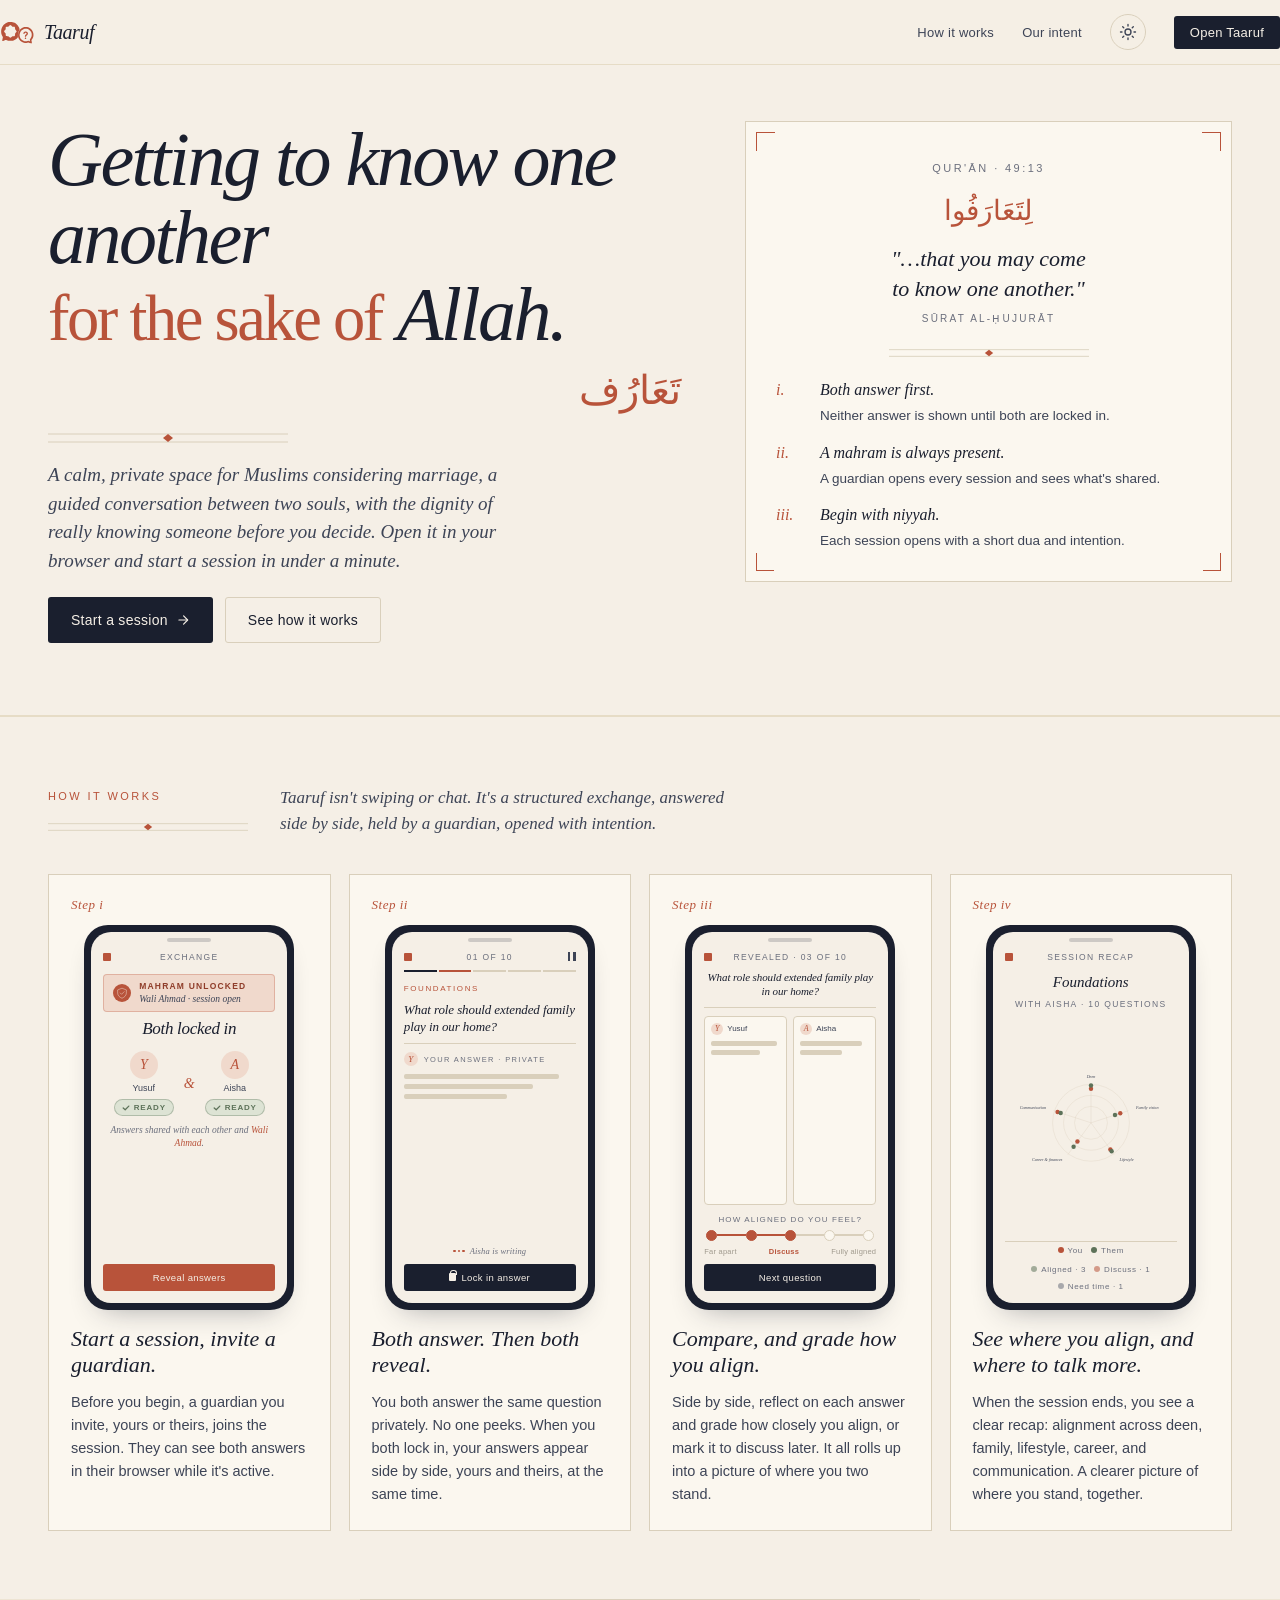
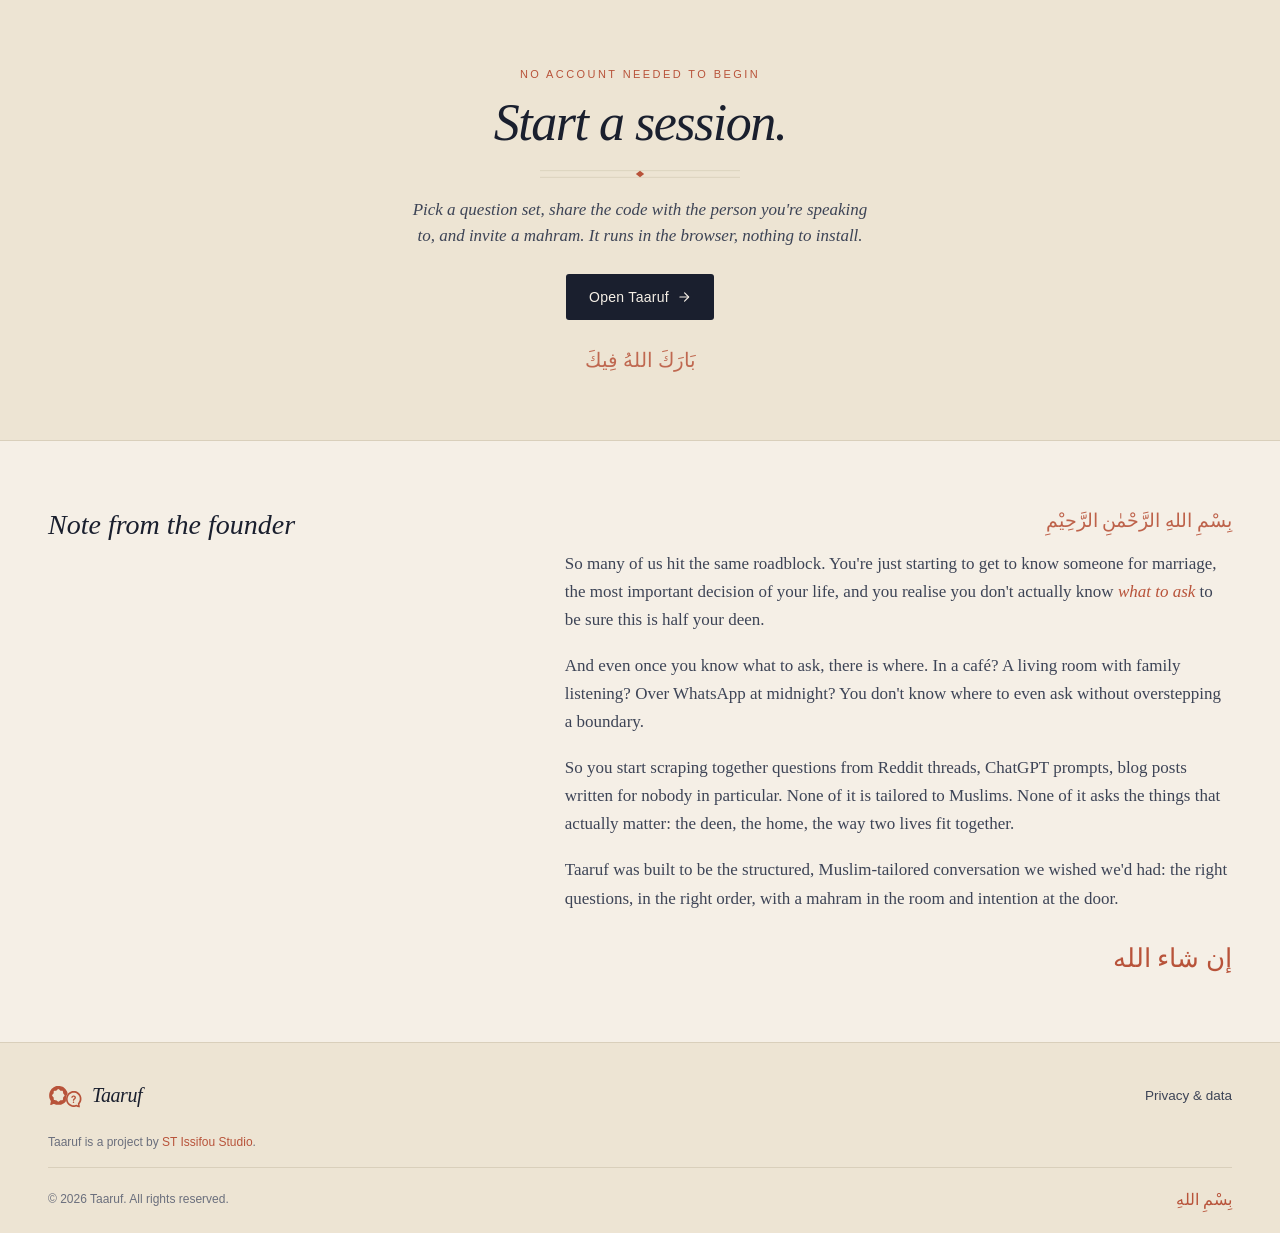
==== index.html @ 282c723a "Landing: fix "How it works" steps to match the app (#13) - Step i now leads with starting a session " ====
<!doctype html>
<html lang="en">
  <head>
    <meta charset="utf-8" />
    <meta name="viewport" content="width=device-width, initial-scale=1" />
    <title>
      Taaruf: a guided conversation between two souls considering marriage
    </title>
    <meta
      name="description"
      content="Taaruf is a guided, mahram-supervised conversation app for two Muslims considering marriage. Both answer privately, then both reveal, with sincerity, intention, and a sincere dua."
    />
    <link rel="icon" type="image/svg+xml" href="logo.svg" />
    <link rel="stylesheet" href="styles.css" />
  </head>
  <body>
    <!-- ─────────────────────────── SHARED SVG DEFS ─────────────────────────── -->
    <svg width="0" height="0" style="position: absolute" aria-hidden="true">
      <defs>
        <symbol id="double-rule" viewBox="0 0 240 14">
          <line
            x1="0"
            y1="3"
            x2="240"
            y2="3"
            stroke="#d9cfbb"
            stroke-width="1"
          />
          <line
            x1="0"
            y1="11"
            x2="240"
            y2="11"
            stroke="#d9cfbb"
            stroke-width="1"
          />
          <path d="M115 7 l5 -4 l5 4 l-5 4 z" fill="#b8533a" />
        </symbol>

        <symbol id="ico-quill" viewBox="0 0 64 64">
          <path
            d="M48 12 L52 16 L24 44 L18 46 L20 40 Z"
            fill="none"
            stroke="currentColor"
            stroke-width="2"
            stroke-linejoin="round"
          />
          <line
            x1="18"
            y1="50"
            x2="46"
            y2="50"
            stroke="currentColor"
            stroke-width="2"
          />
        </symbol>

        <symbol id="ico-shield" viewBox="0 0 64 64">
          <path
            d="M32 10 L52 18 V32 C52 44 42 52 32 56 C22 52 12 44 12 32 V18 Z"
            fill="none"
            stroke="currentColor"
            stroke-width="2"
            stroke-linejoin="round"
          />
          <path
            d="M24 32 L30 38 L42 26"
            fill="none"
            stroke="currentColor"
            stroke-width="2"
            stroke-linecap="round"
            stroke-linejoin="round"
          />
        </symbol>

        <symbol id="brand-logo" viewBox="0 0 348.75 240">
          <path
            fill="currentColor"
            fill-rule="evenodd"
            d="M 88.058594 18.507812 C 83.691406 19.464844 76.863281 21.523438 72.886719 23.085938 C 68.90625 24.648438 60.808594 29.140625 54.886719 33.066406 C 48.964844 36.996094 41.453125 43.167969 38.195312 46.785156 C 34.933594 50.402344 30.074219 56.65625 27.394531 60.683594 C 24.714844 64.710938 21.082031 71.546875 19.320312 75.871094 C 17.5625 80.191406 15.1875 87.707031 14.042969 92.566406 C 12.902344 97.425781 11.945312 107.03125 11.917969 113.910156 C 11.890625 120.789062 12.597656 129.96875 13.492188 134.3125 C 14.386719 138.65625 16.644531 146.0625 18.507812 150.765625 C 20.371094 155.472656 23.675781 162.210938 25.847656 165.738281 L 29.800781 172.152344 L 26.289062 188.136719 C 24.359375 196.929688 22.777344 205.425781 22.777344 207.015625 C 22.777344 208.632812 24.035156 210.578125 25.625 211.429688 C 28.027344 212.710938 30.914062 211.960938 44.152344 206.601562 C 58.765625 200.683594 60.121094 200.371094 64.0625 201.964844 C 66.386719 202.90625 72.445312 205.25 77.527344 207.167969 C 86.152344 210.429688 88.148438 210.65625 107.867188 210.59375 C 127.671875 210.539062 129.585938 210.304688 138.871094 206.84375 C 144.3125 204.816406 152.933594 200.59375 158.03125 197.457031 C 163.128906 194.320312 170.996094 187.914062 175.511719 183.222656 C 180.027344 178.527344 183.789062 173.898438 183.871094 172.929688 C 183.953125 171.960938 183.902344 164.941406 183.757812 157.332031 C 183.613281 149.722656 184.191406 139.652344 185.042969 134.953125 C 185.890625 130.257812 188.015625 122.328125 189.761719 117.335938 C 191.507812 112.339844 194.828125 105.308594 197.144531 101.710938 C 201.199219 95.40625 201.300781 94.910156 199.90625 88.277344 C 199.109375 84.492188 196.371094 77.003906 193.816406 71.640625 C 191.265625 66.273438 186.171875 57.921875 182.496094 53.078125 C 178.820312 48.234375 172.101562 41.253906 167.566406 37.566406 C 163.03125 33.878906 155.164062 28.816406 150.082031 26.316406 C 145.003906 23.8125 136.152344 20.582031 130.414062 19.132812 C 123.433594 17.375 116.011719 16.546875 107.988281 16.632812 C 101.390625 16.707031 92.421875 17.550781 88.058594 18.507812 M 94.113281 56.648438 L 84.769531 65.207031 L 74.222656 65.207031 C 65.433594 65.207031 63.234375 65.644531 61.035156 67.839844 C 58.839844 70.027344 58.398438 72.226562 58.398438 80.933594 L 58.398438 91.394531 L 52.039062 99.03125 C 48.539062 103.234375 44.667969 108.214844 43.433594 110.105469 C 42.058594 112.207031 41.550781 114.503906 42.125 116.027344 C 42.640625 117.394531 46.515625 122.53125 50.730469 127.4375 L 58.398438 136.355469 L 58.398438 146.558594 C 58.398438 153.664062 59.019531 157.652344 60.449219 159.6875 C 62.296875 162.316406 63.628906 162.613281 73.636719 162.613281 L 84.769531 162.613281 L 94.113281 171.167969 C 99.652344 176.242188 104.625 179.71875 106.324219 179.714844 C 108 179.707031 113.011719 176.1875 118.421875 171.21875 L 127.65625 162.734375 L 138.335938 162.671875 C 147.046875 162.625 149.425781 162.160156 151.25 160.148438 C 152.832031 158.40625 153.722656 154.261719 154.292969 145.996094 L 155.101562 134.3125 L 162.816406 125.351562 C 167.058594 120.425781 170.53125 115.265625 170.53125 113.886719 C 170.53125 112.511719 167.058594 107.25 162.816406 102.195312 L 155.101562 93.003906 L 154.214844 81.480469 C 153.613281 73.667969 152.632812 69.195312 151.171875 67.582031 C 149.429688 65.664062 146.953125 65.207031 138.285156 65.207031 L 127.550781 65.207031 L 118.15625 56.648438 C 112.988281 51.945312 107.570312 48.09375 106.109375 48.09375 C 104.652344 48.09375 99.253906 51.945312 94.113281 56.648438 M 254.304688 68.675781 C 252.128906 69.007812 247.082031 70.195312 243.089844 71.308594 C 239.097656 72.425781 231.8125 75.441406 226.898438 78.007812 C 220.636719 81.28125 215.101562 85.71875 208.425781 92.824219 C 203.046875 98.554688 197.035156 106.648438 194.625 111.402344 C 192.273438 116.039062 189.160156 124.519531 187.699219 130.246094 C 186.042969 136.746094 185.042969 144.960938 185.042969 152.113281 C 185.042969 158.414062 185.632812 166.761719 186.355469 170.660156 C 187.078125 174.5625 190.132812 182.785156 193.148438 188.941406 C 197.328125 197.472656 200.851562 202.316406 207.996094 209.34375 C 214.332031 215.578125 220.566406 220.164062 227.257812 223.519531 C 232.703125 226.246094 241.308594 229.347656 246.386719 230.40625 C 251.46875 231.464844 258.628906 232.34375 262.296875 232.355469 C 265.96875 232.367188 273.882812 231.140625 279.882812 229.625 L 290.792969 226.871094 L 303.796875 232.257812 C 310.949219 235.21875 318.308594 237.644531 320.152344 237.644531 C 322.203125 237.644531 324.28125 236.457031 325.515625 234.582031 C 327.328125 231.816406 327.273438 230.140625 324.957031 217.316406 L 322.390625 203.113281 L 327.5625 196.277344 C 330.40625 192.515625 334.460938 185.625 336.566406 180.960938 C 338.671875 176.300781 341.058594 169.347656 341.875 165.511719 C 342.6875 161.671875 343.34375 153.972656 343.332031 148.398438 C 343.320312 142.824219 342.40625 134.410156 341.296875 129.707031 C 340.191406 125 337.09375 116.707031 334.421875 111.277344 C 331 104.328125 326.816406 98.660156 320.296875 92.140625 C 315.199219 87.042969 307.765625 81.027344 303.773438 78.773438 C 299.785156 76.515625 292.488281 73.445312 287.558594 71.941406 C 282.632812 70.4375 274.027344 68.953125 268.429688 68.640625 C 262.835938 68.328125 256.480469 68.34375 254.304688 68.675781 M 253.644531 87.726562 C 249.652344 88.375 241.9375 91.082031 236.492188 93.738281 C 230.191406 96.820312 224.117188 101.105469 219.761719 105.550781 C 215.839844 109.554688 210.90625 116.617188 208.199219 122.105469 C 205 128.589844 202.992188 135.074219 201.96875 142.210938 C 200.707031 151.035156 200.8125 154.433594 202.609375 163.179688 C 203.792969 168.921875 206.324219 176.707031 208.238281 180.476562 C 210.148438 184.25 214.304688 190.289062 217.464844 193.898438 C 220.628906 197.507812 226.207031 202.371094 229.859375 204.710938 C 233.511719 207.046875 240.113281 210.082031 244.53125 211.453125 C 249.488281 212.996094 256.425781 213.945312 262.667969 213.9375 C 268.945312 213.933594 276.019531 212.941406 281.347656 211.320312 L 289.921875 208.714844 L 299.488281 213.242188 C 305.21875 215.953125 309.035156 217.136719 309.007812 216.1875 C 308.980469 215.320312 308.136719 210.773438 307.128906 206.089844 C 306.125 201.402344 305.636719 197.03125 306.046875 196.367188 C 306.457031 195.703125 309.609375 191.449219 313.046875 186.914062 C 316.734375 182.054688 320.550781 174.964844 322.339844 169.652344 C 324.535156 163.128906 325.386719 157.546875 325.417969 149.449219 C 325.449219 142.011719 324.652344 135.835938 323.046875 131.023438 C 321.714844 127.039062 319.121094 121.152344 317.277344 117.941406 C 315.4375 114.730469 311.597656 109.578125 308.75 106.496094 C 305.90625 103.414062 300.75 99.082031 297.300781 96.875 C 293.851562 94.667969 287.8125 91.761719 283.878906 90.417969 C 279.945312 89.074219 273.167969 87.652344 268.816406 87.261719 C 264.460938 86.871094 257.636719 87.078125 253.644531 87.726562 M 252.929688 116.382812 C 249.996094 117.710938 246.011719 120.679688 244.078125 122.976562 C 242.140625 125.273438 240.160156 129.25 239.679688 131.816406 C 239.179688 134.464844 239.382812 137.0625 240.140625 137.820312 C 240.878906 138.554688 243.453125 139.253906 245.863281 139.367188 C 249.527344 139.542969 250.546875 138.933594 252.117188 135.628906 C 253.148438 133.457031 254.898438 130.644531 256.003906 129.375 C 257.113281 128.101562 259.851562 127.074219 262.128906 127.074219 C 264.394531 127.074219 267.570312 127.996094 269.179688 129.121094 C 271.328125 130.621094 272.113281 132.496094 272.113281 136.132812 C 272.113281 139.625 271.234375 141.871094 269.144531 143.710938 C 267.511719 145.152344 264.496094 147.375 262.4375 148.652344 C 260.382812 149.925781 257.828125 153.058594 256.761719 155.605469 C 255.691406 158.152344 255 162.402344 255.21875 165.046875 C 255.617188 169.804688 255.679688 169.851562 261.558594 169.851562 C 267.453125 169.851562 267.5 169.816406 267.902344 164.988281 C 268.246094 160.847656 269.292969 159.410156 274.921875 155.378906 C 279.164062 152.335938 282.4375 148.65625 284.050781 145.109375 C 285.433594 142.066406 286.582031 137.988281 286.597656 136.042969 C 286.613281 134.097656 285.992188 130.839844 285.21875 128.804688 C 284.445312 126.765625 282.515625 123.6875 280.929688 121.960938 C 279.347656 120.238281 275.675781 117.734375 272.773438 116.398438 C 269.871094 115.0625 265.417969 113.96875 262.878906 113.96875 C 260.339844 113.96875 255.863281 115.054688 252.929688 116.382812 M 256.28125 178.410156 C 254.832031 179.855469 253.644531 182.523438 253.644531 184.332031 C 253.644531 186.140625 254.832031 188.808594 256.28125 190.253906 C 257.734375 191.703125 260.109375 192.886719 261.558594 192.886719 C 263.011719 192.886719 265.386719 191.703125 266.835938 190.253906 C 268.289062 188.808594 269.476562 186.140625 269.476562 184.332031 C 269.476562 182.523438 268.289062 179.855469 266.835938 178.410156 C 265.386719 176.960938 263.011719 175.777344 261.558594 175.777344 C 260.109375 175.777344 257.734375 176.960938 256.28125 178.410156"
          />
        </symbol>

        <symbol id="ico-circle" viewBox="0 0 64 64">
          <circle
            cx="32"
            cy="32"
            r="20"
            fill="none"
            stroke="currentColor"
            stroke-width="2"
          />
          <circle cx="32" cy="32" r="3" fill="currentColor" />
        </symbol>
      </defs>
    </svg>

    <!-- ─────────────────────────── NAV ─────────────────────────── -->
    <nav class="top" id="topnav">
      <div class="wrap row">
        <a class="brand-mark" href="#top" aria-label="Taaruf, home">
          <svg
            class="logo"
            role="img"
            aria-label="Taaruf logo"
            viewBox="0 0 348.75 240"
          >
            <use href="#brand-logo" />
          </svg>
          Taaruf
        </a>
        <div class="nav-links">
          <a href="#how" class="link">How it works</a>
          <a href="#note" class="link">Our intent</a>
          <button
            type="button"
            class="theme-toggle"
            id="themeToggle"
            aria-label="Toggle theme"
            title="Toggle theme"
          >
            <svg
              class="t-sun"
              width="18"
              height="18"
              viewBox="0 0 24 24"
              fill="none"
              stroke="currentColor"
              stroke-width="1.8"
              stroke-linecap="round"
              stroke-linejoin="round"
            >
              <circle cx="12" cy="12" r="4" />
              <path
                d="M12 2v2M12 20v2M4.93 4.93l1.41 1.41M17.66 17.66l1.41 1.41M2 12h2M20 12h2M4.93 19.07l1.41-1.41M17.66 6.34l1.41-1.41"
              />
            </svg>
            <svg
              class="t-moon"
              width="18"
              height="18"
              viewBox="0 0 24 24"
              fill="none"
              stroke="currentColor"
              stroke-width="1.8"
              stroke-linecap="round"
              stroke-linejoin="round"
            >
              <path d="M21 12.79A9 9 0 1 1 11.21 3 7 7 0 0 0 21 12.79z" />
            </svg>
          </button>
          <a href="https://app.taaruf.dev" class="nav-cta">Open Taaruf</a>
        </div>
      </div>
    </nav>

    <!-- ─────────────────────────── HERO ─────────────────────────── -->
    <header class="hero" id="top">
      <div class="wrap hero-grid">
        <div class="hero-left">
          <h1 class="display">
            Getting to know one another<br />
            <span class="roman">for the sake of</span> Allah.
            <span class="arabic">تَعَارُف</span>
          </h1>

          <div class="hero-rule">
            <svg class="double-rule"><use href="#double-rule" /></svg>
          </div>

          <p class="lede">
            A calm, private space for Muslims considering marriage, a guided
            conversation between two souls, with the dignity of really knowing
            someone before you decide. Open it in your browser and start a
            session in under a minute.
          </p>

          <div class="hero-cta">
            <a class="btn btn-primary" href="https://app.taaruf.dev">
              Start a session
              <svg
                width="14"
                height="14"
                viewBox="0 0 24 24"
                fill="none"
                stroke="currentColor"
                stroke-width="2"
                stroke-linecap="round"
                stroke-linejoin="round"
              >
                <path d="M5 12h14" />
                <path d="m13 5 7 7-7 7" />
              </svg>
            </a>
            <a class="btn btn-ghost" href="#how">See how it works</a>
          </div>
        </div>

        <aside class="hero-card" aria-label="Qur'ān verse and principles">
          <span class="corner-tl"></span>
          <span class="corner-br"></span>

          <div class="card-eyebrow eyebrow">Qur'ān · 49:13</div>
          <div class="arabic-verse">لِتَعَارَفُوا</div>
          <blockquote class="quote">
            "…that you may come<br />to know one another."
          </blockquote>
          <div class="cite">Sūrat al-Ḥujurāt</div>

          <div class="divider-row">
            <svg width="200" height="14" viewBox="0 0 240 14">
              <use href="#double-rule" />
            </svg>
          </div>

          <div class="principles">
            <div class="principle">
              <span class="num">i.</span>
              <div class="body">
                <b>Both answer first.</b>
                Neither answer is shown until both are locked in.
              </div>
            </div>
            <div class="principle">
              <span class="num">ii.</span>
              <div class="body">
                <b>A mahram is always present.</b>
                A guardian opens every session and sees what's shared.
              </div>
            </div>
            <div class="principle">
              <span class="num">iii.</span>
              <div class="body">
                <b>Begin with niyyah.</b>
                Each session opens with a short dua and intention.
              </div>
            </div>
          </div>
        </aside>
      </div>
    </header>

    <!-- ─────────────────────────── HOW IT WORKS ─────────────────────────── -->
    <section class="block" id="how">
      <div class="wrap">
        <div class="section-head">
          <div>
            <div class="eyebrow on-terra">How it works</div>
            <div class="section-rule">
              <svg width="200" height="14" viewBox="0 0 240 14">
                <use href="#double-rule" />
              </svg>
            </div>
          </div>
          <p class="section-sub">
            Taaruf isn't swiping or chat. It's a structured exchange, answered
            side by side, held by a guardian, opened with intention.
          </p>
        </div>

        <div class="steps">
          <article class="step">
            <div class="index">Step i</div>
            <div class="phone">
              <div class="phone-screen">
                <div class="ph-row">
                  <span class="ph-tile"></span>
                  <span class="ph-meta">EXCHANGE</span>
                  <span class="ph-row-spacer"></span>
                </div>
                <div class="ph-mahram-bar">
                  <span class="ph-mahram-ico">
                    <svg width="14" height="14" viewBox="0 0 64 64">
                      <use href="#ico-shield" />
                    </svg>
                  </span>
                  <div class="ph-mahram-text">
                    <span class="k">Mahram unlocked</span>
                    <span class="v">Wali Ahmad · session open</span>
                  </div>
                </div>
                <div class="ph-title">Both locked in</div>
                <div class="ph-pair">
                  <div class="ph-person">
                    <span class="ph-avatar lg">Y</span>
                    <span class="ph-name">Yusuf</span>
                    <span class="ph-locked">
                      <svg width="8" height="8" viewBox="0 0 10 10">
                        <path
                          d="M1.5 5 L4 7.2 L8.5 2.6"
                          fill="none"
                          stroke="currentColor"
                          stroke-width="1.6"
                          stroke-linecap="round"
                          stroke-linejoin="round"
                        />
                      </svg>
                      Ready
                    </span>
                  </div>
                  <span class="ph-amp">&amp;</span>
                  <div class="ph-person">
                    <span class="ph-avatar lg">A</span>
                    <span class="ph-name">Aisha</span>
                    <span class="ph-locked">
                      <svg width="8" height="8" viewBox="0 0 10 10">
                        <path
                          d="M1.5 5 L4 7.2 L8.5 2.6"
                          fill="none"
                          stroke="currentColor"
                          stroke-width="1.6"
                          stroke-linecap="round"
                          stroke-linejoin="round"
                        />
                      </svg>
                      Ready
                    </span>
                  </div>
                </div>
                <div class="ph-note">
                  Answers shared with each other and <em>Wali Ahmad</em>.
                </div>
                <div class="ph-cta solid">Reveal answers</div>
              </div>
            </div>
            <h3>Start a session, invite a guardian.</h3>
            <p>
              Before you begin, a guardian you invite, yours or theirs, joins
              the session. They can see both answers in their browser while
              it's active.
            </p>
          </article>

          <article class="step">
            <div class="index">Step ii</div>
            <div class="phone">
              <div class="phone-screen">
                <div class="ph-row">
                  <span class="ph-tile"></span>
                  <span class="ph-meta">01 OF 10</span>
                  <span class="ph-pause"></span>
                </div>
                <div class="ph-progress">
                  <span class="seg done"></span>
                  <span class="seg on"></span>
                  <span class="seg"></span>
                  <span class="seg"></span>
                  <span class="seg"></span>
                </div>
                <div class="ph-eyebrow">Foundations</div>
                <div class="ph-question">
                  What role should extended family play in our home?
                </div>
                <div class="ph-divider"></div>
                <div class="ph-answer-head">
                  <span class="ph-avatar">Y</span>
                  <span class="ph-label">YOUR ANSWER · PRIVATE</span>
                </div>
                <div class="ph-input">
                  <span class="ph-line w90"></span>
                  <span class="ph-line w75"></span>
                  <span class="ph-line w60"></span>
                </div>
                <div class="ph-typing">
                  <span class="ph-typing-dots"> <i></i><i></i><i></i> </span>
                  <span>Aisha is writing</span>
                </div>
                <div class="ph-cta">
                  <span class="ph-lock"></span>
                  Lock in answer
                </div>
              </div>
            </div>
            <h3>Both answer. Then both reveal.</h3>
            <p>
              You both answer the same question privately. No one peeks. When
              you both lock in, your answers appear side by side, yours and
              theirs, at the same time.
            </p>
          </article>

          <article class="step">
            <div class="index">Step iii</div>
            <div class="phone">
              <div class="phone-screen">
                <div class="ph-row">
                  <span class="ph-tile"></span>
                  <span class="ph-meta">REVEALED · 03 OF 10</span>
                  <span class="ph-row-spacer"></span>
                </div>
                <div class="ph-question sm">
                  What role should extended family play in our home?
                </div>
                <div class="ph-divider"></div>
                <div class="ph-reveal">
                  <div class="ph-bubble">
                    <div class="ph-bubble-head">
                      <span class="ph-avatar sm">Y</span>
                      <span class="ph-name sm">Yusuf</span>
                    </div>
                    <span class="ph-line w95"></span>
                    <span class="ph-line w70"></span>
                  </div>
                  <div class="ph-bubble">
                    <div class="ph-bubble-head">
                      <span class="ph-avatar sm">A</span>
                      <span class="ph-name sm">Aisha</span>
                    </div>
                    <span class="ph-line w90"></span>
                    <span class="ph-line w60"></span>
                  </div>
                </div>
                <div class="ph-align">
                  <div class="ph-align-label">How aligned do you feel?</div>
                  <div class="ph-align-track">
                    <span class="ph-align-dot on"></span>
                    <span class="ph-align-bar on"></span>
                    <span class="ph-align-dot on"></span>
                    <span class="ph-align-bar on"></span>
                    <span class="ph-align-dot on"></span>
                    <span class="ph-align-bar"></span>
                    <span class="ph-align-dot"></span>
                    <span class="ph-align-bar"></span>
                    <span class="ph-align-dot"></span>
                  </div>
                  <div class="ph-align-ends">
                    <span>Far apart</span>
                    <span class="active">Discuss</span>
                    <span>Fully aligned</span>
                  </div>
                </div>
                <div class="ph-cta">Next question</div>
              </div>
            </div>
            <h3>Compare, and grade how you align.</h3>
            <p>
              Side by side, reflect on each answer and grade how closely you
              align, or mark it to discuss later. It all rolls up into a
              picture of where you two stand.
            </p>
          </article>

          <article class="step">
            <div class="index">Step iv</div>
            <div class="phone">
              <div class="phone-screen">
                <div class="ph-row">
                  <span class="ph-tile"></span>
                  <span class="ph-meta">SESSION RECAP</span>
                  <span class="ph-row-spacer"></span>
                </div>
                <div class="ph-recap-title">Foundations</div>
                <div class="ph-recap-sub">with Aisha · 10 questions</div>
                <div class="ph-radar">
                  <svg
                    viewBox="-64 -6 328 220"
                    width="100%"
                    height="100%"
                    preserveAspectRatio="xMidYMid meet"
                  >
                    <circle
                      cx="100"
                      cy="100"
                      r="70"
                      fill="none"
                      stroke="var(--rule)"
                      stroke-width="0.6"
                    />
                    <circle
                      cx="100"
                      cy="100"
                      r="50"
                      fill="none"
                      stroke="var(--rule)"
                      stroke-width="0.6"
                    />
                    <circle
                      cx="100"
                      cy="100"
                      r="30"
                      fill="none"
                      stroke="var(--rule)"
                      stroke-width="0.6"
                    />
                    <line x1="100" y1="100" x2="100" y2="28" stroke="var(--rule)" stroke-width="0.6" />
                    <line x1="100" y1="100" x2="168.5" y2="77.8" stroke="var(--rule)" stroke-width="0.6" />
                    <line x1="100" y1="100" x2="142.3" y2="158.2" stroke="var(--rule)" stroke-width="0.6" />
                    <line x1="100" y1="100" x2="57.7" y2="158.2" stroke="var(--rule)" stroke-width="0.6" />
                    <line x1="100" y1="100" x2="31.5" y2="77.8" stroke="var(--rule)" stroke-width="0.6" />

                    <!-- Two raters per spoke: you (terra) vs them (sage),
                         dashed connector showing the gap — matches /compat. -->
                    <line x1="100" y1="38" x2="100" y2="32" stroke="var(--ink-3)" stroke-width="0.7" stroke-dasharray="2,2" />
                    <line x1="153.3" y1="82.7" x2="143.7" y2="85.8" stroke="var(--ink-3)" stroke-width="0.7" stroke-dasharray="2,2" />
                    <line x1="135.3" y1="148.5" x2="137.6" y2="151.8" stroke="var(--ink-3)" stroke-width="0.7" stroke-dasharray="2,2" />
                    <line x1="75.3" y1="134.0" x2="68.3" y2="143.7" stroke="var(--ink-3)" stroke-width="0.7" stroke-dasharray="2,2" />
                    <line x1="39.1" y1="80.2" x2="44.8" y2="82.1" stroke="var(--ink-3)" stroke-width="0.7" stroke-dasharray="2,2" />

                    <circle cx="100" cy="38" r="4" fill="var(--terra)" />
                    <circle cx="153.3" cy="82.7" r="4" fill="var(--terra)" />
                    <circle cx="135.3" cy="148.5" r="4" fill="var(--terra)" />
                    <circle cx="75.3" cy="134.0" r="4" fill="var(--terra)" />
                    <circle cx="39.1" cy="80.2" r="4" fill="var(--terra)" />

                    <circle cx="100" cy="32" r="4" fill="var(--sage)" />
                    <circle cx="143.7" cy="85.8" r="4" fill="var(--sage)" />
                    <circle cx="137.6" cy="151.8" r="4" fill="var(--sage)" />
                    <circle cx="68.3" cy="143.7" r="4" fill="var(--sage)" />
                    <circle cx="44.8" cy="82.1" r="4" fill="var(--sage)" />

                    <text x="100" y="18" fill="var(--ink-2)" font-size="7.5" text-anchor="middle" font-family="Georgia, serif" font-style="italic">Deen</text>
                    <text x="182" y="75" fill="var(--ink-2)" font-size="7.5" text-anchor="start" font-family="Georgia, serif" font-style="italic">Family vision</text>
                    <text x="152" y="169" fill="var(--ink-2)" font-size="7.5" text-anchor="start" font-family="Georgia, serif" font-style="italic">Lifestyle</text>
                    <text x="48" y="169" fill="var(--ink-2)" font-size="7.5" text-anchor="end" font-family="Georgia, serif" font-style="italic">Career &amp; finances</text>
                    <text x="18" y="75" fill="var(--ink-2)" font-size="7.5" text-anchor="end" font-family="Georgia, serif" font-style="italic">Communication</text>
                  </svg>
                </div>
                <div class="ph-legend">
                  <span class="ph-leg"><i class="d terra"></i>You</span>
                  <span class="ph-leg"><i class="d sage"></i>Them</span>
                </div>
                <div class="ph-legend nb">
                  <span class="ph-leg"><i class="d sage"></i>Aligned · 3</span>
                  <span class="ph-leg"><i class="d terra"></i>Discuss · 1</span>
                  <span class="ph-leg"><i class="d ink3"></i>Need time · 1</span>
                </div>
              </div>
            </div>
            <h3>See where you align, and where to talk more.</h3>
            <p>
              When the session ends, you see a clear recap: alignment across
              deen, family, lifestyle, career, and communication. A clearer
              picture of where you stand, together.
            </p>
          </article>
        </div>
      </div>
    </section>

    <!-- ─────────────────────────── START ─────────────────────────── -->
    <!--
      Was the waitlist form. Taaruf is live, so the page sends people to the
      app instead. The Resend endpoint, its form handler and the form styles
      are gone. NOTE: an earlier version of this comment said "Loops is the
      email provider now", that was wrong and is worth correcting, because it
      reads as though mail already works. Nothing sends email. Loops is the
      *intended* provider and LOOPS_API_KEY is kept set on both Convex
      deployments, but it is dormant and wired to nothing; see taaruf-app's
      ROADMAP §3. An updates list would still be built there rather than on a
      second provider.
    -->
    <section class="signup-wrap" id="signup">
      <div class="wrap block signup-simple">
        <div class="kicker">No account needed to begin</div>
        <h2>Start a session.</h2>
        <div class="signup-rule">
          <svg width="200" height="14" viewBox="0 0 240 14">
            <use href="#double-rule" />
          </svg>
        </div>
        <p class="lede">
          Pick a question set, share the code with the person you're speaking
          to, and invite a mahram. It runs in the browser, nothing to install.
        </p>

        <div class="hero-cta signup-cta">
          <a class="btn btn-primary" href="https://app.taaruf.dev">
            Open Taaruf
            <svg
              width="14"
              height="14"
              viewBox="0 0 24 24"
              fill="none"
              stroke="currentColor"
              stroke-width="2"
              stroke-linecap="round"
              stroke-linejoin="round"
            >
              <path d="M5 12h14" />
              <path d="m13 5 7 7-7 7" />
            </svg>
          </a>
        </div>

        <div class="arabic signup-arabic">بَارَكَ اللهُ فِيكَ</div>
      </div>
    </section>

    <!-- ─────────────────────────── FOUNDER NOTE ─────────────────────────── -->
    <section class="note" id="note">
      <div class="wrap note-grid">
        <div>
          <div class="from">Note from the founder</div>
        </div>
        <div>
          <div class="bismillah">بِسْمِ اللهِ الرَّحْمٰنِ الرَّحِيْمِ</div>
          <p>
            So many of us hit the same roadblock. You're just starting to get
            to know someone for marriage, the most important decision of your
            life, and you realise you don't actually know
            <em>what to ask</em> to be sure this is half your deen.
          </p>
          <p>
            And even once you know what to ask, there is where. In a café? A
            living room with family listening? Over WhatsApp at midnight? You
            don't know where to even ask without overstepping a boundary.
          </p>
          <p>
            So you start scraping together questions from Reddit threads,
            ChatGPT prompts, blog posts written for nobody in particular. None
            of it is tailored to Muslims. None of it asks the things that
            actually matter: the deen, the home, the way two lives fit
            together.
          </p>
          <p>
            Taaruf was built to be the structured, Muslim-tailored conversation
            we wished we'd had: the right questions, in the right order, with a
            mahram in the room and intention at the door.
          </p>
          <div class="signoff">إن شاء الله</div>
        </div>
      </div>
    </section>


    <!-- ─────────────────────────── FOOTER ─────────────────────────── -->
    <footer class="foot">
      <div class="wrap">
        <div class="foot-simple">
          <a class="brand-mark" href="#top" aria-label="Taaruf">
            <svg
              class="logo"
              role="img"
              aria-label="Taaruf logo"
              viewBox="0 0 348.75 240"
            >
              <use href="#brand-logo" />
            </svg>
            Taaruf
          </a>
          <a href="privacy.html" class="foot-link">Privacy &amp; data</a>
        </div>
        <div class="foot-studio">
          Taaruf is a project by
          <a href="https://saleemtoure.com" rel="noopener">ST Issifou Studio</a>.
        </div>
        <div class="foot-bottom">
          <div>© <span id="year">2026</span> Taaruf. All rights reserved.</div>
          <div class="arabic">بِسْمِ اللهِ</div>
        </div>
      </div>
    </footer>

    <script src="script.js"></script>
  </body>
</html>
---- styles.css ----
/* ─────────────────────────── DESIGN TOKENS ─────────────────────────── */
:root {
  --paper: #f5efe6;
  --paper-deep: #ede4d3;
  --card: #fbf7ef;
  --card-elev: #ffffff;
  --ink: #1a1f2e;
  --ink-2: #3d4456;
  --ink-3: #6b6f7d;
  --ink-4: #a09a8e;
  --rule: #d9cfbb;
  --rule-2: #e6dcc6;
  --terra: #b8533a;
  --terra-deep: #8f3d2a;
  --terra-soft: #f0d9cc;
  --sage: #5d7259;
  --sage-soft: #dde3d4;
  --serif: Georgia, "Times New Roman", serif;
  --sans: -apple-system, BlinkMacSystemFont, "Segoe UI", Roboto, Helvetica, Arial, sans-serif;
  --arabic: "Amiri", "Scheherazade New", Georgia, serif;
}

/* Dark theme mirrors theme/tokens.ts DARK_T */
:root[data-theme="dark"] {
  --paper: #15171c;
  --paper-deep: #0f1115;
  --card: #1d2027;
  --card-elev: #262a33;
  --ink: #f1ece1;
  --ink-2: #cfc8b8;
  --ink-3: #9a9383;
  --ink-4: #6b675c;
  --rule: #2d313b;
  --rule-2: #23262e;
  --terra: #d97559;
  --terra-deep: #b8533a;
  --terra-soft: #3a201a;
  --sage: #94a98e;
  --sage-soft: #22291f;
}

* {
  margin: 0;
  padding: 0;
  box-sizing: border-box;
}

html, body {
  background: var(--paper);
  color: var(--ink);
  font-family: var(--sans);
  -webkit-font-smoothing: antialiased;
  scroll-behavior: smooth;
}

a {
  color: inherit;
  text-decoration: none;
}

.wrap {
  max-width: 1280px;
  margin: 0 auto;
  padding: 0 48px;
}
@media (max-width: 720px) { .wrap { padding: 0 24px; } }

.eyebrow {
  font-family: var(--sans);
  font-size: 11px;
  letter-spacing: 0.22em;
  text-transform: uppercase;
  color: var(--ink-3);
}
.eyebrow.on-terra { color: var(--terra); }

.roman {
  font-style: normal;
  color: var(--terra);
  font-size: 0.85em;
}

.arabic {
  font-family: var(--arabic);
  direction: rtl;
}

/* ─────────────────────────── NAV ─────────────────────────── */
.top {
  position: sticky;
  top: 0;
  z-index: 50;
  background: color-mix(in srgb, var(--paper) 85%, transparent);
  backdrop-filter: saturate(140%) blur(8px);
  border-bottom: 1px solid var(--rule-2);
  transition: background 0.2s ease, border-color 0.2s ease;
}
.top .row {
  display: flex;
  align-items: center;
  justify-content: space-between;
  padding: 14px 0;
}
.brand-mark {
  display: inline-flex;
  align-items: center;
  gap: 10px;
  font-family: var(--serif);
  font-style: italic;
  font-size: 20px;
  letter-spacing: -0.02em;
  color: var(--ink);
}
.brand-mark .logo {
  width: 34px;
  height: 34px;
  display: inline-block;
  color: var(--terra);
  flex-shrink: 0;
  transition: color 0.2s ease;
}
.brand-mark .logo svg,
svg.logo { display: block; }
.nav-links {
  display: flex;
  gap: 28px;
  align-items: center;
}
.nav-links .link {
  font-size: 13px;
  color: var(--ink-2);
  letter-spacing: 0.02em;
}
.nav-links .link:hover { color: var(--terra); }
.nav-cta {
  font-size: 13px;
  color: var(--paper);
  background: var(--ink);
  padding: 9px 16px;
  border-radius: 3px;
  letter-spacing: 0.02em;
}
.nav-cta:hover { background: var(--terra); }

@media (max-width: 640px) {
  .top .row { padding: 10px 0; }
  .brand-mark { font-size: 17px; gap: 8px; }
  .brand-mark .logo { width: 28px; height: 28px; }
  .nav-links { gap: 10px; }
  .nav-links .link { display: none; }
  .nav-cta { padding: 7px 12px; font-size: 12px; }
}

.theme-toggle {
  width: 36px;
  height: 36px;
  display: grid;
  place-items: center;
  background: transparent;
  border: 1px solid var(--rule);
  border-radius: 50%;
  color: var(--ink-2);
  cursor: pointer;
  transition: color 0.15s ease, border-color 0.15s ease, background 0.15s ease;
  flex-shrink: 0;
}
@media (max-width: 640px) {
  .theme-toggle { width: 32px; height: 32px; }
}
.theme-toggle:hover { color: var(--terra); border-color: var(--terra); }
.theme-toggle .t-moon { display: none; }
:root[data-theme="dark"] .theme-toggle .t-sun { display: none; }
:root[data-theme="dark"] .theme-toggle .t-moon { display: block; }

/* ─────────────────────────── HERO ─────────────────────────── */
.hero {
  padding: 56px 0 64px;
  border-bottom: 1px solid var(--rule-2);
}
.hero-grid {
  display: grid;
  grid-template-columns: 1.3fr 1fr;
  gap: 64px;
  align-items: start;
}
@media (max-width: 880px) {
  .hero-grid { grid-template-columns: 1fr; gap: 44px; }
}
.ribbon {
  display: inline-flex;
  align-items: center;
  gap: 8px;
  font-family: var(--sans);
  font-size: 11px;
  letter-spacing: 0.18em;
  text-transform: uppercase;
  color: var(--terra);
  background: var(--terra-soft);
  padding: 6px 14px;
  border-radius: 999px;
  margin-bottom: 28px;
}
.ribbon .dot {
  width: 6px; height: 6px;
  border-radius: 50%;
  background: var(--terra);
  display: inline-block;
}
h1.display {
  font-family: var(--serif);
  font-style: italic;
  font-weight: 400;
  font-size: 76px;
  line-height: 1.02;
  letter-spacing: -2.5px;
  color: var(--ink);
}
@media (max-width: 760px) { h1.display { font-size: 54px; } }
h1.display .arabic {
  display: block;
  font-family: var(--arabic);
  font-style: normal;
  font-size: 0.52em;
  color: var(--terra);
  letter-spacing: 0;
  margin-top: 18px;
  line-height: 1;
}
.hero-rule {
  margin: 20px 0 16px;
}
.double-rule {
  width: 240px;
  height: 14px;
  display: block;
}
.lede {
  font-family: var(--serif);
  font-style: italic;
  font-size: 19px;
  line-height: 1.5;
  color: var(--ink-2);
  max-width: 480px;
  margin-bottom: 22px;
}
.hero-cta {
  display: flex;
  gap: 12px;
  flex-wrap: wrap;
  margin-bottom: 8px;
}
.btn {
  display: inline-flex;
  align-items: center;
  gap: 8px;
  font-family: var(--sans);
  font-size: 14px;
  font-weight: 500;
  letter-spacing: 0.02em;
  padding: 14px 22px;
  border-radius: 3px;
  border: 1px solid transparent;
  cursor: pointer;
  transition: background 0.15s ease, color 0.15s ease, border-color 0.15s ease;
  text-decoration: none;
}
.btn-primary {
  background: var(--ink);
  color: var(--paper);
}
.btn-primary:hover { background: var(--terra); }
.btn-ghost {
  background: transparent;
  color: var(--ink);
  border-color: var(--rule);
}
.btn-ghost:hover {
  border-color: var(--terra);
  color: var(--terra);
}
.hero-meta {
  display: grid;
  grid-template-columns: repeat(3, 1fr);
  gap: 24px;
  border-top: 1px solid var(--rule-2);
  padding-top: 22px;
  max-width: 560px;
}
@media (max-width: 600px) { .hero-meta { grid-template-columns: 1fr; } }
.hero-meta .item .k {
  font-size: 10px;
  letter-spacing: 0.22em;
  text-transform: uppercase;
  color: var(--terra);
  margin-bottom: 4px;
}
.hero-meta .item .v {
  font-family: var(--serif);
  font-style: italic;
  font-size: 15px;
  color: var(--ink-2);
  line-height: 1.4;
}

/* ─── HERO CARD: editorial right column ─── */
.hero-card {
  position: relative;
  background: var(--card);
  border: 1px solid var(--rule);
  padding: 36px 30px 30px;
  overflow: hidden;
}
.hero-card::before,
.hero-card::after,
.hero-card .corner-tl,
.hero-card .corner-br {
  content: "";
  position: absolute;
  width: 18px;
  height: 18px;
  border-color: var(--terra);
  border-style: solid;
}
.hero-card::before { top: 10px; left: 10px; border-width: 1px 0 0 1px; }
.hero-card::after { top: 10px; right: 10px; border-width: 1px 1px 0 0; }
.hero-card .corner-tl { bottom: 10px; left: 10px; border-width: 0 0 1px 1px; }
.hero-card .corner-br { bottom: 10px; right: 10px; border-width: 0 1px 1px 0; }

.card-eyebrow { text-align: center; margin-top: 4px; }
.arabic-verse {
  font-family: var(--arabic);
  font-size: 28px;
  line-height: 1.5;
  color: var(--terra);
  text-align: center;
  direction: rtl;
  margin: 16px 0 12px;
}
.quote {
  font-family: var(--serif);
  font-style: italic;
  font-weight: 400;
  font-size: 22px;
  line-height: 1.35;
  color: var(--ink);
  text-align: center;
  text-wrap: balance;
}
.cite {
  margin-top: 10px;
  text-align: center;
  font-family: var(--sans);
  font-size: 10px;
  color: var(--ink-3);
  letter-spacing: 0.22em;
  text-transform: uppercase;
}
.divider-row {
  display: flex;
  justify-content: center;
  margin: 22px 0 18px;
}

.principles { display: grid; gap: 14px; }
.principle {
  display: grid;
  grid-template-columns: 32px 1fr;
  gap: 12px;
  align-items: baseline;
}
.principle .num {
  font-family: var(--serif);
  font-style: italic;
  font-size: 16px;
  color: var(--terra);
}
.principle .body {
  font-size: 13.5px;
  color: var(--ink-2);
  line-height: 1.5;
}
.principle .body b {
  font-family: var(--serif);
  font-style: italic;
  font-weight: 400;
  color: var(--ink);
  display: block;
  font-size: 16px;
  margin-bottom: 4px;
}

/* ─────────────────────────── SECTIONS ─────────────────────────── */
.block { padding: 68px 0; border-top: 1px solid var(--rule-2); }
@media (max-width: 720px) { .block { padding: 52px 0; } }

.section-head {
  display: grid;
  grid-template-columns: auto 1fr;
  align-items: end;
  gap: 32px;
  margin-bottom: 36px;
}
@media (max-width: 720px) {
  .section-head { grid-template-columns: 1fr; gap: 14px; }
}
.section-title {
  font-family: var(--serif);
  font-style: italic;
  font-weight: 400;
  font-size: 52px;
  line-height: 1.04;
  letter-spacing: -1.5px;
  color: var(--ink);
  margin-top: 10px;
}
@media (max-width: 720px) { .section-title { font-size: 36px; } }
.section-rule { margin-top: 18px; }
.section-sub {
  font-family: var(--serif);
  font-style: italic;
  font-size: 17px;
  line-height: 1.55;
  color: var(--ink-2);
  max-width: 460px;
}

/* ─── STEPS ─── */
.steps {
  display: grid;
  grid-template-columns: repeat(4, 1fr);
  gap: 18px;
}
@media (max-width: 880px) { .steps { grid-template-columns: repeat(2, 1fr); gap: 22px; } }
@media (max-width: 540px) { .steps { grid-template-columns: 1fr; } }
.step {
  background: var(--card);
  border: 1px solid var(--rule);
  padding: 22px 22px 24px;
  position: relative;
}
.step .index {
  font-family: var(--serif);
  font-style: italic;
  font-size: 13px;
  color: var(--terra);
  letter-spacing: 0.04em;
  margin-bottom: 12px;
}
.step .icon-wrap {
  width: 56px;
  height: 56px;
  border-radius: 50%;
  background: var(--terra-soft);
  display: grid;
  place-items: center;
  margin-bottom: 20px;
}
.step .icon-wrap svg { color: var(--terra); }
.step h3 {
  font-family: var(--serif);
  font-style: italic;
  font-weight: 400;
  font-size: 22px;
  line-height: 1.2;
  color: var(--ink);
  margin-bottom: 12px;
}
.step p {
  font-size: 14.5px;
  line-height: 1.6;
  color: var(--ink-2);
}

/* ─────────────────────────── SIGNUP ─────────────────────────── */
.signup-wrap { background: var(--paper-deep); }
.signup-wrap .block { border-top: 1px solid var(--rule); }
.signup-simple {
  max-width: 560px;
  margin: 0 auto;
  text-align: center;
}
.kicker {
  font-family: var(--sans);
  font-size: 11px;
  letter-spacing: 0.22em;
  text-transform: uppercase;
  color: var(--terra);
  margin-bottom: 16px;
}
.signup-simple h2 {
  font-family: var(--serif);
  font-style: italic;
  font-weight: 400;
  font-size: 52px;
  line-height: 1.05;
  letter-spacing: -1.5px;
  color: var(--ink);
}
@media (max-width: 720px) { .signup-simple h2 { font-size: 38px; } }
.signup-rule {
  margin: 16px 0;
  display: flex;
  justify-content: center;
}
/* The closing CTA reuses .hero-cta, which is left-aligned flex for the hero.
   This block is centred, so re-centre it and give it room to breathe. */
.signup-cta {
  justify-content: center;
  margin-top: 26px;
}
.signup-arabic {
  margin-top: 28px;
  font-size: 20px;
  color: var(--terra);
  opacity: 0.85;
}
.signup-simple .lede {
  font-family: var(--serif);
  font-style: italic;
  font-size: 17px;
  line-height: 1.5;
  color: var(--ink-2);
  margin: 0 auto 20px;
  max-width: 460px;
}


/* ─────────────────────────── FOUNDER NOTE ─────────────────────────── */
.note { padding: 68px 0; border-top: 1px solid var(--rule); }
@media (max-width: 720px) { .note { padding: 48px 0; } }
.note-grid {
  display: grid;
  grid-template-columns: 1fr 1.5fr;
  gap: 72px;
  align-items: start;
}
@media (max-width: 880px) { .note-grid { grid-template-columns: 1fr; gap: 36px; } }
.note .label {
  font-family: var(--sans);
  font-size: 11px;
  letter-spacing: 0.22em;
  text-transform: uppercase;
  color: var(--terra);
  margin-bottom: 18px;
}
.note .from {
  font-family: var(--serif);
  font-style: italic;
  font-size: 28px;
  color: var(--ink);
  line-height: 1.15;
}
.note .from .sub {
  display: block;
  font-style: normal;
  font-family: var(--sans);
  font-size: 12px;
  color: var(--ink-3);
  letter-spacing: 0.04em;
  margin-top: 6px;
}
.note p {
  font-family: var(--serif);
  font-size: 17px;
  line-height: 1.65;
  color: var(--ink-2);
  margin-bottom: 18px;
}
.note p em { color: var(--terra); font-style: italic; }
.bismillah {
  font-family: var(--arabic);
  direction: rtl;
  font-size: 19px;
  color: var(--terra);
  margin-bottom: 18px;
  opacity: 0.9;
}
.signoff {
  font-family: var(--arabic);
  font-size: 26px;
  color: var(--terra);
  direction: rtl;
  margin-top: 30px;
}

/* ─────────────────────────── LEGAL (privacy) ─────────────────────────── */
.legal {
  padding: 80px 0 96px;
  border-top: 1px solid var(--rule-2);
}
.legal .wrap { max-width: 760px; }
.legal .legal-title {
  font-family: var(--serif);
  font-style: italic;
  font-weight: 400;
  font-size: 52px;
  line-height: 1.04;
  letter-spacing: -1.5px;
  color: var(--ink);
  margin-top: 12px;
}
@media (max-width: 720px) { .legal .legal-title { font-size: 38px; } }
.legal .lede {
  font-family: var(--serif);
  font-style: italic;
  font-size: 19px;
  line-height: 1.55;
  color: var(--ink-2);
  margin: 24px 0 40px;
}
.legal h2 {
  font-family: var(--serif);
  font-style: italic;
  font-weight: 400;
  font-size: 24px;
  color: var(--ink);
  margin: 36px 0 12px;
}
.legal p {
  font-family: var(--serif);
  font-size: 16.5px;
  line-height: 1.7;
  color: var(--ink-2);
  margin-bottom: 14px;
}
.legal ul {
  list-style: none;
  margin-bottom: 14px;
}
.legal ul li {
  font-family: var(--serif);
  font-size: 16.5px;
  line-height: 1.65;
  color: var(--ink-2);
  padding-left: 18px;
  position: relative;
  margin-bottom: 8px;
}
.legal ul li::before {
  content: "·";
  position: absolute;
  left: 4px;
  color: var(--terra);
  font-weight: 700;
}
.legal a { color: var(--terra); border-bottom: 1px solid currentColor; }

/* ─────────────────────────── FOOTER ─────────────────────────── */
.foot {
  background: var(--paper-deep);
  padding: 36px 0 24px;
  border-top: 1px solid var(--rule);
}
.foot-simple {
  display: flex;
  justify-content: space-between;
  align-items: center;
  gap: 24px;
  margin-bottom: 22px;
  flex-wrap: wrap;
}
.foot-link {
  font-size: 13.5px;
  color: var(--ink-2);
  transition: color 0.15s ease;
}
.foot-link:hover { color: var(--terra); }
.foot-studio {
  font-size: 12px;
  color: var(--ink-3);
  margin-bottom: 18px;
}
.foot-studio a {
  color: var(--terra);
  text-decoration: none;
  border-bottom: 1px solid transparent;
}
.foot-studio a:hover { border-bottom-color: var(--terra); }
.foot-bottom {
  border-top: 1px solid var(--rule);
  padding-top: 22px;
  display: flex;
  justify-content: space-between;
  align-items: center;
  font-size: 12px;
  color: var(--ink-3);
  gap: 16px;
  flex-wrap: wrap;
}
.foot-bottom .arabic {
  font-family: var(--arabic);
  font-size: 16px;
  color: var(--terra);
}

/* ─────────────────────────── PHONE MOCKUPS (steps) ─────────────────────────── */
.phone {
  margin: 2px auto 16px;
  width: 100%;
  max-width: 210px;
  aspect-ratio: 9 / 16.5;
  background: var(--ink);
  border-radius: 24px;
  padding: 7px;
  box-shadow: 0 14px 30px -18px rgba(26, 31, 46, 0.45);
}
:root[data-theme="dark"] .phone {
  background: #0a0c10;
  box-shadow: 0 14px 30px -18px rgba(0, 0, 0, 0.6);
}
.phone-screen {
  width: 100%;
  height: 100%;
  background: var(--paper);
  border-radius: 20px;
  padding: 14px 12px 12px;
  display: flex;
  flex-direction: column;
  gap: 8px;
  overflow: hidden;
  position: relative;
}
.phone-screen::before {
  content: "";
  position: absolute;
  top: 6px;
  left: 50%;
  transform: translateX(-50%);
  width: 44px;
  height: 4px;
  border-radius: 4px;
  background: var(--ink);
  opacity: 0.18;
}
.ph-row {
  display: flex;
  align-items: center;
  justify-content: space-between;
  margin-top: 6px;
}
.ph-tile {
  width: 8px;
  height: 8px;
  background: var(--terra);
  border-radius: 1px;
}
.ph-meta {
  font-family: var(--sans);
  font-size: 8.5px;
  letter-spacing: 0.16em;
  color: var(--ink-3);
}
.ph-pause {
  width: 8px;
  height: 9px;
  background:
    linear-gradient(to right, var(--ink-2) 0 2px, transparent 2px 5px, var(--ink-2) 5px 7px);
}
.ph-progress { display: flex; gap: 2px; }
.ph-progress .seg {
  flex: 1;
  height: 2px;
  background: var(--rule);
}
.ph-progress .seg.done { background: var(--ink); }
.ph-progress .seg.on { background: var(--terra); }
.ph-eyebrow {
  font-family: var(--sans);
  font-size: 8px;
  letter-spacing: 0.2em;
  text-transform: uppercase;
  color: var(--terra);
  margin-top: 4px;
}
.ph-eyebrow.center { text-align: center; }
.ph-question {
  font-family: var(--serif);
  font-style: italic;
  font-size: 13px;
  line-height: 1.32;
  color: var(--ink);
  letter-spacing: -0.1px;
}
.ph-question.sm { font-size: 11px; text-align: center; }
.ph-divider { height: 1px; background: var(--rule); }
.ph-answer-head {
  display: flex;
  align-items: center;
  gap: 6px;
}
.ph-avatar {
  width: 14px;
  height: 14px;
  border-radius: 50%;
  background: var(--terra-soft);
  color: var(--terra);
  display: inline-grid;
  place-items: center;
  font-family: var(--serif);
  font-style: italic;
  font-size: 9px;
}
.ph-avatar.lg {
  width: 28px;
  height: 28px;
  font-size: 14px;
}
.ph-avatar.sm {
  width: 12px;
  height: 12px;
  font-size: 8px;
}
.ph-label {
  font-family: var(--sans);
  font-size: 7.5px;
  letter-spacing: 0.18em;
  color: var(--ink-3);
}
.ph-input {
  display: flex;
  flex-direction: column;
  gap: 5px;
  flex: 1;
  min-height: 0;
}
.ph-line {
  height: 5px;
  background: var(--rule);
  border-radius: 2px;
  display: block;
}
.ph-line.w95 { width: 95%; }
.ph-line.w90 { width: 90%; }
.ph-line.w80 { width: 80%; }
.ph-line.w75 { width: 75%; }
.ph-line.w70 { width: 70%; }
.ph-line.w60 { width: 60%; }
.ph-line.w55 { width: 55%; }
.ph-cta {
  background: var(--ink);
  color: var(--paper);
  font-family: var(--sans);
  font-size: 9.5px;
  font-weight: 500;
  letter-spacing: 0.04em;
  text-align: center;
  padding: 8px;
  border-radius: 3px;
  margin-top: auto;
  display: flex;
  align-items: center;
  justify-content: center;
  gap: 5px;
}
.ph-cta.solid { background: var(--terra); }
.ph-lock {
  display: inline-block;
  width: 7px;
  height: 8px;
  border-radius: 1px;
  background: var(--paper);
  position: relative;
}
.ph-lock::before {
  content: "";
  position: absolute;
  top: -3px;
  left: 1px;
  width: 5px;
  height: 4px;
  border: 1px solid var(--paper);
  border-bottom: 0;
  border-radius: 3px 3px 0 0;
}
.ph-shield {
  color: var(--terra);
  display: grid;
  place-items: center;
  margin-top: 4px;
}
.ph-title {
  font-family: var(--serif);
  font-style: italic;
  font-size: 17px;
  line-height: 1.1;
  color: var(--ink);
  text-align: center;
  letter-spacing: -0.3px;
}
.ph-pair {
  display: flex;
  align-items: center;
  justify-content: center;
  gap: 10px;
  margin-top: 4px;
}
.ph-person {
  display: flex;
  flex-direction: column;
  align-items: center;
  gap: 4px;
}
.ph-name {
  font-family: var(--sans);
  font-size: 9px;
  color: var(--ink-2);
}
.ph-name.sm { font-size: 8px; }
.ph-amp {
  font-family: var(--serif);
  font-style: italic;
  font-size: 14px;
  color: var(--terra);
}
.ph-note {
  font-family: var(--serif);
  font-style: italic;
  font-size: 9.5px;
  color: var(--ink-3);
  text-align: center;
  line-height: 1.4;
}
.ph-note em { color: var(--terra); }
.ph-reveal {
  display: grid;
  grid-template-columns: 1fr 1fr;
  gap: 6px;
  flex: 1;
  min-height: 0;
}
.ph-bubble {
  background: var(--card);
  border: 1px solid var(--rule);
  border-radius: 4px;
  padding: 6px 6px 8px;
  display: flex;
  flex-direction: column;
  gap: 4px;
}
.ph-bubble-head {
  display: flex;
  align-items: center;
  gap: 4px;
  margin-bottom: 2px;
}

/* typing indicator (step i) */
.ph-typing {
  display: flex;
  align-items: center;
  justify-content: center;
  gap: 5px;
  font-family: var(--serif);
  font-style: italic;
  font-size: 8.5px;
  color: var(--ink-3);
  margin-top: 2px;
  letter-spacing: 0.02em;
}
.ph-typing-dots {
  display: inline-flex;
  gap: 2px;
  align-items: center;
}
.ph-typing-dots i {
  width: 2.5px;
  height: 2.5px;
  border-radius: 50%;
  background: var(--terra);
  display: inline-block;
  animation: phdot 1.2s ease-in-out infinite;
}
.ph-typing-dots i:nth-child(2) { animation-delay: 0.15s; }
.ph-typing-dots i:nth-child(3) { animation-delay: 0.3s; }
@keyframes phdot {
  0%, 80%, 100% { opacity: 0.25; transform: translateY(0); }
  40% { opacity: 1; transform: translateY(-1px); }
}

/* centered locked-pulse hint (step i) */
.ph-hint {
  display: flex;
  flex-direction: column;
  align-items: center;
  gap: 6px;
  padding: 8px 4px 4px;
  text-align: center;
}
.ph-pulse {
  position: relative;
  width: 14px;
  height: 14px;
  border-radius: 50%;
  background: var(--terra);
  display: inline-block;
}
.ph-pulse::before,
.ph-pulse::after {
  content: "";
  position: absolute;
  inset: 0;
  border-radius: 50%;
  background: var(--terra);
  opacity: 0.45;
  animation: phpulse 1.8s ease-out infinite;
}
.ph-pulse::after { animation-delay: 0.9s; }
@keyframes phpulse {
  0% { transform: scale(1); opacity: 0.45; }
  100% { transform: scale(2.6); opacity: 0; }
}
.ph-hint-text {
  font-family: var(--serif);
  font-style: italic;
  font-size: 9.5px;
  line-height: 1.3;
  color: var(--ink-2);
}

/* mahram unlock bar (step ii) */
.ph-mahram-bar {
  display: flex;
  align-items: center;
  gap: 8px;
  padding: 7px 9px;
  background: var(--terra-soft);
  border: 1px solid color-mix(in srgb, var(--terra) 30%, transparent);
  border-radius: 4px;
  margin-top: 4px;
}
.ph-mahram-ico {
  display: inline-grid;
  place-items: center;
  width: 18px;
  height: 18px;
  border-radius: 50%;
  background: var(--terra);
  color: var(--paper);
}
.ph-mahram-ico svg { color: var(--paper); }
.ph-mahram-text { display: flex; flex-direction: column; line-height: 1.15; }
.ph-mahram-text .k {
  font-family: var(--sans);
  font-size: 8.5px;
  letter-spacing: 0.14em;
  text-transform: uppercase;
  color: var(--terra-deep);
  font-weight: 600;
}
.ph-mahram-text .v {
  font-family: var(--serif);
  font-style: italic;
  font-size: 9.5px;
  color: var(--ink-2);
  margin-top: 2px;
}
:root[data-theme="dark"] .ph-mahram-text .k { color: var(--terra); }

/* ready pill (under names in step ii) */
.ph-locked {
  display: inline-flex;
  align-items: center;
  gap: 4px;
  font-family: var(--sans);
  font-size: 8px;
  font-weight: 600;
  letter-spacing: 0.1em;
  text-transform: uppercase;
  color: var(--sage);
  background: var(--sage-soft);
  border: 1px solid color-mix(in srgb, var(--sage) 35%, transparent);
  padding: 3px 7px;
  border-radius: 999px;
  margin-top: 2px;
}
.ph-locked svg { color: var(--sage); }

.ph-row-spacer { width: 8px; }

/* session recap (step iv) */
.ph-recap-title {
  font-family: var(--serif);
  font-style: italic;
  font-size: 15px;
  color: var(--ink);
  text-align: center;
  margin-top: 4px;
}
.ph-recap-sub {
  font-family: var(--sans);
  font-size: 8.5px;
  letter-spacing: 0.16em;
  text-transform: uppercase;
  color: var(--ink-3);
  text-align: center;
}
.ph-radar {
  flex: 1;
  min-height: 0;
  display: grid;
  place-items: center;
  margin: 4px -4px;
}
.ph-legend {
  display: flex;
  justify-content: center;
  gap: 8px;
  flex-wrap: wrap;
  padding-top: 4px;
  border-top: 1px solid var(--rule);
}
.ph-leg {
  display: inline-flex;
  align-items: center;
  gap: 4px;
  font-family: var(--sans);
  font-size: 8px;
  letter-spacing: 0.08em;
  color: var(--ink-3);
}
.ph-leg .d {
  width: 6px;
  height: 6px;
  border-radius: 50%;
  display: inline-block;
}
.ph-leg .d.sage { background: var(--sage); }
.ph-leg .d.terra { background: var(--terra); }
.ph-leg .d.ink3 { background: var(--ink-3); }
/* second legend row (state tally under the You/Them raters) */
.ph-legend.nb { border-top: 0; padding-top: 2px; }
.ph-legend.nb .d { opacity: 0.55; }

/* alignment grade slider (step iii — mirrors the app's reveal screen) */
.ph-align {
  margin-top: 2px;
  display: flex;
  flex-direction: column;
  gap: 6px;
}
.ph-align-label {
  font-family: var(--sans);
  font-size: 8px;
  letter-spacing: 0.14em;
  text-transform: uppercase;
  color: var(--ink-3);
  text-align: center;
}
.ph-align-track {
  display: flex;
  align-items: center;
  padding: 0 2px;
}
.ph-align-dot {
  width: 11px;
  height: 11px;
  border-radius: 50%;
  border: 1.5px solid var(--rule);
  background: var(--card);
  flex: none;
}
.ph-align-dot.on {
  border-color: var(--terra);
  background: var(--terra);
}
.ph-align-bar {
  flex: 1;
  height: 2px;
  background: var(--rule);
}
.ph-align-bar.on { background: var(--terra); }
.ph-align-ends {
  display: flex;
  justify-content: space-between;
  font-family: var(--sans);
  font-size: 7.5px;
  letter-spacing: 0.03em;
  color: var(--ink-4);
}
.ph-align-ends .active {
  color: var(--terra);
  font-weight: 600;
}
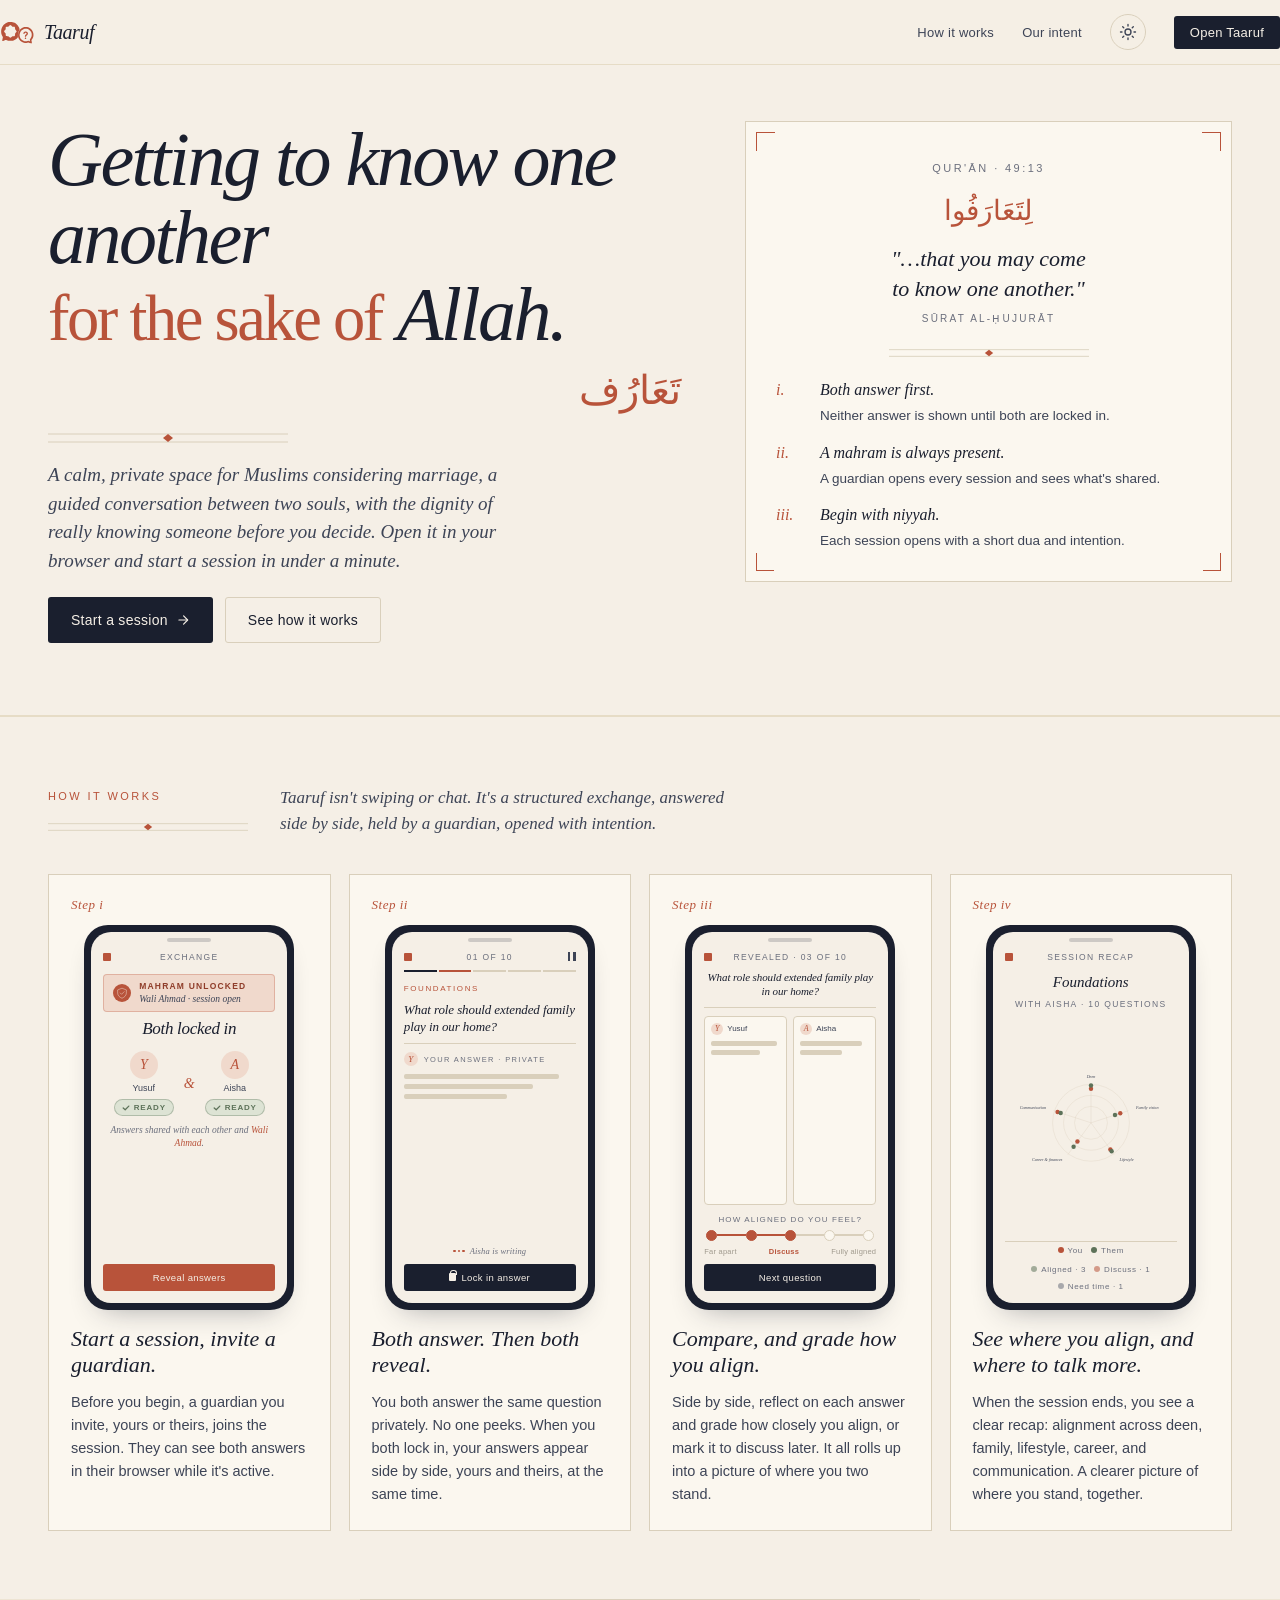
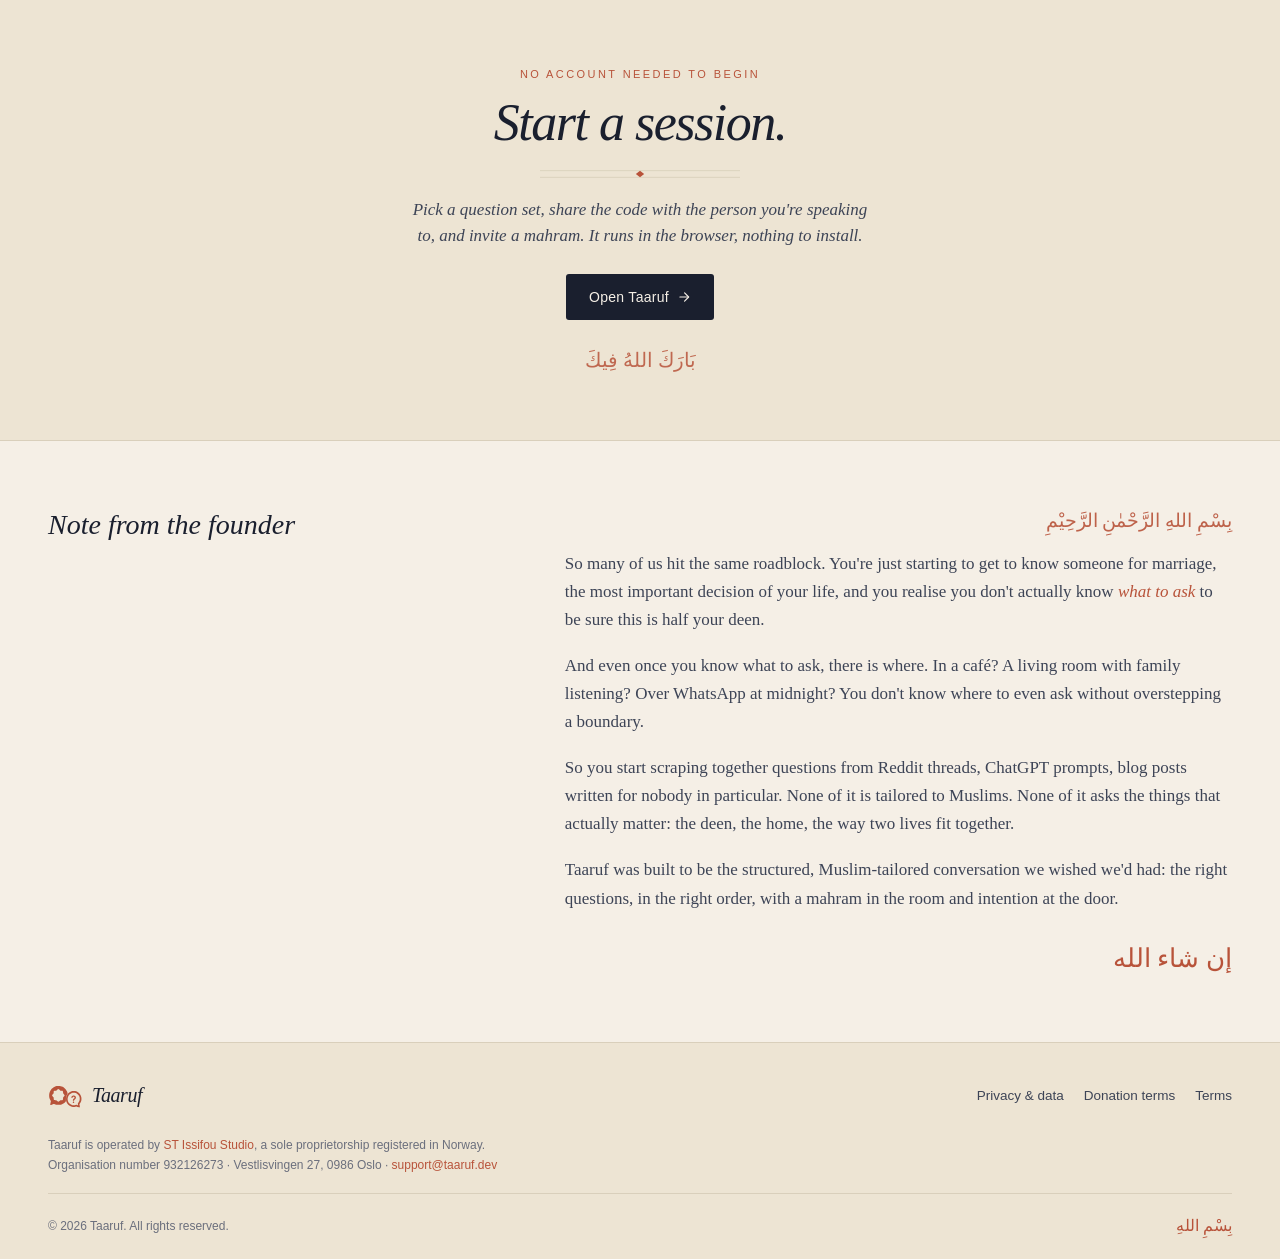
==== commit 0be520d1: "Add donation terms + a visible org/contact block to the site Vipps reviews the public site before ap" ====
--- a/index.html
+++ b/index.html
@@ -638,11 +638,18 @@
             </svg>
             Taaruf
           </a>
-          <a href="privacy.html" class="foot-link">Privacy &amp; data</a>
+          <span class="foot-links">
+            <a href="privacy.html" class="foot-link">Privacy &amp; data</a>
+            <a href="donation-terms.html" class="foot-link">Donation terms</a>
+            <a href="https://app.taaruf.dev/terms" class="foot-link">Terms</a>
+          </span>
         </div>
         <div class="foot-studio">
-          Taaruf is a project by
-          <a href="https://saleemtoure.com" rel="noopener">ST Issifou Studio</a>.
+          Taaruf is operated by
+          <a href="https://saleemtoure.com" rel="noopener">ST Issifou Studio</a>,
+          a sole proprietorship registered in Norway.<br />
+          Organisation number 932126273 · Vestlisvingen 27, 0986 Oslo ·
+          <a href="mailto:support@taaruf.dev">support@taaruf.dev</a>
         </div>
         <div class="foot-bottom">
           <div>© <span id="year">2026</span> Taaruf. All rights reserved.</div>
--- a/styles.css
+++ b/styles.css
@@ -665,9 +665,16 @@
   transition: color 0.15s ease;
 }
 .foot-link:hover { color: var(--terra); }
+.foot-links {
+  display: flex;
+  align-items: center;
+  gap: 20px;
+  flex-wrap: wrap;
+}
 .foot-studio {
   font-size: 12px;
   color: var(--ink-3);
+  line-height: 1.7;
   margin-bottom: 18px;
 }
 .foot-studio a {
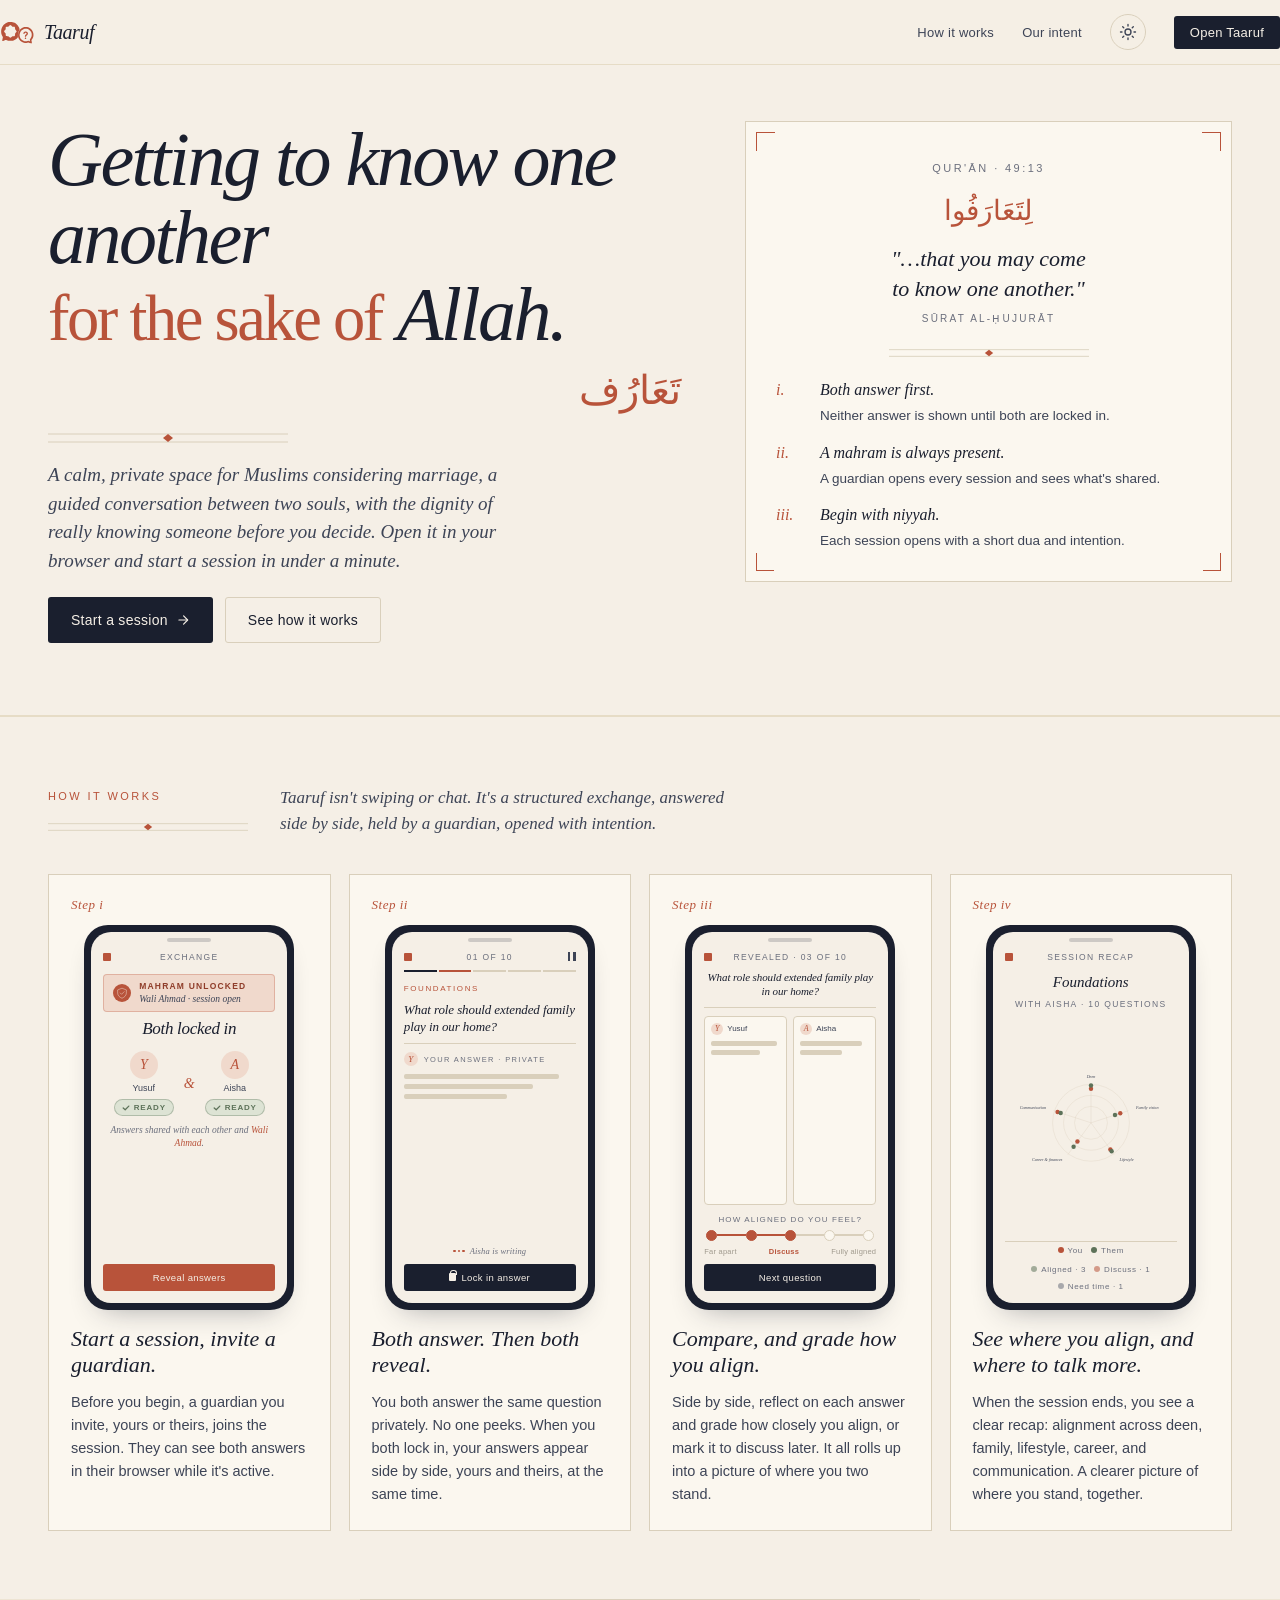
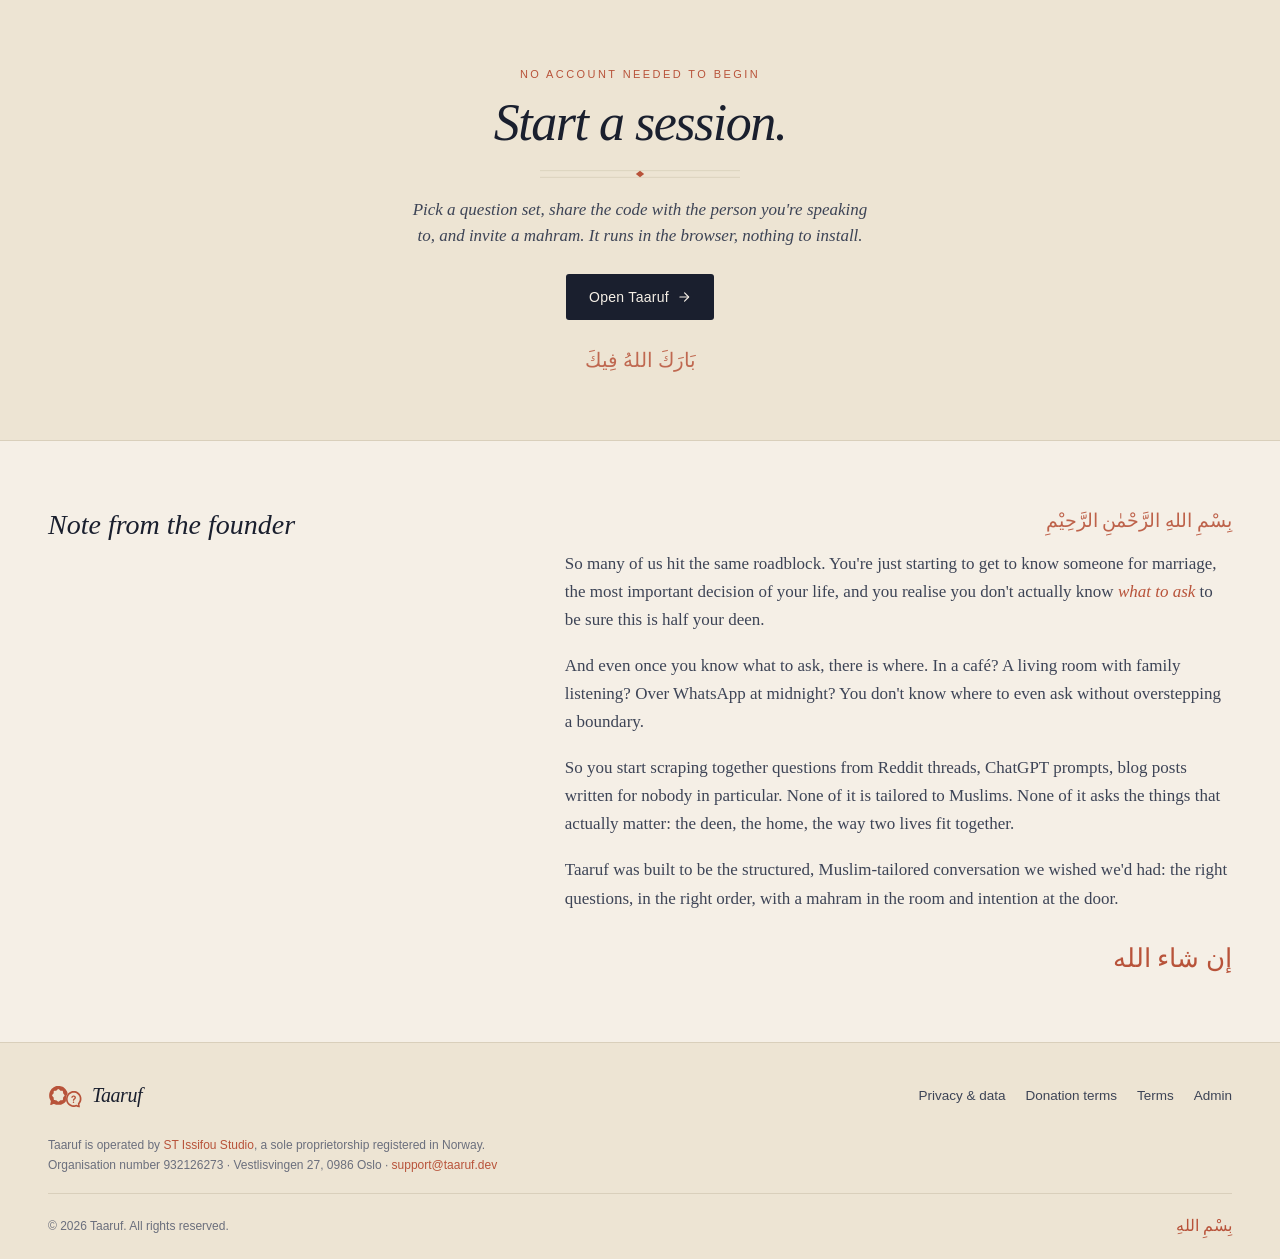
==== commit 586b0728: "Link the admin dashboard from the footer Points at app.taaruf.dev/admin, where the password field li" ====
--- a/index.html
+++ b/index.html
@@ -326,8 +326,8 @@
             <h3>Start a session, invite a guardian.</h3>
             <p>
               Before you begin, a guardian you invite, yours or theirs, joins
-              the session. They can see both answers in their browser while
-              it's active.
+              the session. They can see both answers in their browser while it's
+              active.
             </p>
           </article>
 
@@ -435,8 +435,8 @@
             <h3>Compare, and grade how you align.</h3>
             <p>
               Side by side, reflect on each answer and grade how closely you
-              align, or mark it to discuss later. It all rolls up into a
-              picture of where you two stand.
+              align, or mark it to discuss later. It all rolls up into a picture
+              of where you two stand.
             </p>
           </article>
 
@@ -482,19 +482,94 @@
                       stroke="var(--rule)"
                       stroke-width="0.6"
                     />
-                    <line x1="100" y1="100" x2="100" y2="28" stroke="var(--rule)" stroke-width="0.6" />
-                    <line x1="100" y1="100" x2="168.5" y2="77.8" stroke="var(--rule)" stroke-width="0.6" />
-                    <line x1="100" y1="100" x2="142.3" y2="158.2" stroke="var(--rule)" stroke-width="0.6" />
-                    <line x1="100" y1="100" x2="57.7" y2="158.2" stroke="var(--rule)" stroke-width="0.6" />
-                    <line x1="100" y1="100" x2="31.5" y2="77.8" stroke="var(--rule)" stroke-width="0.6" />
+                    <line
+                      x1="100"
+                      y1="100"
+                      x2="100"
+                      y2="28"
+                      stroke="var(--rule)"
+                      stroke-width="0.6"
+                    />
+                    <line
+                      x1="100"
+                      y1="100"
+                      x2="168.5"
+                      y2="77.8"
+                      stroke="var(--rule)"
+                      stroke-width="0.6"
+                    />
+                    <line
+                      x1="100"
+                      y1="100"
+                      x2="142.3"
+                      y2="158.2"
+                      stroke="var(--rule)"
+                      stroke-width="0.6"
+                    />
+                    <line
+                      x1="100"
+                      y1="100"
+                      x2="57.7"
+                      y2="158.2"
+                      stroke="var(--rule)"
+                      stroke-width="0.6"
+                    />
+                    <line
+                      x1="100"
+                      y1="100"
+                      x2="31.5"
+                      y2="77.8"
+                      stroke="var(--rule)"
+                      stroke-width="0.6"
+                    />
 
                     <!-- Two raters per spoke: you (terra) vs them (sage),
                          dashed connector showing the gap — matches /compat. -->
-                    <line x1="100" y1="38" x2="100" y2="32" stroke="var(--ink-3)" stroke-width="0.7" stroke-dasharray="2,2" />
-                    <line x1="153.3" y1="82.7" x2="143.7" y2="85.8" stroke="var(--ink-3)" stroke-width="0.7" stroke-dasharray="2,2" />
-                    <line x1="135.3" y1="148.5" x2="137.6" y2="151.8" stroke="var(--ink-3)" stroke-width="0.7" stroke-dasharray="2,2" />
-                    <line x1="75.3" y1="134.0" x2="68.3" y2="143.7" stroke="var(--ink-3)" stroke-width="0.7" stroke-dasharray="2,2" />
-                    <line x1="39.1" y1="80.2" x2="44.8" y2="82.1" stroke="var(--ink-3)" stroke-width="0.7" stroke-dasharray="2,2" />
+                    <line
+                      x1="100"
+                      y1="38"
+                      x2="100"
+                      y2="32"
+                      stroke="var(--ink-3)"
+                      stroke-width="0.7"
+                      stroke-dasharray="2,2"
+                    />
+                    <line
+                      x1="153.3"
+                      y1="82.7"
+                      x2="143.7"
+                      y2="85.8"
+                      stroke="var(--ink-3)"
+                      stroke-width="0.7"
+                      stroke-dasharray="2,2"
+                    />
+                    <line
+                      x1="135.3"
+                      y1="148.5"
+                      x2="137.6"
+                      y2="151.8"
+                      stroke="var(--ink-3)"
+                      stroke-width="0.7"
+                      stroke-dasharray="2,2"
+                    />
+                    <line
+                      x1="75.3"
+                      y1="134.0"
+                      x2="68.3"
+                      y2="143.7"
+                      stroke="var(--ink-3)"
+                      stroke-width="0.7"
+                      stroke-dasharray="2,2"
+                    />
+                    <line
+                      x1="39.1"
+                      y1="80.2"
+                      x2="44.8"
+                      y2="82.1"
+                      stroke="var(--ink-3)"
+                      stroke-width="0.7"
+                      stroke-dasharray="2,2"
+                    />
 
                     <circle cx="100" cy="38" r="4" fill="var(--terra)" />
                     <circle cx="153.3" cy="82.7" r="4" fill="var(--terra)" />
@@ -508,11 +583,61 @@
                     <circle cx="68.3" cy="143.7" r="4" fill="var(--sage)" />
                     <circle cx="44.8" cy="82.1" r="4" fill="var(--sage)" />
 
-                    <text x="100" y="18" fill="var(--ink-2)" font-size="7.5" text-anchor="middle" font-family="Georgia, serif" font-style="italic">Deen</text>
-                    <text x="182" y="75" fill="var(--ink-2)" font-size="7.5" text-anchor="start" font-family="Georgia, serif" font-style="italic">Family vision</text>
-                    <text x="152" y="169" fill="var(--ink-2)" font-size="7.5" text-anchor="start" font-family="Georgia, serif" font-style="italic">Lifestyle</text>
-                    <text x="48" y="169" fill="var(--ink-2)" font-size="7.5" text-anchor="end" font-family="Georgia, serif" font-style="italic">Career &amp; finances</text>
-                    <text x="18" y="75" fill="var(--ink-2)" font-size="7.5" text-anchor="end" font-family="Georgia, serif" font-style="italic">Communication</text>
+                    <text
+                      x="100"
+                      y="18"
+                      fill="var(--ink-2)"
+                      font-size="7.5"
+                      text-anchor="middle"
+                      font-family="Georgia, serif"
+                      font-style="italic"
+                    >
+                      Deen
+                    </text>
+                    <text
+                      x="182"
+                      y="75"
+                      fill="var(--ink-2)"
+                      font-size="7.5"
+                      text-anchor="start"
+                      font-family="Georgia, serif"
+                      font-style="italic"
+                    >
+                      Family vision
+                    </text>
+                    <text
+                      x="152"
+                      y="169"
+                      fill="var(--ink-2)"
+                      font-size="7.5"
+                      text-anchor="start"
+                      font-family="Georgia, serif"
+                      font-style="italic"
+                    >
+                      Lifestyle
+                    </text>
+                    <text
+                      x="48"
+                      y="169"
+                      fill="var(--ink-2)"
+                      font-size="7.5"
+                      text-anchor="end"
+                      font-family="Georgia, serif"
+                      font-style="italic"
+                    >
+                      Career &amp; finances
+                    </text>
+                    <text
+                      x="18"
+                      y="75"
+                      fill="var(--ink-2)"
+                      font-size="7.5"
+                      text-anchor="end"
+                      font-family="Georgia, serif"
+                      font-style="italic"
+                    >
+                      Communication
+                    </text>
                   </svg>
                 </div>
                 <div class="ph-legend">
@@ -522,7 +647,9 @@
                 <div class="ph-legend nb">
                   <span class="ph-leg"><i class="d sage"></i>Aligned · 3</span>
                   <span class="ph-leg"><i class="d terra"></i>Discuss · 1</span>
-                  <span class="ph-leg"><i class="d ink3"></i>Need time · 1</span>
+                  <span class="ph-leg"
+                    ><i class="d ink3"></i>Need time · 1</span
+                  >
                 </div>
               </div>
             </div>
@@ -595,9 +722,9 @@
         <div>
           <div class="bismillah">بِسْمِ اللهِ الرَّحْمٰنِ الرَّحِيْمِ</div>
           <p>
-            So many of us hit the same roadblock. You're just starting to get
-            to know someone for marriage, the most important decision of your
-            life, and you realise you don't actually know
+            So many of us hit the same roadblock. You're just starting to get to
+            know someone for marriage, the most important decision of your life,
+            and you realise you don't actually know
             <em>what to ask</em> to be sure this is half your deen.
           </p>
           <p>
@@ -609,8 +736,7 @@
             So you start scraping together questions from Reddit threads,
             ChatGPT prompts, blog posts written for nobody in particular. None
             of it is tailored to Muslims. None of it asks the things that
-            actually matter: the deen, the home, the way two lives fit
-            together.
+            actually matter: the deen, the home, the way two lives fit together.
           </p>
           <p>
             Taaruf was built to be the structured, Muslim-tailored conversation
@@ -621,7 +747,6 @@
         </div>
       </div>
     </section>
-
 
     <!-- ─────────────────────────── FOOTER ─────────────────────────── -->
     <footer class="foot">
@@ -642,12 +767,22 @@
             <a href="privacy.html" class="foot-link">Privacy &amp; data</a>
             <a href="donation-terms.html" class="foot-link">Donation terms</a>
             <a href="https://app.taaruf.dev/terms" class="foot-link">Terms</a>
+            <!-- Operator-only dashboard. Linked plainly rather than hidden: it
+                 is protected by a password, and a secret URL that anyone can
+                 find in the page source protects nothing. rel="nofollow" keeps
+                 it out of search results, which is tidiness, not security. -->
+            <a
+              href="https://app.taaruf.dev/admin"
+              class="foot-link"
+              rel="nofollow"
+              >Admin</a
+            >
           </span>
         </div>
         <div class="foot-studio">
           Taaruf is operated by
-          <a href="https://saleemtoure.com" rel="noopener">ST Issifou Studio</a>,
-          a sole proprietorship registered in Norway.<br />
+          <a href="https://saleemtoure.com" rel="noopener">ST Issifou Studio</a
+          >, a sole proprietorship registered in Norway.<br />
           Organisation number 932126273 · Vestlisvingen 27, 0986 Oslo ·
           <a href="mailto:support@taaruf.dev">support@taaruf.dev</a>
         </div>
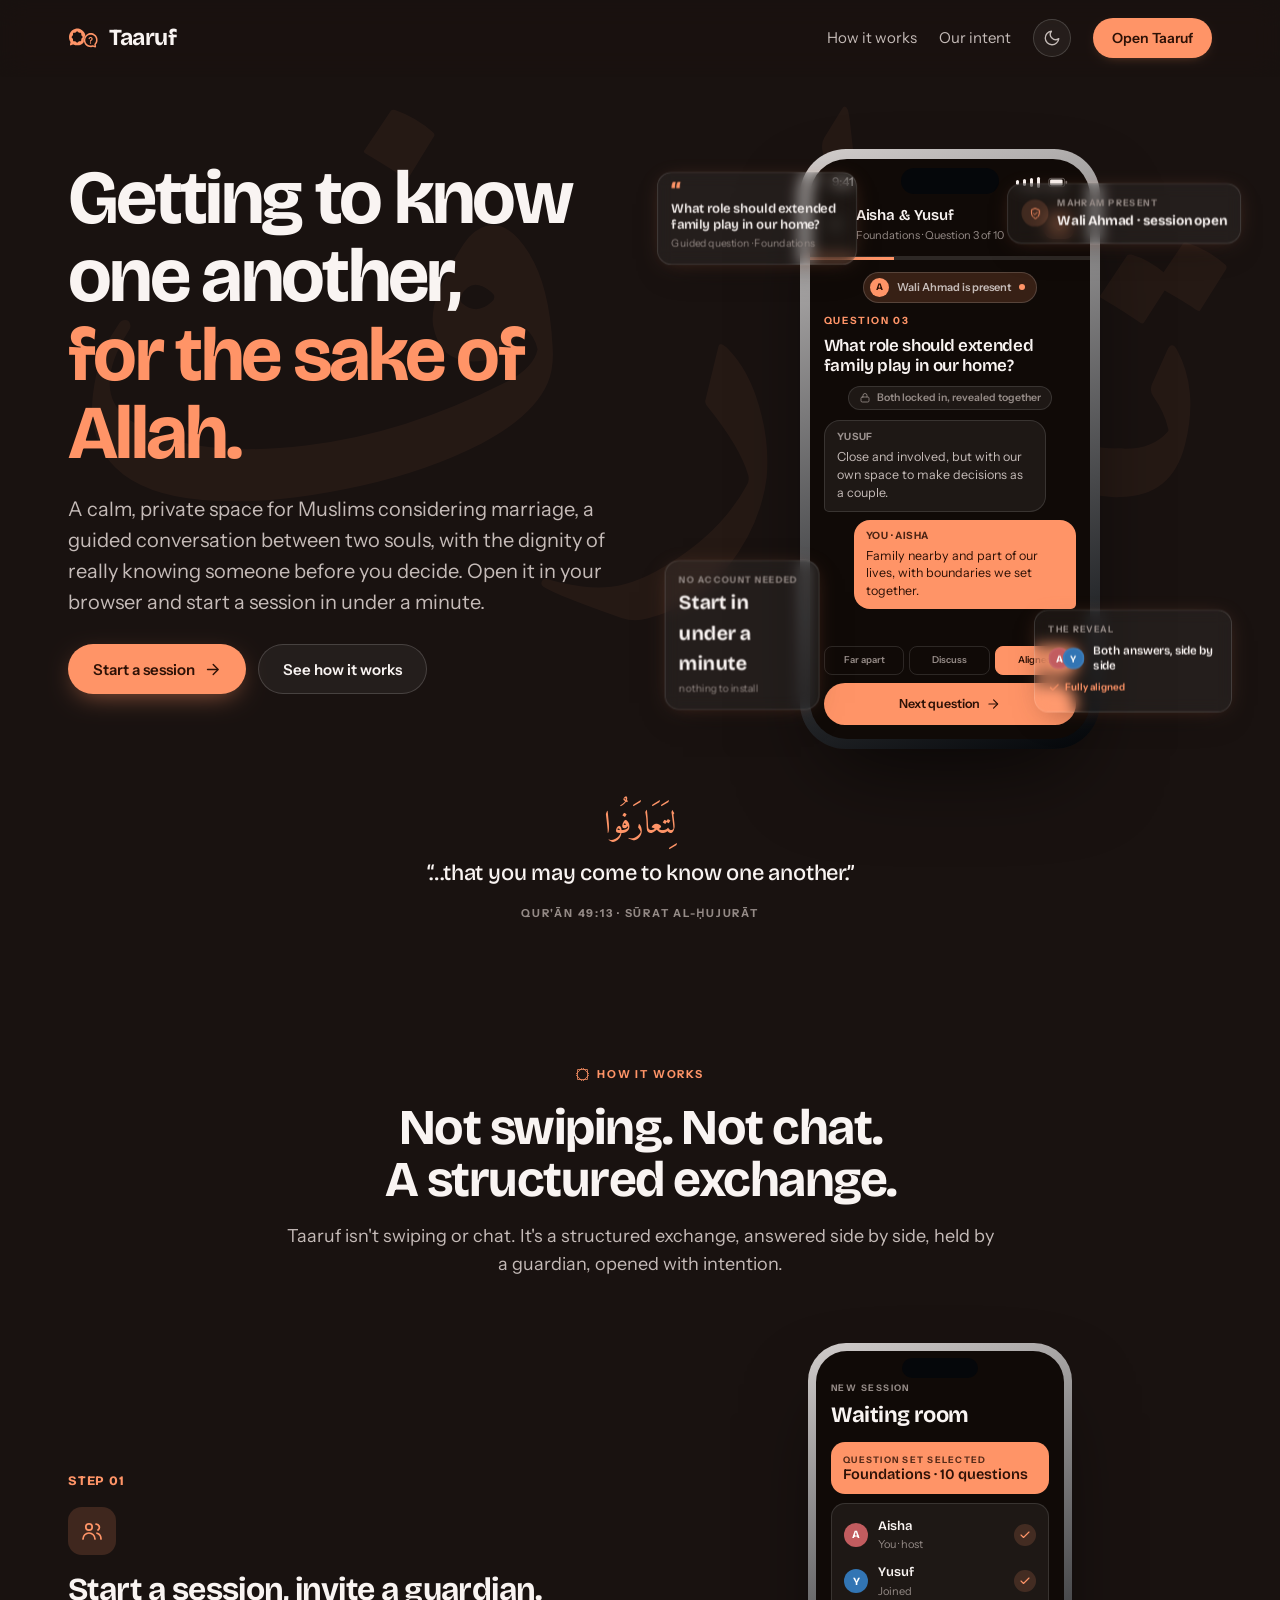
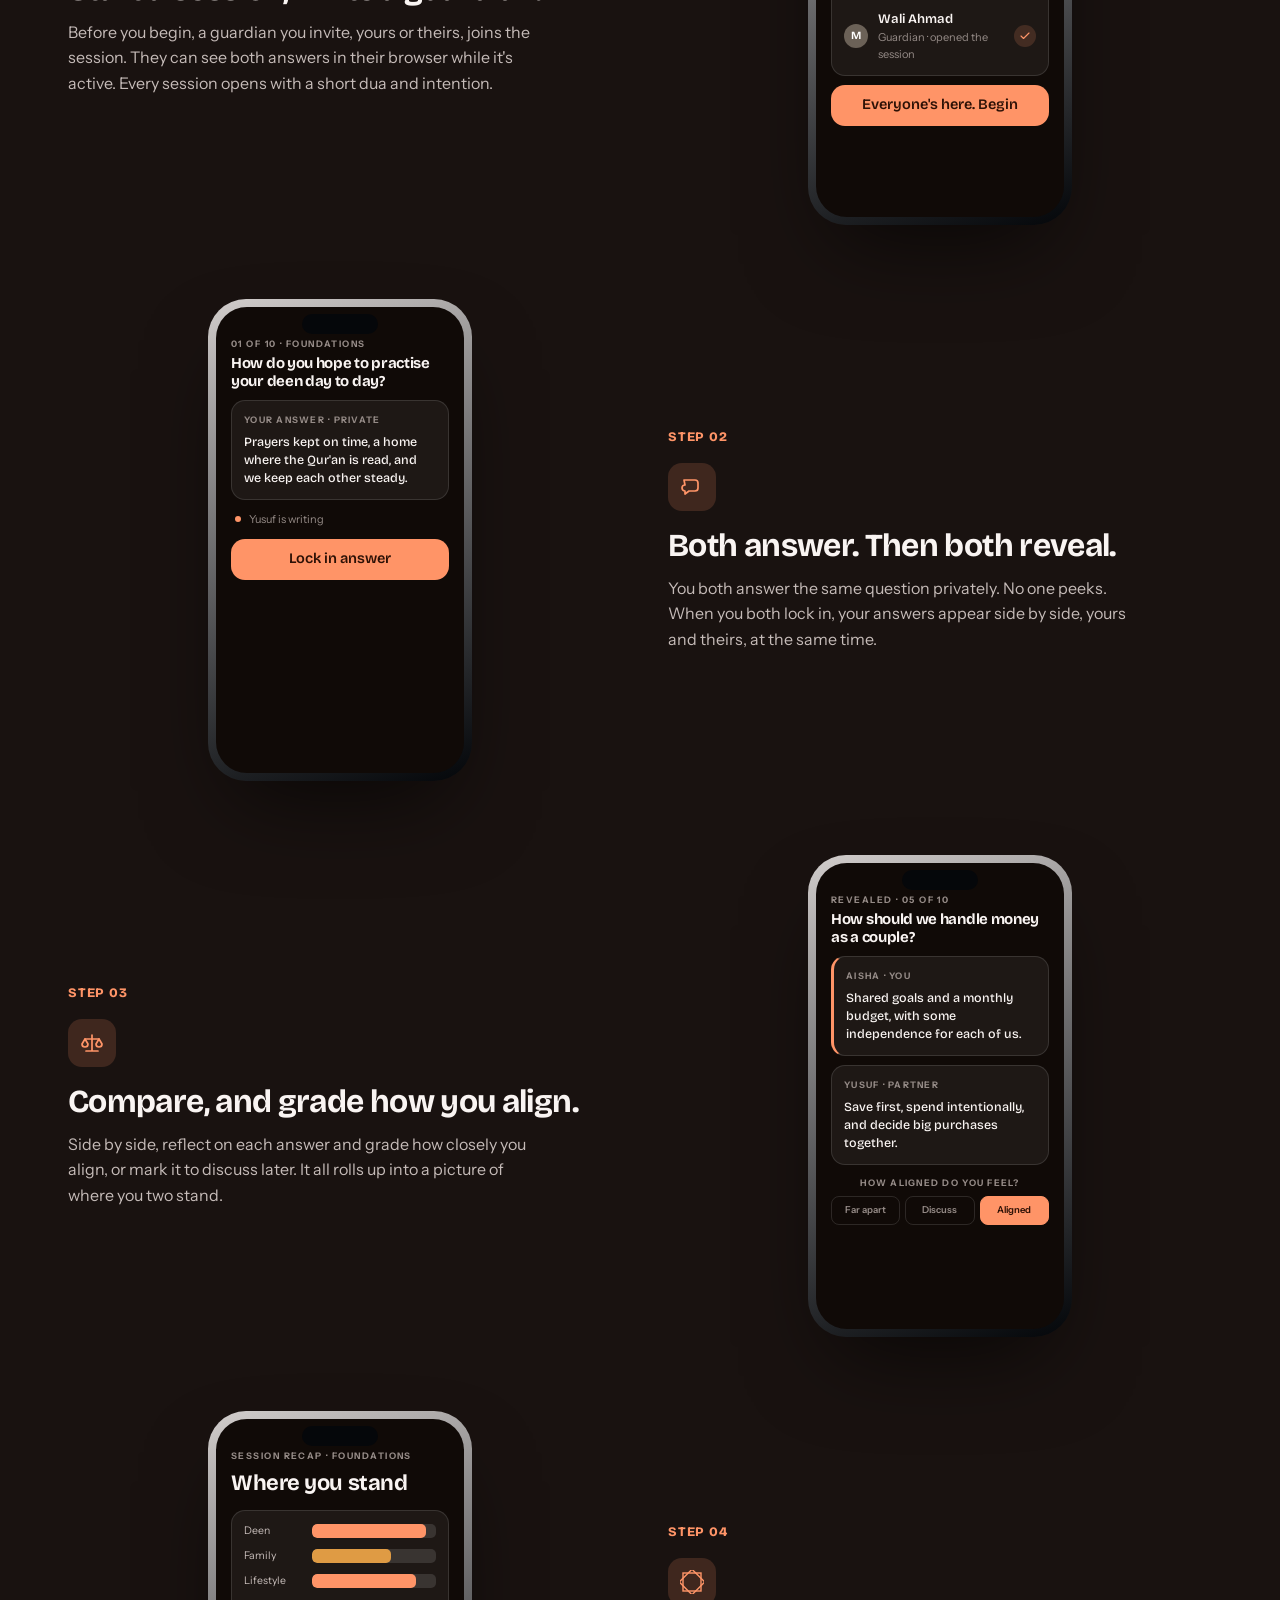
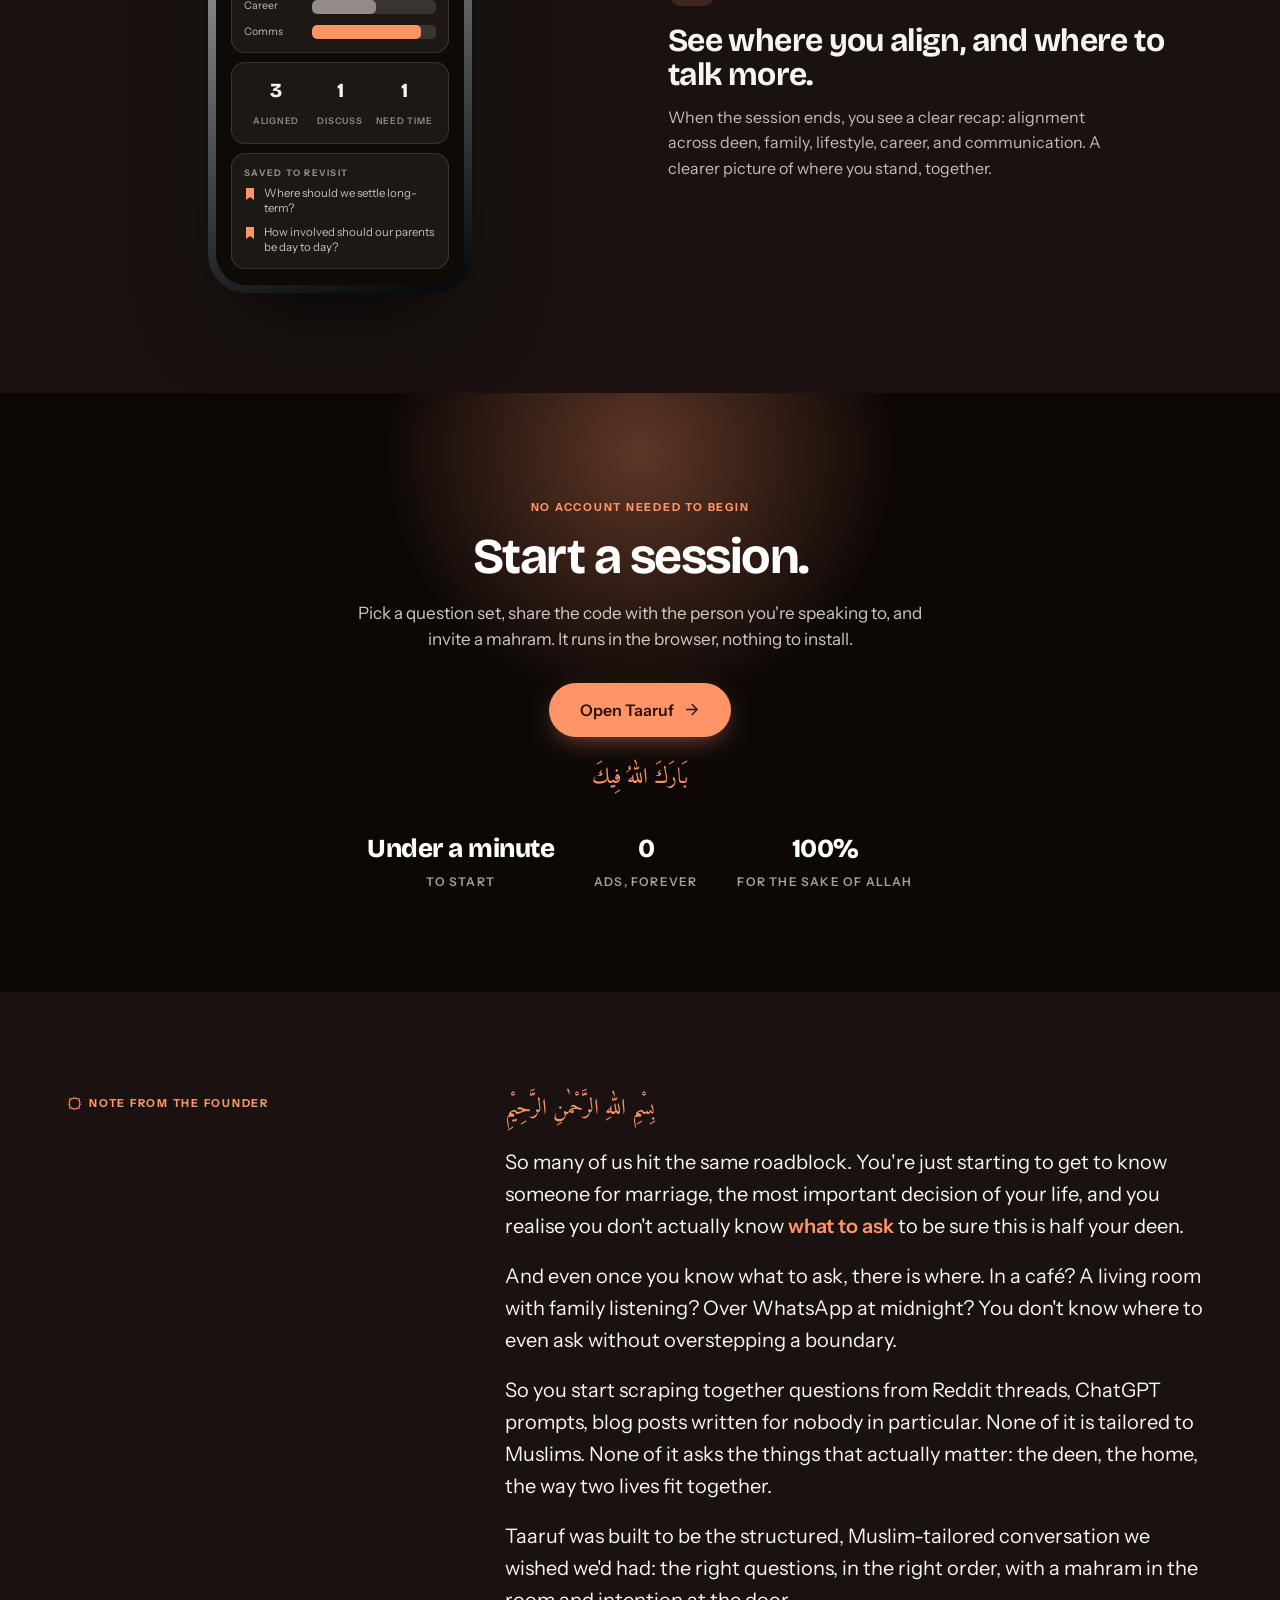
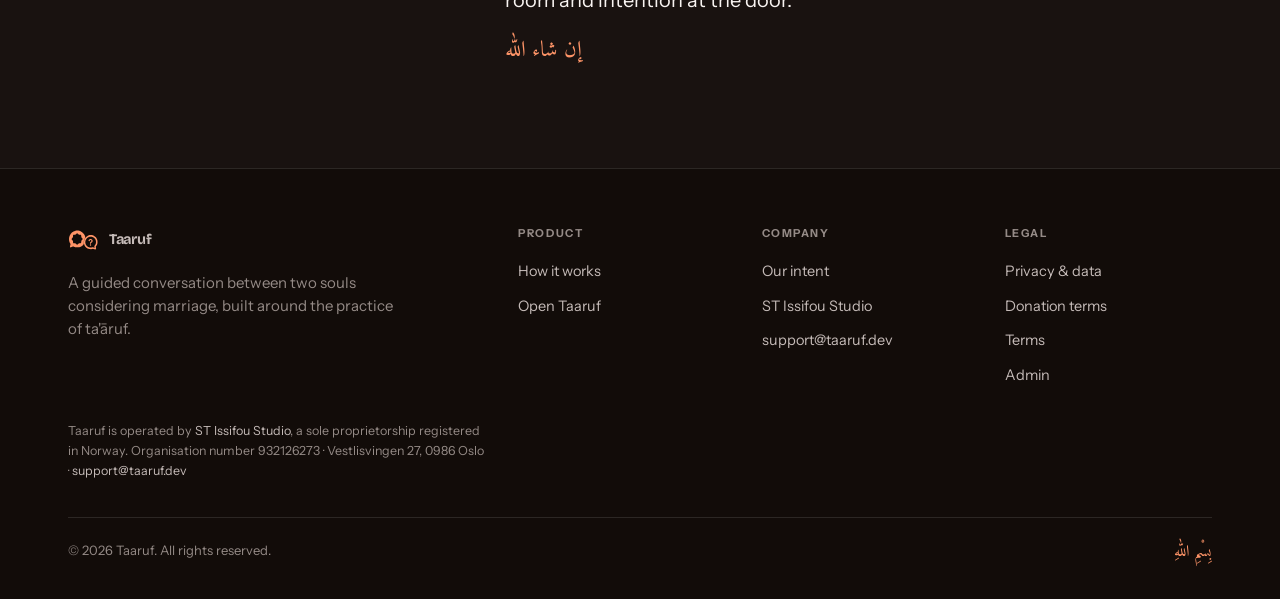
==== commit 6070c16d: "Landing: rebuild on the modern design system Ports the "Taaruf Landing Modern" design from Claude De" ====
--- a/index.html
+++ b/index.html
@@ -11,787 +11,898 @@
       content="Taaruf is a guided, mahram-supervised conversation app for two Muslims considering marriage. Both answer privately, then both reveal, with sincerity, intention, and a sincere dua."
     />
     <link rel="icon" type="image/svg+xml" href="logo.svg" />
+    <link rel="preconnect" href="https://fonts.googleapis.com" />
+    <link rel="preconnect" href="https://fonts.gstatic.com" crossorigin />
+    <link
+      href="https://fonts.googleapis.com/css2?family=Bricolage+Grotesque:opsz,wght@12..96,500;12..96,600;12..96,700;12..96,800&family=Instrument+Sans:wght@400;500;600&family=Amiri:wght@400;700&display=swap"
+      rel="stylesheet"
+    />
     <link rel="stylesheet" href="styles.css" />
+    <!--
+      Theme applied before first paint. script.js is at the end of the body, so
+      leaving this to it means a returning visitor who chose light watches the
+      page paint midnight and then flip. Inline and blocking in the head is the
+      only place that avoids it. Keep the default in step with script.js and
+      with the bare :root block in styles.css.
+    -->
+    <script>
+      try {
+        document.documentElement.setAttribute(
+          'data-theme',
+          localStorage.getItem('theme') ?? 'dark'
+        );
+      } catch (e) {
+        document.documentElement.setAttribute('data-theme', 'dark');
+      }
+    </script>
   </head>
   <body>
     <!-- ─────────────────────────── SHARED SVG DEFS ─────────────────────────── -->
     <svg width="0" height="0" style="position: absolute" aria-hidden="true">
       <defs>
-        <symbol id="double-rule" viewBox="0 0 240 14">
-          <line
-            x1="0"
-            y1="3"
-            x2="240"
-            y2="3"
-            stroke="#d9cfbb"
-            stroke-width="1"
-          />
-          <line
-            x1="0"
-            y1="11"
-            x2="240"
-            y2="11"
-            stroke="#d9cfbb"
-            stroke-width="1"
-          />
-          <path d="M115 7 l5 -4 l5 4 l-5 4 z" fill="#b8533a" />
-        </symbol>
-
-        <symbol id="ico-quill" viewBox="0 0 64 64">
-          <path
-            d="M48 12 L52 16 L24 44 L18 46 L20 40 Z"
-            fill="none"
-            stroke="currentColor"
-            stroke-width="2"
-            stroke-linejoin="round"
-          />
-          <line
-            x1="18"
-            y1="50"
-            x2="46"
-            y2="50"
-            stroke="currentColor"
-            stroke-width="2"
-          />
-        </symbol>
-
-        <symbol id="ico-shield" viewBox="0 0 64 64">
-          <path
-            d="M32 10 L52 18 V32 C52 44 42 52 32 56 C22 52 12 44 12 32 V18 Z"
-            fill="none"
-            stroke="currentColor"
-            stroke-width="2"
-            stroke-linejoin="round"
-          />
-          <path
-            d="M24 32 L30 38 L42 26"
-            fill="none"
-            stroke="currentColor"
-            stroke-width="2"
-            stroke-linecap="round"
-            stroke-linejoin="round"
-          />
-        </symbol>
-
         <symbol id="brand-logo" viewBox="0 0 348.75 240">
-          <path
-            fill="currentColor"
-            fill-rule="evenodd"
-            d="M 88.058594 18.507812 C 83.691406 19.464844 76.863281 21.523438 72.886719 23.085938 C 68.90625 24.648438 60.808594 29.140625 54.886719 33.066406 C 48.964844 36.996094 41.453125 43.167969 38.195312 46.785156 C 34.933594 50.402344 30.074219 56.65625 27.394531 60.683594 C 24.714844 64.710938 21.082031 71.546875 19.320312 75.871094 C 17.5625 80.191406 15.1875 87.707031 14.042969 92.566406 C 12.902344 97.425781 11.945312 107.03125 11.917969 113.910156 C 11.890625 120.789062 12.597656 129.96875 13.492188 134.3125 C 14.386719 138.65625 16.644531 146.0625 18.507812 150.765625 C 20.371094 155.472656 23.675781 162.210938 25.847656 165.738281 L 29.800781 172.152344 L 26.289062 188.136719 C 24.359375 196.929688 22.777344 205.425781 22.777344 207.015625 C 22.777344 208.632812 24.035156 210.578125 25.625 211.429688 C 28.027344 212.710938 30.914062 211.960938 44.152344 206.601562 C 58.765625 200.683594 60.121094 200.371094 64.0625 201.964844 C 66.386719 202.90625 72.445312 205.25 77.527344 207.167969 C 86.152344 210.429688 88.148438 210.65625 107.867188 210.59375 C 127.671875 210.539062 129.585938 210.304688 138.871094 206.84375 C 144.3125 204.816406 152.933594 200.59375 158.03125 197.457031 C 163.128906 194.320312 170.996094 187.914062 175.511719 183.222656 C 180.027344 178.527344 183.789062 173.898438 183.871094 172.929688 C 183.953125 171.960938 183.902344 164.941406 183.757812 157.332031 C 183.613281 149.722656 184.191406 139.652344 185.042969 134.953125 C 185.890625 130.257812 188.015625 122.328125 189.761719 117.335938 C 191.507812 112.339844 194.828125 105.308594 197.144531 101.710938 C 201.199219 95.40625 201.300781 94.910156 199.90625 88.277344 C 199.109375 84.492188 196.371094 77.003906 193.816406 71.640625 C 191.265625 66.273438 186.171875 57.921875 182.496094 53.078125 C 178.820312 48.234375 172.101562 41.253906 167.566406 37.566406 C 163.03125 33.878906 155.164062 28.816406 150.082031 26.316406 C 145.003906 23.8125 136.152344 20.582031 130.414062 19.132812 C 123.433594 17.375 116.011719 16.546875 107.988281 16.632812 C 101.390625 16.707031 92.421875 17.550781 88.058594 18.507812 M 94.113281 56.648438 L 84.769531 65.207031 L 74.222656 65.207031 C 65.433594 65.207031 63.234375 65.644531 61.035156 67.839844 C 58.839844 70.027344 58.398438 72.226562 58.398438 80.933594 L 58.398438 91.394531 L 52.039062 99.03125 C 48.539062 103.234375 44.667969 108.214844 43.433594 110.105469 C 42.058594 112.207031 41.550781 114.503906 42.125 116.027344 C 42.640625 117.394531 46.515625 122.53125 50.730469 127.4375 L 58.398438 136.355469 L 58.398438 146.558594 C 58.398438 153.664062 59.019531 157.652344 60.449219 159.6875 C 62.296875 162.316406 63.628906 162.613281 73.636719 162.613281 L 84.769531 162.613281 L 94.113281 171.167969 C 99.652344 176.242188 104.625 179.71875 106.324219 179.714844 C 108 179.707031 113.011719 176.1875 118.421875 171.21875 L 127.65625 162.734375 L 138.335938 162.671875 C 147.046875 162.625 149.425781 162.160156 151.25 160.148438 C 152.832031 158.40625 153.722656 154.261719 154.292969 145.996094 L 155.101562 134.3125 L 162.816406 125.351562 C 167.058594 120.425781 170.53125 115.265625 170.53125 113.886719 C 170.53125 112.511719 167.058594 107.25 162.816406 102.195312 L 155.101562 93.003906 L 154.214844 81.480469 C 153.613281 73.667969 152.632812 69.195312 151.171875 67.582031 C 149.429688 65.664062 146.953125 65.207031 138.285156 65.207031 L 127.550781 65.207031 L 118.15625 56.648438 C 112.988281 51.945312 107.570312 48.09375 106.109375 48.09375 C 104.652344 48.09375 99.253906 51.945312 94.113281 56.648438 M 254.304688 68.675781 C 252.128906 69.007812 247.082031 70.195312 243.089844 71.308594 C 239.097656 72.425781 231.8125 75.441406 226.898438 78.007812 C 220.636719 81.28125 215.101562 85.71875 208.425781 92.824219 C 203.046875 98.554688 197.035156 106.648438 194.625 111.402344 C 192.273438 116.039062 189.160156 124.519531 187.699219 130.246094 C 186.042969 136.746094 185.042969 144.960938 185.042969 152.113281 C 185.042969 158.414062 185.632812 166.761719 186.355469 170.660156 C 187.078125 174.5625 190.132812 182.785156 193.148438 188.941406 C 197.328125 197.472656 200.851562 202.316406 207.996094 209.34375 C 214.332031 215.578125 220.566406 220.164062 227.257812 223.519531 C 232.703125 226.246094 241.308594 229.347656 246.386719 230.40625 C 251.46875 231.464844 258.628906 232.34375 262.296875 232.355469 C 265.96875 232.367188 273.882812 231.140625 279.882812 229.625 L 290.792969 226.871094 L 303.796875 232.257812 C 310.949219 235.21875 318.308594 237.644531 320.152344 237.644531 C 322.203125 237.644531 324.28125 236.457031 325.515625 234.582031 C 327.328125 231.816406 327.273438 230.140625 324.957031 217.316406 L 322.390625 203.113281 L 327.5625 196.277344 C 330.40625 192.515625 334.460938 185.625 336.566406 180.960938 C 338.671875 176.300781 341.058594 169.347656 341.875 165.511719 C 342.6875 161.671875 343.34375 153.972656 343.332031 148.398438 C 343.320312 142.824219 342.40625 134.410156 341.296875 129.707031 C 340.191406 125 337.09375 116.707031 334.421875 111.277344 C 331 104.328125 326.816406 98.660156 320.296875 92.140625 C 315.199219 87.042969 307.765625 81.027344 303.773438 78.773438 C 299.785156 76.515625 292.488281 73.445312 287.558594 71.941406 C 282.632812 70.4375 274.027344 68.953125 268.429688 68.640625 C 262.835938 68.328125 256.480469 68.34375 254.304688 68.675781 M 253.644531 87.726562 C 249.652344 88.375 241.9375 91.082031 236.492188 93.738281 C 230.191406 96.820312 224.117188 101.105469 219.761719 105.550781 C 215.839844 109.554688 210.90625 116.617188 208.199219 122.105469 C 205 128.589844 202.992188 135.074219 201.96875 142.210938 C 200.707031 151.035156 200.8125 154.433594 202.609375 163.179688 C 203.792969 168.921875 206.324219 176.707031 208.238281 180.476562 C 210.148438 184.25 214.304688 190.289062 217.464844 193.898438 C 220.628906 197.507812 226.207031 202.371094 229.859375 204.710938 C 233.511719 207.046875 240.113281 210.082031 244.53125 211.453125 C 249.488281 212.996094 256.425781 213.945312 262.667969 213.9375 C 268.945312 213.933594 276.019531 212.941406 281.347656 211.320312 L 289.921875 208.714844 L 299.488281 213.242188 C 305.21875 215.953125 309.035156 217.136719 309.007812 216.1875 C 308.980469 215.320312 308.136719 210.773438 307.128906 206.089844 C 306.125 201.402344 305.636719 197.03125 306.046875 196.367188 C 306.457031 195.703125 309.609375 191.449219 313.046875 186.914062 C 316.734375 182.054688 320.550781 174.964844 322.339844 169.652344 C 324.535156 163.128906 325.386719 157.546875 325.417969 149.449219 C 325.449219 142.011719 324.652344 135.835938 323.046875 131.023438 C 321.714844 127.039062 319.121094 121.152344 317.277344 117.941406 C 315.4375 114.730469 311.597656 109.578125 308.75 106.496094 C 305.90625 103.414062 300.75 99.082031 297.300781 96.875 C 293.851562 94.667969 287.8125 91.761719 283.878906 90.417969 C 279.945312 89.074219 273.167969 87.652344 268.816406 87.261719 C 264.460938 86.871094 257.636719 87.078125 253.644531 87.726562 M 252.929688 116.382812 C 249.996094 117.710938 246.011719 120.679688 244.078125 122.976562 C 242.140625 125.273438 240.160156 129.25 239.679688 131.816406 C 239.179688 134.464844 239.382812 137.0625 240.140625 137.820312 C 240.878906 138.554688 243.453125 139.253906 245.863281 139.367188 C 249.527344 139.542969 250.546875 138.933594 252.117188 135.628906 C 253.148438 133.457031 254.898438 130.644531 256.003906 129.375 C 257.113281 128.101562 259.851562 127.074219 262.128906 127.074219 C 264.394531 127.074219 267.570312 127.996094 269.179688 129.121094 C 271.328125 130.621094 272.113281 132.496094 272.113281 136.132812 C 272.113281 139.625 271.234375 141.871094 269.144531 143.710938 C 267.511719 145.152344 264.496094 147.375 262.4375 148.652344 C 260.382812 149.925781 257.828125 153.058594 256.761719 155.605469 C 255.691406 158.152344 255 162.402344 255.21875 165.046875 C 255.617188 169.804688 255.679688 169.851562 261.558594 169.851562 C 267.453125 169.851562 267.5 169.816406 267.902344 164.988281 C 268.246094 160.847656 269.292969 159.410156 274.921875 155.378906 C 279.164062 152.335938 282.4375 148.65625 284.050781 145.109375 C 285.433594 142.066406 286.582031 137.988281 286.597656 136.042969 C 286.613281 134.097656 285.992188 130.839844 285.21875 128.804688 C 284.445312 126.765625 282.515625 123.6875 280.929688 121.960938 C 279.347656 120.238281 275.675781 117.734375 272.773438 116.398438 C 269.871094 115.0625 265.417969 113.96875 262.878906 113.96875 C 260.339844 113.96875 255.863281 115.054688 252.929688 116.382812 M 256.28125 178.410156 C 254.832031 179.855469 253.644531 182.523438 253.644531 184.332031 C 253.644531 186.140625 254.832031 188.808594 256.28125 190.253906 C 257.734375 191.703125 260.109375 192.886719 261.558594 192.886719 C 263.011719 192.886719 265.386719 191.703125 266.835938 190.253906 C 268.289062 188.808594 269.476562 186.140625 269.476562 184.332031 C 269.476562 182.523438 268.289062 179.855469 266.835938 178.410156 C 265.386719 176.960938 263.011719 175.777344 261.558594 175.777344 C 260.109375 175.777344 257.734375 176.960938 256.28125 178.410156"
-          />
-        </symbol>
-
-        <symbol id="ico-circle" viewBox="0 0 64 64">
-          <circle
-            cx="32"
-            cy="32"
-            r="20"
-            fill="none"
-            stroke="currentColor"
-            stroke-width="2"
-          />
-          <circle cx="32" cy="32" r="3" fill="currentColor" />
+          <path fill="currentColor" fill-rule="evenodd" d="M 88.058594 18.507812 C 83.691406 19.464844 76.863281 21.523438 72.886719 23.085938 C 68.90625 24.648438 60.808594 29.140625 54.886719 33.066406 C 48.964844 36.996094 41.453125 43.167969 38.195312 46.785156 C 34.933594 50.402344 30.074219 56.65625 27.394531 60.683594 C 24.714844 64.710938 21.082031 71.546875 19.320312 75.871094 C 17.5625 80.191406 15.1875 87.707031 14.042969 92.566406 C 12.902344 97.425781 11.945312 107.03125 11.917969 113.910156 C 11.890625 120.789062 12.597656 129.96875 13.492188 134.3125 C 14.386719 138.65625 16.644531 146.0625 18.507812 150.765625 C 20.371094 155.472656 23.675781 162.210938 25.847656 165.738281 L 29.800781 172.152344 L 26.289062 188.136719 C 24.359375 196.929688 22.777344 205.425781 22.777344 207.015625 C 22.777344 208.632812 24.035156 210.578125 25.625 211.429688 C 28.027344 212.710938 30.914062 211.960938 44.152344 206.601562 C 58.765625 200.683594 60.121094 200.371094 64.0625 201.964844 C 66.386719 202.90625 72.445312 205.25 77.527344 207.167969 C 86.152344 210.429688 88.148438 210.65625 107.867188 210.59375 C 127.671875 210.539062 129.585938 210.304688 138.871094 206.84375 C 144.3125 204.816406 152.933594 200.59375 158.03125 197.457031 C 163.128906 194.320312 170.996094 187.914062 175.511719 183.222656 C 180.027344 178.527344 183.789062 173.898438 183.871094 172.929688 C 183.953125 171.960938 183.902344 164.941406 183.757812 157.332031 C 183.613281 149.722656 184.191406 139.652344 185.042969 134.953125 C 185.890625 130.257812 188.015625 122.328125 189.761719 117.335938 C 191.507812 112.339844 194.828125 105.308594 197.144531 101.710938 C 201.199219 95.40625 201.300781 94.910156 199.90625 88.277344 C 199.109375 84.492188 196.371094 77.003906 193.816406 71.640625 C 191.265625 66.273438 186.171875 57.921875 182.496094 53.078125 C 178.820312 48.234375 172.101562 41.253906 167.566406 37.566406 C 163.03125 33.878906 155.164062 28.816406 150.082031 26.316406 C 145.003906 23.8125 136.152344 20.582031 130.414062 19.132812 C 123.433594 17.375 116.011719 16.546875 107.988281 16.632812 C 101.390625 16.707031 92.421875 17.550781 88.058594 18.507812 M 94.113281 56.648438 L 84.769531 65.207031 L 74.222656 65.207031 C 65.433594 65.207031 63.234375 65.644531 61.035156 67.839844 C 58.839844 70.027344 58.398438 72.226562 58.398438 80.933594 L 58.398438 91.394531 L 52.039062 99.03125 C 48.539062 103.234375 44.667969 108.214844 43.433594 110.105469 C 42.058594 112.207031 41.550781 114.503906 42.125 116.027344 C 42.640625 117.394531 46.515625 122.53125 50.730469 127.4375 L 58.398438 136.355469 L 58.398438 146.558594 C 58.398438 153.664062 59.019531 157.652344 60.449219 159.6875 C 62.296875 162.316406 63.628906 162.613281 73.636719 162.613281 L 84.769531 162.613281 L 94.113281 171.167969 C 99.652344 176.242188 104.625 179.71875 106.324219 179.714844 C 108 179.707031 113.011719 176.1875 118.421875 171.21875 L 127.65625 162.734375 L 138.335938 162.671875 C 147.046875 162.625 149.425781 162.160156 151.25 160.148438 C 152.832031 158.40625 153.722656 154.261719 154.292969 145.996094 L 155.101562 134.3125 L 162.816406 125.351562 C 167.058594 120.425781 170.53125 115.265625 170.53125 113.886719 C 170.53125 112.511719 167.058594 107.25 162.816406 102.195312 L 155.101562 93.003906 L 154.214844 81.480469 C 153.613281 73.667969 152.632812 69.195312 151.171875 67.582031 C 149.429688 65.664062 146.953125 65.207031 138.285156 65.207031 L 127.550781 65.207031 L 118.15625 56.648438 C 112.988281 51.945312 107.570312 48.09375 106.109375 48.09375 C 104.652344 48.09375 99.253906 51.945312 94.113281 56.648438 M 254.304688 68.675781 C 252.128906 69.007812 247.082031 70.195312 243.089844 71.308594 C 239.097656 72.425781 231.8125 75.441406 226.898438 78.007812 C 220.636719 81.28125 215.101562 85.71875 208.425781 92.824219 C 203.046875 98.554688 197.035156 106.648438 194.625 111.402344 C 192.273438 116.039062 189.160156 124.519531 187.699219 130.246094 C 186.042969 136.746094 185.042969 144.960938 185.042969 152.113281 C 185.042969 158.414062 185.632812 166.761719 186.355469 170.660156 C 187.078125 174.5625 190.132812 182.785156 193.148438 188.941406 C 197.328125 197.472656 200.851562 202.316406 207.996094 209.34375 C 214.332031 215.578125 220.566406 220.164062 227.257812 223.519531 C 232.703125 226.246094 241.308594 229.347656 246.386719 230.40625 C 251.46875 231.464844 258.628906 232.34375 262.296875 232.355469 C 265.96875 232.367188 273.882812 231.140625 279.882812 229.625 L 290.792969 226.871094 L 303.796875 232.257812 C 310.949219 235.21875 318.308594 237.644531 320.152344 237.644531 C 322.203125 237.644531 324.28125 236.457031 325.515625 234.582031 C 327.328125 231.816406 327.273438 230.140625 324.957031 217.316406 L 322.390625 203.113281 L 327.5625 196.277344 C 330.40625 192.515625 334.460938 185.625 336.566406 180.960938 C 338.671875 176.300781 341.058594 169.347656 341.875 165.511719 C 342.6875 161.671875 343.34375 153.972656 343.332031 148.398438 C 343.320312 142.824219 342.40625 134.410156 341.296875 129.707031 C 340.191406 125 337.09375 116.707031 334.421875 111.277344 C 331 104.328125 326.816406 98.660156 320.296875 92.140625 C 315.199219 87.042969 307.765625 81.027344 303.773438 78.773438 C 299.785156 76.515625 292.488281 73.445312 287.558594 71.941406 C 282.632812 70.4375 274.027344 68.953125 268.429688 68.640625 C 262.835938 68.328125 256.480469 68.34375 254.304688 68.675781 M 253.644531 87.726562 C 249.652344 88.375 241.9375 91.082031 236.492188 93.738281 C 230.191406 96.820312 224.117188 101.105469 219.761719 105.550781 C 215.839844 109.554688 210.90625 116.617188 208.199219 122.105469 C 205 128.589844 202.992188 135.074219 201.96875 142.210938 C 200.707031 151.035156 200.8125 154.433594 202.609375 163.179688 C 203.792969 168.921875 206.324219 176.707031 208.238281 180.476562 C 210.148438 184.25 214.304688 190.289062 217.464844 193.898438 C 220.628906 197.507812 226.207031 202.371094 229.859375 204.710938 C 233.511719 207.046875 240.113281 210.082031 244.53125 211.453125 C 249.488281 212.996094 256.425781 213.945312 262.667969 213.9375 C 268.945312 213.933594 276.019531 212.941406 281.347656 211.320312 L 289.921875 208.714844 L 299.488281 213.242188 C 305.21875 215.953125 309.035156 217.136719 309.007812 216.1875 C 308.980469 215.320312 308.136719 210.773438 307.128906 206.089844 C 306.125 201.402344 305.636719 197.03125 306.046875 196.367188 C 306.457031 195.703125 309.609375 191.449219 313.046875 186.914062 C 316.734375 182.054688 320.550781 174.964844 322.339844 169.652344 C 324.535156 163.128906 325.386719 157.546875 325.417969 149.449219 C 325.449219 142.011719 324.652344 135.835938 323.046875 131.023438 C 321.714844 127.039062 319.121094 121.152344 317.277344 117.941406 C 315.4375 114.730469 311.597656 109.578125 308.75 106.496094 C 305.90625 103.414062 300.75 99.082031 297.300781 96.875 C 293.851562 94.667969 287.8125 91.761719 283.878906 90.417969 C 279.945312 89.074219 273.167969 87.652344 268.816406 87.261719 C 264.460938 86.871094 257.636719 87.078125 253.644531 87.726562 M 252.929688 116.382812 C 249.996094 117.710938 246.011719 120.679688 244.078125 122.976562 C 242.140625 125.273438 240.160156 129.25 239.679688 131.816406 C 239.179688 134.464844 239.382812 137.0625 240.140625 137.820312 C 240.878906 138.554688 243.453125 139.253906 245.863281 139.367188 C 249.527344 139.542969 250.546875 138.933594 252.117188 135.628906 C 253.148438 133.457031 254.898438 130.644531 256.003906 129.375 C 257.113281 128.101562 259.851562 127.074219 262.128906 127.074219 C 264.394531 127.074219 267.570312 127.996094 269.179688 129.121094 C 271.328125 130.621094 272.113281 132.496094 272.113281 136.132812 C 272.113281 139.625 271.234375 141.871094 269.144531 143.710938 C 267.511719 145.152344 264.496094 147.375 262.4375 148.652344 C 260.382812 149.925781 257.828125 153.058594 256.761719 155.605469 C 255.691406 158.152344 255 162.402344 255.21875 165.046875 C 255.617188 169.804688 255.679688 169.851562 261.558594 169.851562 C 267.453125 169.851562 267.5 169.816406 267.902344 164.988281 C 268.246094 160.847656 269.292969 159.410156 274.921875 155.378906 C 279.164062 152.335938 282.4375 148.65625 284.050781 145.109375 C 285.433594 142.066406 286.582031 137.988281 286.597656 136.042969 C 286.613281 134.097656 285.992188 130.839844 285.21875 128.804688 C 284.445312 126.765625 282.515625 123.6875 280.929688 121.960938 C 279.347656 120.238281 275.675781 117.734375 272.773438 116.398438 C 269.871094 115.0625 265.417969 113.96875 262.878906 113.96875 C 260.339844 113.96875 255.863281 115.054688 252.929688 116.382812 M 256.28125 178.410156 C 254.832031 179.855469 253.644531 182.523438 253.644531 184.332031 C 253.644531 186.140625 254.832031 188.808594 256.28125 190.253906 C 257.734375 191.703125 260.109375 192.886719 261.558594 192.886719 C 263.011719 192.886719 265.386719 191.703125 266.835938 190.253906 C 268.289062 188.808594 269.476562 186.140625 269.476562 184.332031 C 269.476562 182.523438 268.289062 179.855469 266.835938 178.410156 C 265.386719 176.960938 263.011719 175.777344 261.558594 175.777344 C 260.109375 175.777344 257.734375 176.960938 256.28125 178.410156" />
+        </symbol>
+
+        <symbol id="tile" viewBox="0 0 24 24">
+          <g fill="none" stroke="currentColor" stroke-width="1.4">
+            <rect x="3" y="3" width="18" height="18" />
+            <rect
+              x="3"
+              y="3"
+              width="18"
+              height="18"
+              transform="rotate(45 12 12)"
+            />
+          </g>
+        </symbol>
+
+        <symbol
+          id="i-lock"
+          viewBox="0 0 24 24"
+          fill="none"
+          stroke="currentColor"
+          stroke-width="1.7"
+          stroke-linecap="round"
+          stroke-linejoin="round"
+        >
+          <rect x="4" y="10" width="16" height="10" rx="2.5" />
+          <path d="M8 10V7a4 4 0 0 1 8 0v3" />
+        </symbol>
+
+        <symbol
+          id="i-shield"
+          viewBox="0 0 24 24"
+          fill="none"
+          stroke="currentColor"
+          stroke-width="1.7"
+          stroke-linecap="round"
+          stroke-linejoin="round"
+        >
+          <path d="M12 3l7 3v5c0 4.5-3 8-7 10-4-2-7-5.5-7-10V6z" />
+          <path d="M9 12l2 2 4-4" />
+        </symbol>
+
+        <symbol
+          id="i-noswipe"
+          viewBox="0 0 24 24"
+          fill="none"
+          stroke="currentColor"
+          stroke-width="1.7"
+          stroke-linecap="round"
+          stroke-linejoin="round"
+        >
+          <path d="M4 4l16 16" />
+          <path d="M6 15h5l-3 3M18 9h-5l3-3" />
+        </symbol>
+
+        <symbol
+          id="i-chat"
+          viewBox="0 0 24 24"
+          fill="none"
+          stroke="currentColor"
+          stroke-width="1.7"
+          stroke-linecap="round"
+          stroke-linejoin="round"
+        >
+          <path d="M4 5h11a3 3 0 0 1 3 3v5a3 3 0 0 1-3 3H9l-4 3v-3a3 3 0 0 1 0-6z" />
+        </symbol>
+
+        <symbol
+          id="i-people"
+          viewBox="0 0 24 24"
+          fill="none"
+          stroke="currentColor"
+          stroke-width="1.7"
+          stroke-linecap="round"
+          stroke-linejoin="round"
+        >
+          <circle cx="9" cy="8" r="3.2" />
+          <path d="M3 20c0-3.3 2.7-6 6-6s6 2.7 6 6" />
+          <path d="M16 5.2A3.2 3.2 0 0 1 18 11M17 14.2c2.4.6 4 2.6 4 5.8" />
+        </symbol>
+
+        <symbol
+          id="i-scale"
+          viewBox="0 0 24 24"
+          fill="none"
+          stroke="currentColor"
+          stroke-width="1.7"
+          stroke-linecap="round"
+          stroke-linejoin="round"
+        >
+          <path d="M12 4v16M6 20h12" />
+          <path d="M5 8h14" />
+          <path d="M5 8l-3 5a3 3 0 0 0 6 0z" />
+          <path d="M19 8l-3 5a3 3 0 0 0 6 0z" />
+        </symbol>
+
+        <symbol
+          id="i-check"
+          viewBox="0 0 24 24"
+          fill="none"
+          stroke="currentColor"
+          stroke-width="2.2"
+          stroke-linecap="round"
+          stroke-linejoin="round"
+        >
+          <path d="M4 12l5 5L20 6" />
+        </symbol>
+
+        <symbol
+          id="i-arrow"
+          viewBox="0 0 24 24"
+          fill="none"
+          stroke="currentColor"
+          stroke-width="2"
+          stroke-linecap="round"
+          stroke-linejoin="round"
+        >
+          <path d="M5 12h14" />
+          <path d="m13 5 7 7-7 7" />
+        </symbol>
+
+        <symbol
+          id="i-chev"
+          viewBox="0 0 24 24"
+          fill="none"
+          stroke="currentColor"
+          stroke-width="2"
+          stroke-linecap="round"
+          stroke-linejoin="round"
+        >
+          <path d="M15 5l-7 7 7 7" />
+        </symbol>
+
+        <symbol id="i-bookmark" viewBox="0 0 12 14">
+          <path d="M2 1h8v12l-4-3-4 3z" fill="currentColor" />
         </symbol>
       </defs>
     </svg>
 
-    <!-- ─────────────────────────── NAV ─────────────────────────── -->
-    <nav class="top" id="topnav">
-      <div class="wrap row">
-        <a class="brand-mark" href="#top" aria-label="Taaruf, home">
-          <svg
-            class="logo"
-            role="img"
-            aria-label="Taaruf logo"
-            viewBox="0 0 348.75 240"
-          >
-            <use href="#brand-logo" />
-          </svg>
-          Taaruf
-        </a>
-        <div class="nav-links">
-          <a href="#how" class="link">How it works</a>
-          <a href="#note" class="link">Our intent</a>
-          <button
-            type="button"
-            class="theme-toggle"
-            id="themeToggle"
-            aria-label="Toggle theme"
-            title="Toggle theme"
-          >
-            <svg
-              class="t-sun"
-              width="18"
-              height="18"
-              viewBox="0 0 24 24"
-              fill="none"
-              stroke="currentColor"
-              stroke-width="1.8"
-              stroke-linecap="round"
-              stroke-linejoin="round"
+    <div class="page">
+      <!-- ─────────────────────────── NAV ─────────────────────────── -->
+      <nav class="top" id="topnav">
+        <div class="wrap row">
+          <a class="brand" href="#top" aria-label="Taaruf, home">
+            <span class="mk">
+              <svg
+                width="30"
+                height="21"
+                viewBox="0 0 348.75 240"
+                preserveAspectRatio="xMidYMid meet"
+                role="img"
+                aria-label="Taaruf logo"
+              >
+                <use href="#brand-logo" />
+              </svg>
+            </span>
+            Taaruf
+          </a>
+          <div class="nav-links">
+            <a href="#how" class="lk">How it works</a>
+            <a href="#note" class="lk">Our intent</a>
+            <button
+              type="button"
+              class="theme-toggle"
+              id="themeToggle"
+              aria-label="Toggle theme"
+              title="Toggle theme"
             >
-              <circle cx="12" cy="12" r="4" />
-              <path
-                d="M12 2v2M12 20v2M4.93 4.93l1.41 1.41M17.66 17.66l1.41 1.41M2 12h2M20 12h2M4.93 19.07l1.41-1.41M17.66 6.34l1.41-1.41"
-              />
-            </svg>
-            <svg
-              class="t-moon"
-              width="18"
-              height="18"
-              viewBox="0 0 24 24"
-              fill="none"
-              stroke="currentColor"
-              stroke-width="1.8"
-              stroke-linecap="round"
-              stroke-linejoin="round"
-            >
-              <path d="M21 12.79A9 9 0 1 1 11.21 3 7 7 0 0 0 21 12.79z" />
-            </svg>
-          </button>
-          <a href="https://app.taaruf.dev" class="nav-cta">Open Taaruf</a>
-        </div>
-      </div>
-    </nav>
-
-    <!-- ─────────────────────────── HERO ─────────────────────────── -->
-    <header class="hero" id="top">
-      <div class="wrap hero-grid">
-        <div class="hero-left">
-          <h1 class="display">
-            Getting to know one another<br />
-            <span class="roman">for the sake of</span> Allah.
-            <span class="arabic">تَعَارُف</span>
-          </h1>
-
-          <div class="hero-rule">
-            <svg class="double-rule"><use href="#double-rule" /></svg>
-          </div>
-
-          <p class="lede">
-            A calm, private space for Muslims considering marriage, a guided
-            conversation between two souls, with the dignity of really knowing
-            someone before you decide. Open it in your browser and start a
-            session in under a minute.
-          </p>
-
-          <div class="hero-cta">
-            <a class="btn btn-primary" href="https://app.taaruf.dev">
-              Start a session
               <svg
-                width="14"
-                height="14"
+                class="t-sun"
+                width="18"
+                height="18"
                 viewBox="0 0 24 24"
                 fill="none"
                 stroke="currentColor"
-                stroke-width="2"
+                stroke-width="1.8"
                 stroke-linecap="round"
                 stroke-linejoin="round"
               >
-                <path d="M5 12h14" />
-                <path d="m13 5 7 7-7 7" />
+                <circle cx="12" cy="12" r="4" />
+                <path
+                  d="M12 2v2M12 20v2M4.93 4.93l1.41 1.41M17.66 17.66l1.41 1.41M2 12h2M20 12h2M4.93 19.07l1.41-1.41M17.66 6.34l1.41-1.41"
+                />
               </svg>
-            </a>
-            <a class="btn btn-ghost" href="#how">See how it works</a>
+              <svg
+                class="t-moon"
+                width="18"
+                height="18"
+                viewBox="0 0 24 24"
+                fill="none"
+                stroke="currentColor"
+                stroke-width="1.8"
+                stroke-linecap="round"
+                stroke-linejoin="round"
+              >
+                <path d="M21 12.79A9 9 0 1 1 11.21 3 7 7 0 0 0 21 12.79z" />
+              </svg>
+            </button>
+            <a
+              href="https://app.taaruf.dev"
+              class="btn btn-accent"
+              style="height: 40px; padding: 0 18px; font-size: 14px"
+              >Open Taaruf</a
+            >
           </div>
         </div>
-
-        <aside class="hero-card" aria-label="Qur'ān verse and principles">
-          <span class="corner-tl"></span>
-          <span class="corner-br"></span>
-
-          <div class="card-eyebrow eyebrow">Qur'ān · 49:13</div>
-          <div class="arabic-verse">لِتَعَارَفُوا</div>
-          <blockquote class="quote">
-            "…that you may come<br />to know one another."
-          </blockquote>
-          <div class="cite">Sūrat al-Ḥujurāt</div>
-
-          <div class="divider-row">
-            <svg width="200" height="14" viewBox="0 0 240 14">
-              <use href="#double-rule" />
-            </svg>
-          </div>
-
-          <div class="principles">
-            <div class="principle">
-              <span class="num">i.</span>
-              <div class="body">
-                <b>Both answer first.</b>
-                Neither answer is shown until both are locked in.
-              </div>
-            </div>
-            <div class="principle">
-              <span class="num">ii.</span>
-              <div class="body">
-                <b>A mahram is always present.</b>
-                A guardian opens every session and sees what's shared.
-              </div>
-            </div>
-            <div class="principle">
-              <span class="num">iii.</span>
-              <div class="body">
-                <b>Begin with niyyah.</b>
-                Each session opens with a short dua and intention.
-              </div>
-            </div>
-          </div>
-        </aside>
-      </div>
-    </header>
-
-    <!-- ─────────────────────────── HOW IT WORKS ─────────────────────────── -->
-    <section class="block" id="how">
-      <div class="wrap">
-        <div class="section-head">
-          <div>
-            <div class="eyebrow on-terra">How it works</div>
-            <div class="section-rule">
-              <svg width="200" height="14" viewBox="0 0 240 14">
-                <use href="#double-rule" />
-              </svg>
-            </div>
-          </div>
-          <p class="section-sub">
-            Taaruf isn't swiping or chat. It's a structured exchange, answered
-            side by side, held by a guardian, opened with intention.
-          </p>
-        </div>
-
-        <div class="steps">
-          <article class="step">
-            <div class="index">Step i</div>
-            <div class="phone">
-              <div class="phone-screen">
-                <div class="ph-row">
-                  <span class="ph-tile"></span>
-                  <span class="ph-meta">EXCHANGE</span>
-                  <span class="ph-row-spacer"></span>
+      </nav>
+
+      <main>
+      <!-- ─────────────────────────── HERO ─────────────────────────── -->
+      <header class="hero" id="top">
+        <div class="hero-bg ar" aria-hidden="true">تَعَارُف</div>
+        <div class="wrap hero-grid">
+          <div class="hero-top">
+            <h1 class="display">
+              Getting to know one another,<br />
+              <span class="ac">for the sake of Allah.</span>
+            </h1>
+            <p class="lede-short">
+              A calm, private space for Muslims considering marriage, a guided
+              conversation between two souls, with the dignity of really knowing
+              someone before you decide. Open it in your browser and start a
+              session in under a minute.
+            </p>
+            <div class="hero-cta">
+              <a class="btn btn-accent" href="https://app.taaruf.dev">
+                Start a session
+                <svg class="arr" width="17" height="17" aria-hidden="true">
+                  <use href="#i-arrow" />
+                </svg>
+              </a>
+              <a class="btn btn-ghost" href="#how">See how it works</a>
+            </div>
+          </div>
+
+          <!-- STAGE -->
+          <div class="stage">
+            <div class="rings"><div class="glow"></div></div>
+
+            <!-- Floating cards. Each one restates a principle the hero has
+                 always carried: answer privately before you see theirs, a
+                 mahram is present, and this is not a swiping app. -->
+            <div class="float f-q" aria-hidden="true">
+              <div class="quo">&ldquo;</div>
+              <div class="qt">
+                What role should extended family play in our home?
+              </div>
+              <div class="sub">Guided question · Foundations</div>
+            </div>
+            <div class="float f-priv" aria-hidden="true">
+              <div class="ft-h">
+                <span class="ic"
+                  ><svg width="16" height="16"><use href="#i-lock" /></svg
+                ></span>
+                <div>
+                  <div class="lab">Answer privately</div>
+                  <div class="val">Before you see theirs</div>
                 </div>
-                <div class="ph-mahram-bar">
-                  <span class="ph-mahram-ico">
-                    <svg width="14" height="14" viewBox="0 0 64 64">
-                      <use href="#ico-shield" />
+              </div>
+            </div>
+            <div class="float f-stat" aria-hidden="true">
+              <div class="lab">No account needed</div>
+              <div class="val lg">Start in under a minute</div>
+              <div class="sub">nothing to install</div>
+            </div>
+            <div class="float f-wali" aria-hidden="true">
+              <div class="row">
+                <span class="ic round"
+                  ><svg width="15" height="15"><use href="#i-shield" /></svg
+                ></span>
+                <div>
+                  <div class="lab">Mahram present</div>
+                  <div class="val sm">Wali Ahmad · session open</div>
+                </div>
+              </div>
+            </div>
+            <div class="float f-noswipe" aria-hidden="true">
+              <div class="ft-h">
+                <span class="ic"
+                  ><svg width="16" height="16"><use href="#i-noswipe" /></svg
+                ></span>
+                <div>
+                  <div class="lab">Not a dating app</div>
+                  <div class="val">No swiping. No feed.</div>
+                </div>
+              </div>
+            </div>
+            <div class="float f-reveal" aria-hidden="true">
+              <div class="lab">The reveal</div>
+              <div class="row" style="margin-top: 8px">
+                <span class="avpair">
+                  <span style="background: oklch(0.6 0.13 20)">A</span>
+                  <span style="background: oklch(0.55 0.12 250)">Y</span>
+                </span>
+                <div class="qt sm">Both answers, side by side</div>
+              </div>
+              <div class="aligned">
+                <svg width="13" height="13"><use href="#i-check" /></svg>
+                Fully aligned
+              </div>
+            </div>
+
+            <!-- PHONE -->
+            <div class="phone" aria-hidden="true">
+              <div class="screen">
+                <div class="notch"></div>
+                <div class="sbar">
+                  <span>9:41</span>
+                  <span class="dots">
+                    <i style="height: 5px"></i>
+                    <i style="height: 7px"></i>
+                    <i style="height: 9px"></i>
+                    <i style="height: 11px"></i>
+                    <svg
+                      width="20"
+                      height="11"
+                      viewBox="0 0 24 12"
+                      style="margin-left: 4px"
+                    >
+                      <rect
+                        x="1"
+                        y="1"
+                        width="19"
+                        height="10"
+                        rx="2.5"
+                        fill="none"
+                        stroke="currentColor"
+                        stroke-opacity=".4"
+                      />
+                      <rect
+                        x="2.5"
+                        y="2.5"
+                        width="15"
+                        height="7"
+                        rx="1.5"
+                        fill="currentColor"
+                      />
+                      <rect
+                        x="21"
+                        y="4"
+                        width="2"
+                        height="4"
+                        rx="1"
+                        fill="currentColor"
+                        fill-opacity=".4"
+                      />
                     </svg>
                   </span>
-                  <div class="ph-mahram-text">
-                    <span class="k">Mahram unlocked</span>
-                    <span class="v">Wali Ahmad · session open</span>
-                  </div>
                 </div>
-                <div class="ph-title">Both locked in</div>
-                <div class="ph-pair">
-                  <div class="ph-person">
-                    <span class="ph-avatar lg">Y</span>
-                    <span class="ph-name">Yusuf</span>
-                    <span class="ph-locked">
-                      <svg width="8" height="8" viewBox="0 0 10 10">
-                        <path
-                          d="M1.5 5 L4 7.2 L8.5 2.6"
-                          fill="none"
-                          stroke="currentColor"
-                          stroke-width="1.6"
-                          stroke-linecap="round"
-                          stroke-linejoin="round"
-                        />
-                      </svg>
-                      Ready
-                    </span>
-                  </div>
-                  <span class="ph-amp">&amp;</span>
-                  <div class="ph-person">
-                    <span class="ph-avatar lg">A</span>
-                    <span class="ph-name">Aisha</span>
-                    <span class="ph-locked">
-                      <svg width="8" height="8" viewBox="0 0 10 10">
-                        <path
-                          d="M1.5 5 L4 7.2 L8.5 2.6"
-                          fill="none"
-                          stroke="currentColor"
-                          stroke-width="1.6"
-                          stroke-linecap="round"
-                          stroke-linejoin="round"
-                        />
-                      </svg>
-                      Ready
-                    </span>
-                  </div>
+                <div class="aphead">
+                  <svg class="chev" width="20" height="20">
+                    <use href="#i-chev" />
+                  </svg>
+                  <div class="who">
+                    <div class="n">Aisha &amp; Yusuf</div>
+                    <div class="s">Foundations · Question 3 of 10</div>
+                  </div>
+                  <span class="shield">
+                    <svg width="16" height="16"><use href="#i-shield" /></svg>
+                  </span>
                 </div>
-                <div class="ph-note">
-                  Answers shared with each other and <em>Wali Ahmad</em>.
+                <div class="prog"><i style="width: 30%"></i></div>
+                <div class="appbody">
+                  <div class="wali">
+                    <span class="av">A</span>Wali Ahmad is present
+                    <span class="lv"></span>
+                  </div>
+                  <div class="qlabel">Question 03</div>
+                  <div class="qtext">
+                    What role should extended family play in our home?
+                  </div>
+                  <div class="reveal-chip">
+                    <svg width="12" height="12"><use href="#i-lock" /></svg>
+                    Both locked in, revealed together
+                  </div>
+                  <div class="bubble them">
+                    <div class="bn">Yusuf</div>
+                    Close and involved, but with our own space to make decisions
+                    as a couple.
+                  </div>
+                  <div class="bubble you">
+                    <div class="bn">You · Aisha</div>
+                    Family nearby and part of our lives, with boundaries we set
+                    together.
+                  </div>
+                  <div class="appfoot stack">
+                    <div class="grade">
+                      <span>Far apart</span>
+                      <span>Discuss</span>
+                      <span class="on">Aligned</span>
+                    </div>
+                    <button class="lockbtn full" type="button" tabindex="-1">
+                      Next question
+                      <svg width="14" height="14"><use href="#i-arrow" /></svg>
+                    </button>
+                  </div>
                 </div>
-                <div class="ph-cta solid">Reveal answers</div>
-              </div>
-            </div>
-            <h3>Start a session, invite a guardian.</h3>
+              </div>
+            </div>
+          </div>
+        </div>
+
+        <div class="wrap hero-bottom">
+          <div class="verse-cap">
+            <span class="va">لِتَعَارَفُوا</span>
+            <span class="vt">&ldquo;…that you may come to know one another.&rdquo;</span>
+            <span class="vc">Qur'ān 49:13 · Sūrat al-Ḥujurāt</span>
+          </div>
+        </div>
+      </header>
+
+      <!-- ─────────────────────────── HOW IT WORKS ─────────────────────────── -->
+      <section class="block" id="how">
+        <div class="wrap">
+          <div class="sec-head center">
+            <div class="sec-eyebrow">
+              <svg class="tile" width="13" height="13" aria-hidden="true">
+                <use href="#tile" />
+              </svg>
+              How it works
+            </div>
+            <h2 class="sec-title">
+              Not swiping. Not chat. A structured exchange.
+            </h2>
+            <p class="sec-sub">
+              Taaruf isn't swiping or chat. It's a structured exchange, answered
+              side by side, held by a guardian, opened with intention.
+            </p>
+          </div>
+
+          <div class="flow">
+            <!-- STEP 01 -->
+            <div class="flow-row">
+              <div class="flow-text">
+                <div class="flow-num">STEP 01</div>
+                <span class="flow-ic">
+                  <svg width="24" height="24" aria-hidden="true">
+                    <use href="#i-people" />
+                  </svg>
+                </span>
+                <h3>Start a session, invite a guardian.</h3>
+                <!-- The closing sentence carries the "Begin with niyyah"
+                     principle the old hero card stated outright. The modern
+                     hero has no card to hold it, and it is a real part of the
+                     flow (the app opens every session on /pre), so it belongs
+                     in the step that starts one rather than being dropped. -->
+                <p>
+                  Before you begin, a guardian you invite, yours or theirs, joins
+                  the session. They can see both answers in their browser while
+                  it's active. Every session opens with a short dua and
+                  intention.
+                </p>
+              </div>
+              <div class="flow-phone">
+                <div class="phone" aria-hidden="true">
+                  <div class="screen">
+                    <div class="notch"></div>
+                    <div class="mhead">
+                      <div class="e">new session</div>
+                      <div class="t">Waiting room</div>
+                    </div>
+                    <div class="mcard hero-c tight">
+                      <div class="k">Question set selected</div>
+                      <div class="h">Foundations · 10 questions</div>
+                    </div>
+                    <div class="mcard">
+                      <div class="mrow">
+                        <span class="av" style="background: oklch(0.6 0.13 20)"
+                          >A</span
+                        >
+                        <div class="grow">
+                          <div class="tt">Aisha</div>
+                          <div class="dd">You · host</div>
+                        </div>
+                        <span class="ck"
+                          ><svg width="12" height="12">
+                            <use href="#i-check" /></svg
+                        ></span>
+                      </div>
+                      <div class="mrow">
+                        <span class="av" style="background: oklch(0.55 0.12 250)"
+                          >Y</span
+                        >
+                        <div class="grow">
+                          <div class="tt">Yusuf</div>
+                          <div class="dd">Joined</div>
+                        </div>
+                        <span class="ck"
+                          ><svg width="12" height="12">
+                            <use href="#i-check" /></svg
+                        ></span>
+                      </div>
+                      <div class="mrow">
+                        <span class="av" style="background: oklch(0.5 0.02 70)"
+                          >M</span
+                        >
+                        <div class="grow">
+                          <div class="tt">Wali Ahmad</div>
+                          <div class="dd">Guardian · opened the session</div>
+                        </div>
+                        <span class="ck"
+                          ><svg width="12" height="12">
+                            <use href="#i-check" /></svg
+                        ></span>
+                      </div>
+                    </div>
+                    <div class="mcard hero-c mid">
+                      <div class="h">Everyone's here. Begin</div>
+                    </div>
+                  </div>
+                </div>
+              </div>
+            </div>
+
+            <!-- STEP 02 -->
+            <div class="flow-row">
+              <div class="flow-text">
+                <div class="flow-num">STEP 02</div>
+                <span class="flow-ic">
+                  <svg width="24" height="24" aria-hidden="true">
+                    <use href="#i-chat" />
+                  </svg>
+                </span>
+                <h3>Both answer. Then both reveal.</h3>
+                <p>
+                  You both answer the same question privately. No one peeks. When
+                  you both lock in, your answers appear side by side, yours and
+                  theirs, at the same time.
+                </p>
+              </div>
+              <div class="flow-phone">
+                <div class="phone" aria-hidden="true">
+                  <div class="screen">
+                    <div class="notch"></div>
+                    <div class="mhead">
+                      <div class="e">01 of 10 · Foundations</div>
+                      <div class="t q">
+                        How do you hope to practise your deen day to day?
+                      </div>
+                    </div>
+                    <div class="mcard">
+                      <div class="mlabel">Your answer · private</div>
+                      <div class="reveal-ans">
+                        Prayers kept on time, a home where the Qur'an is read,
+                        and we keep each other steady.
+                      </div>
+                    </div>
+                    <div class="mcard bare typing">
+                      <span class="dot"></span>
+                      <span class="who">Yusuf is writing</span>
+                    </div>
+                    <div class="mcard hero-c mid">
+                      <div class="h">Lock in answer</div>
+                    </div>
+                  </div>
+                </div>
+              </div>
+            </div>
+
+            <!-- STEP 03 -->
+            <div class="flow-row">
+              <div class="flow-text">
+                <div class="flow-num">STEP 03</div>
+                <span class="flow-ic">
+                  <svg width="24" height="24" aria-hidden="true">
+                    <use href="#i-scale" />
+                  </svg>
+                </span>
+                <h3>Compare, and grade how you align.</h3>
+                <p>
+                  Side by side, reflect on each answer and grade how closely you
+                  align, or mark it to discuss later. It all rolls up into a
+                  picture of where you two stand.
+                </p>
+              </div>
+              <div class="flow-phone">
+                <div class="phone" aria-hidden="true">
+                  <div class="screen">
+                    <div class="notch"></div>
+                    <div class="mhead">
+                      <div class="e">revealed · 05 of 10</div>
+                      <div class="t q">
+                        How should we handle money as a couple?
+                      </div>
+                    </div>
+                    <div class="mcard mark">
+                      <div class="mlabel">Aisha · you</div>
+                      <div class="reveal-ans">
+                        Shared goals and a monthly budget, with some independence
+                        for each of us.
+                      </div>
+                    </div>
+                    <div class="mcard">
+                      <div class="mlabel">Yusuf · partner</div>
+                      <div class="reveal-ans">
+                        Save first, spend intentionally, and decide big purchases
+                        together.
+                      </div>
+                    </div>
+                    <div class="mcard bare" style="padding: 2px 0">
+                      <div class="mlabel center">how aligned do you feel?</div>
+                      <div class="grade">
+                        <span>Far apart</span>
+                        <span>Discuss</span>
+                        <span class="on">Aligned</span>
+                      </div>
+                    </div>
+                  </div>
+                </div>
+              </div>
+            </div>
+
+            <!-- STEP 04 -->
+            <div class="flow-row">
+              <div class="flow-text">
+                <div class="flow-num">STEP 04</div>
+                <span class="flow-ic">
+                  <svg width="24" height="24" aria-hidden="true">
+                    <use href="#tile" />
+                  </svg>
+                </span>
+                <h3>See where you align, and where to talk more.</h3>
+                <p>
+                  When the session ends, you see a clear recap: alignment across
+                  deen, family, lifestyle, career, and communication. A clearer
+                  picture of where you stand, together.
+                </p>
+              </div>
+              <div class="flow-phone">
+                <div class="phone" aria-hidden="true">
+                  <div class="screen">
+                    <div class="notch"></div>
+                    <div class="mhead">
+                      <div class="e">session recap · Foundations</div>
+                      <div class="t">Where you stand</div>
+                    </div>
+                    <div class="mcard">
+                      <div class="catbar">
+                        <span class="cn">Deen</span>
+                        <span class="track"
+                          ><span class="fill" style="width: 92%"></span
+                        ></span>
+                      </div>
+                      <div class="catbar">
+                        <span class="cn">Family</span>
+                        <span class="track"
+                          ><span
+                            class="fill"
+                            style="width: 64%; background: oklch(0.74 0.13 70)"
+                          ></span
+                        ></span>
+                      </div>
+                      <div class="catbar">
+                        <span class="cn">Lifestyle</span>
+                        <span class="track"
+                          ><span class="fill" style="width: 84%"></span
+                        ></span>
+                      </div>
+                      <div class="catbar">
+                        <span class="cn">Career</span>
+                        <span class="track"
+                          ><span
+                            class="fill"
+                            style="width: 52%; background: var(--ink-3)"
+                          ></span
+                        ></span>
+                      </div>
+                      <div class="catbar">
+                        <span class="cn">Comms</span>
+                        <span class="track"
+                          ><span class="fill" style="width: 88%"></span
+                        ></span>
+                      </div>
+                    </div>
+                    <div class="mcard">
+                      <div class="recap-stats">
+                        <div><b>3</b><span>Aligned</span></div>
+                        <div><b>1</b><span>Discuss</span></div>
+                        <div><b>1</b><span>Need time</span></div>
+                      </div>
+                    </div>
+                    <div class="mcard">
+                      <div class="mlabel">Saved to revisit</div>
+                      <div class="bk">
+                        <svg width="12" height="14"><use href="#i-bookmark" /></svg>
+                        Where should we settle long-term?
+                      </div>
+                      <div class="bk">
+                        <svg width="12" height="14"><use href="#i-bookmark" /></svg>
+                        How involved should our parents be day to day?
+                      </div>
+                    </div>
+                  </div>
+                </div>
+              </div>
+            </div>
+          </div>
+        </div>
+      </section>
+
+      <!-- ─────────────────────────── START ───────────────────────────
+        Was the waitlist form. Taaruf is live, so the page sends people to the
+        app instead. The Resend endpoint, its form handler and the form styles
+        are gone. NOTE: an earlier version of this comment said "Loops is the
+        email provider now", that was wrong and is worth correcting, because it
+        reads as though mail already works. Nothing sends email. Loops is the
+        *intended* provider and LOOPS_API_KEY is kept set on both Convex
+        deployments, but it is dormant and wired to nothing; see taaruf-app's
+        ROADMAP §3. An updates list would still be built there rather than on a
+        second provider.
+      -->
+      <section class="block band" id="signup">
+        <div class="glowblob" aria-hidden="true"></div>
+        <div class="wrap">
+          <div class="band-inner">
+            <div class="sec-eyebrow">No account needed to begin</div>
+            <h2 class="sec-title">Start a session.</h2>
+            <p class="lede">
+              Pick a question set, share the code with the person you're speaking
+              to, and invite a mahram. It runs in the browser, nothing to
+              install.
+            </p>
+            <div class="band-cta">
+              <a class="btn btn-accent" href="https://app.taaruf.dev">
+                Open Taaruf
+                <svg class="arr" width="17" height="17" aria-hidden="true">
+                  <use href="#i-arrow" />
+                </svg>
+              </a>
+            </div>
+            <div class="band-ar">بَارَكَ اللهُ فِيكَ</div>
+            <div class="band-stats">
+              <div class="st"><b>Under a minute</b><span>to start</span></div>
+              <div class="st"><b>0</b><span>ads, forever</span></div>
+              <div class="st">
+                <b>100%</b><span>for the sake of Allah</span>
+              </div>
+            </div>
+          </div>
+        </div>
+      </section>
+
+      <!-- ─────────────────────────── FOUNDER NOTE ─────────────────────────── -->
+      <section class="block note" id="note">
+        <div class="wrap note-grid">
+          <div>
+            <div class="sec-eyebrow">
+              <svg class="tile" width="13" height="13" aria-hidden="true">
+                <use href="#tile" />
+              </svg>
+              Note from the founder
+            </div>
+          </div>
+          <div>
+            <div class="basmala">بِسْمِ اللهِ الرَّحْمٰنِ الرَّحِيْمِ</div>
             <p>
-              Before you begin, a guardian you invite, yours or theirs, joins
-              the session. They can see both answers in their browser while it's
-              active.
+              So many of us hit the same roadblock. You're just starting to get to
+              know someone for marriage, the most important decision of your life,
+              and you realise you don't actually know
+              <em>what to ask</em> to be sure this is half your deen.
             </p>
-          </article>
-
-          <article class="step">
-            <div class="index">Step ii</div>
-            <div class="phone">
-              <div class="phone-screen">
-                <div class="ph-row">
-                  <span class="ph-tile"></span>
-                  <span class="ph-meta">01 OF 10</span>
-                  <span class="ph-pause"></span>
-                </div>
-                <div class="ph-progress">
-                  <span class="seg done"></span>
-                  <span class="seg on"></span>
-                  <span class="seg"></span>
-                  <span class="seg"></span>
-                  <span class="seg"></span>
-                </div>
-                <div class="ph-eyebrow">Foundations</div>
-                <div class="ph-question">
-                  What role should extended family play in our home?
-                </div>
-                <div class="ph-divider"></div>
-                <div class="ph-answer-head">
-                  <span class="ph-avatar">Y</span>
-                  <span class="ph-label">YOUR ANSWER · PRIVATE</span>
-                </div>
-                <div class="ph-input">
-                  <span class="ph-line w90"></span>
-                  <span class="ph-line w75"></span>
-                  <span class="ph-line w60"></span>
-                </div>
-                <div class="ph-typing">
-                  <span class="ph-typing-dots"> <i></i><i></i><i></i> </span>
-                  <span>Aisha is writing</span>
-                </div>
-                <div class="ph-cta">
-                  <span class="ph-lock"></span>
-                  Lock in answer
-                </div>
-              </div>
-            </div>
-            <h3>Both answer. Then both reveal.</h3>
             <p>
-              You both answer the same question privately. No one peeks. When
-              you both lock in, your answers appear side by side, yours and
-              theirs, at the same time.
+              And even once you know what to ask, there is where. In a café? A
+              living room with family listening? Over WhatsApp at midnight? You
+              don't know where to even ask without overstepping a boundary.
             </p>
-          </article>
-
-          <article class="step">
-            <div class="index">Step iii</div>
-            <div class="phone">
-              <div class="phone-screen">
-                <div class="ph-row">
-                  <span class="ph-tile"></span>
-                  <span class="ph-meta">REVEALED · 03 OF 10</span>
-                  <span class="ph-row-spacer"></span>
-                </div>
-                <div class="ph-question sm">
-                  What role should extended family play in our home?
-                </div>
-                <div class="ph-divider"></div>
-                <div class="ph-reveal">
-                  <div class="ph-bubble">
-                    <div class="ph-bubble-head">
-                      <span class="ph-avatar sm">Y</span>
-                      <span class="ph-name sm">Yusuf</span>
-                    </div>
-                    <span class="ph-line w95"></span>
-                    <span class="ph-line w70"></span>
-                  </div>
-                  <div class="ph-bubble">
-                    <div class="ph-bubble-head">
-                      <span class="ph-avatar sm">A</span>
-                      <span class="ph-name sm">Aisha</span>
-                    </div>
-                    <span class="ph-line w90"></span>
-                    <span class="ph-line w60"></span>
-                  </div>
-                </div>
-                <div class="ph-align">
-                  <div class="ph-align-label">How aligned do you feel?</div>
-                  <div class="ph-align-track">
-                    <span class="ph-align-dot on"></span>
-                    <span class="ph-align-bar on"></span>
-                    <span class="ph-align-dot on"></span>
-                    <span class="ph-align-bar on"></span>
-                    <span class="ph-align-dot on"></span>
-                    <span class="ph-align-bar"></span>
-                    <span class="ph-align-dot"></span>
-                    <span class="ph-align-bar"></span>
-                    <span class="ph-align-dot"></span>
-                  </div>
-                  <div class="ph-align-ends">
-                    <span>Far apart</span>
-                    <span class="active">Discuss</span>
-                    <span>Fully aligned</span>
-                  </div>
-                </div>
-                <div class="ph-cta">Next question</div>
-              </div>
-            </div>
-            <h3>Compare, and grade how you align.</h3>
             <p>
-              Side by side, reflect on each answer and grade how closely you
-              align, or mark it to discuss later. It all rolls up into a picture
-              of where you two stand.
+              So you start scraping together questions from Reddit threads,
+              ChatGPT prompts, blog posts written for nobody in particular. None
+              of it is tailored to Muslims. None of it asks the things that
+              actually matter: the deen, the home, the way two lives fit together.
             </p>
-          </article>
-
-          <article class="step">
-            <div class="index">Step iv</div>
-            <div class="phone">
-              <div class="phone-screen">
-                <div class="ph-row">
-                  <span class="ph-tile"></span>
-                  <span class="ph-meta">SESSION RECAP</span>
-                  <span class="ph-row-spacer"></span>
-                </div>
-                <div class="ph-recap-title">Foundations</div>
-                <div class="ph-recap-sub">with Aisha · 10 questions</div>
-                <div class="ph-radar">
+            <p>
+              Taaruf was built to be the structured, Muslim-tailored conversation
+              we wished we'd had: the right questions, in the right order, with a
+              mahram in the room and intention at the door.
+            </p>
+            <div class="signoff">إن شاء الله</div>
+          </div>
+        </div>
+      </section>
+
+      </main>
+
+      <!-- ─────────────────────────── FOOTER ─────────────────────────── -->
+      <footer class="foot">
+        <div class="wrap">
+          <div class="foot-grid">
+            <div>
+              <a class="brand" href="#top" aria-label="Taaruf">
+                <span class="mk">
                   <svg
-                    viewBox="-64 -6 328 220"
-                    width="100%"
-                    height="100%"
+                    width="30"
+                    height="21"
+                    viewBox="0 0 348.75 240"
                     preserveAspectRatio="xMidYMid meet"
+                    role="img"
+                    aria-label="Taaruf logo"
                   >
-                    <circle
-                      cx="100"
-                      cy="100"
-                      r="70"
-                      fill="none"
-                      stroke="var(--rule)"
-                      stroke-width="0.6"
-                    />
-                    <circle
-                      cx="100"
-                      cy="100"
-                      r="50"
-                      fill="none"
-                      stroke="var(--rule)"
-                      stroke-width="0.6"
-                    />
-                    <circle
-                      cx="100"
-                      cy="100"
-                      r="30"
-                      fill="none"
-                      stroke="var(--rule)"
-                      stroke-width="0.6"
-                    />
-                    <line
-                      x1="100"
-                      y1="100"
-                      x2="100"
-                      y2="28"
-                      stroke="var(--rule)"
-                      stroke-width="0.6"
-                    />
-                    <line
-                      x1="100"
-                      y1="100"
-                      x2="168.5"
-                      y2="77.8"
-                      stroke="var(--rule)"
-                      stroke-width="0.6"
-                    />
-                    <line
-                      x1="100"
-                      y1="100"
-                      x2="142.3"
-                      y2="158.2"
-                      stroke="var(--rule)"
-                      stroke-width="0.6"
-                    />
-                    <line
-                      x1="100"
-                      y1="100"
-                      x2="57.7"
-                      y2="158.2"
-                      stroke="var(--rule)"
-                      stroke-width="0.6"
-                    />
-                    <line
-                      x1="100"
-                      y1="100"
-                      x2="31.5"
-                      y2="77.8"
-                      stroke="var(--rule)"
-                      stroke-width="0.6"
-                    />
-
-                    <!-- Two raters per spoke: you (terra) vs them (sage),
-                         dashed connector showing the gap — matches /compat. -->
-                    <line
-                      x1="100"
-                      y1="38"
-                      x2="100"
-                      y2="32"
-                      stroke="var(--ink-3)"
-                      stroke-width="0.7"
-                      stroke-dasharray="2,2"
-                    />
-                    <line
-                      x1="153.3"
-                      y1="82.7"
-                      x2="143.7"
-                      y2="85.8"
-                      stroke="var(--ink-3)"
-                      stroke-width="0.7"
-                      stroke-dasharray="2,2"
-                    />
-                    <line
-                      x1="135.3"
-                      y1="148.5"
-                      x2="137.6"
-                      y2="151.8"
-                      stroke="var(--ink-3)"
-                      stroke-width="0.7"
-                      stroke-dasharray="2,2"
-                    />
-                    <line
-                      x1="75.3"
-                      y1="134.0"
-                      x2="68.3"
-                      y2="143.7"
-                      stroke="var(--ink-3)"
-                      stroke-width="0.7"
-                      stroke-dasharray="2,2"
-                    />
-                    <line
-                      x1="39.1"
-                      y1="80.2"
-                      x2="44.8"
-                      y2="82.1"
-                      stroke="var(--ink-3)"
-                      stroke-width="0.7"
-                      stroke-dasharray="2,2"
-                    />
-
-                    <circle cx="100" cy="38" r="4" fill="var(--terra)" />
-                    <circle cx="153.3" cy="82.7" r="4" fill="var(--terra)" />
-                    <circle cx="135.3" cy="148.5" r="4" fill="var(--terra)" />
-                    <circle cx="75.3" cy="134.0" r="4" fill="var(--terra)" />
-                    <circle cx="39.1" cy="80.2" r="4" fill="var(--terra)" />
-
-                    <circle cx="100" cy="32" r="4" fill="var(--sage)" />
-                    <circle cx="143.7" cy="85.8" r="4" fill="var(--sage)" />
-                    <circle cx="137.6" cy="151.8" r="4" fill="var(--sage)" />
-                    <circle cx="68.3" cy="143.7" r="4" fill="var(--sage)" />
-                    <circle cx="44.8" cy="82.1" r="4" fill="var(--sage)" />
-
-                    <text
-                      x="100"
-                      y="18"
-                      fill="var(--ink-2)"
-                      font-size="7.5"
-                      text-anchor="middle"
-                      font-family="Georgia, serif"
-                      font-style="italic"
-                    >
-                      Deen
-                    </text>
-                    <text
-                      x="182"
-                      y="75"
-                      fill="var(--ink-2)"
-                      font-size="7.5"
-                      text-anchor="start"
-                      font-family="Georgia, serif"
-                      font-style="italic"
-                    >
-                      Family vision
-                    </text>
-                    <text
-                      x="152"
-                      y="169"
-                      fill="var(--ink-2)"
-                      font-size="7.5"
-                      text-anchor="start"
-                      font-family="Georgia, serif"
-                      font-style="italic"
-                    >
-                      Lifestyle
-                    </text>
-                    <text
-                      x="48"
-                      y="169"
-                      fill="var(--ink-2)"
-                      font-size="7.5"
-                      text-anchor="end"
-                      font-family="Georgia, serif"
-                      font-style="italic"
-                    >
-                      Career &amp; finances
-                    </text>
-                    <text
-                      x="18"
-                      y="75"
-                      fill="var(--ink-2)"
-                      font-size="7.5"
-                      text-anchor="end"
-                      font-family="Georgia, serif"
-                      font-style="italic"
-                    >
-                      Communication
-                    </text>
+                    <use href="#brand-logo" />
                   </svg>
-                </div>
-                <div class="ph-legend">
-                  <span class="ph-leg"><i class="d terra"></i>You</span>
-                  <span class="ph-leg"><i class="d sage"></i>Them</span>
-                </div>
-                <div class="ph-legend nb">
-                  <span class="ph-leg"><i class="d sage"></i>Aligned · 3</span>
-                  <span class="ph-leg"><i class="d terra"></i>Discuss · 1</span>
-                  <span class="ph-leg"
-                    ><i class="d ink3"></i>Need time · 1</span
+                </span>
+                Taaruf
+              </a>
+              <p class="blurb">
+                A guided conversation between two souls considering marriage,
+                built around the practice of ta'āruf.
+              </p>
+            </div>
+            <div>
+              <h5>Product</h5>
+              <ul>
+                <li><a href="#how">How it works</a></li>
+                <li><a href="https://app.taaruf.dev">Open Taaruf</a></li>
+              </ul>
+            </div>
+            <div>
+              <h5>Company</h5>
+              <ul>
+                <li><a href="#note">Our intent</a></li>
+                <li>
+                  <a href="https://saleemtoure.com" rel="noopener"
+                    >ST Issifou Studio</a
                   >
-                </div>
-              </div>
-            </div>
-            <h3>See where you align, and where to talk more.</h3>
-            <p>
-              When the session ends, you see a clear recap: alignment across
-              deen, family, lifestyle, career, and communication. A clearer
-              picture of where you stand, together.
-            </p>
-          </article>
+                </li>
+                <li>
+                  <a href="mailto:support@taaruf.dev">support@taaruf.dev</a>
+                </li>
+              </ul>
+            </div>
+            <div>
+              <h5>Legal</h5>
+              <ul>
+                <li><a href="privacy.html">Privacy &amp; data</a></li>
+                <li><a href="donation-terms.html">Donation terms</a></li>
+                <li><a href="https://app.taaruf.dev/terms">Terms</a></li>
+                <!-- Operator-only dashboard. Linked plainly rather than hidden: it
+                     is protected by a password, and a secret URL that anyone can
+                     find in the page source protects nothing. rel="nofollow" keeps
+                     it out of search results, which is tidiness, not security. -->
+                <li>
+                  <a href="https://app.taaruf.dev/admin" rel="nofollow">Admin</a>
+                </li>
+              </ul>
+            </div>
+          </div>
+
+          <p class="foot-legal">
+            Taaruf is operated by
+            <a href="https://saleemtoure.com" rel="noopener">ST Issifou Studio</a
+            >, a sole proprietorship registered in Norway. Organisation number
+            932126273 · Vestlisvingen 27, 0986 Oslo ·
+            <a href="mailto:support@taaruf.dev">support@taaruf.dev</a>
+          </p>
+
+          <div class="foot-bottom">
+            <div>© <span id="year">2026</span> Taaruf. All rights reserved.</div>
+            <div class="ar">بِسْمِ اللهِ</div>
+          </div>
         </div>
-      </div>
-    </section>
-
-    <!-- ─────────────────────────── START ─────────────────────────── -->
-    <!--
-      Was the waitlist form. Taaruf is live, so the page sends people to the
-      app instead. The Resend endpoint, its form handler and the form styles
-      are gone. NOTE: an earlier version of this comment said "Loops is the
-      email provider now", that was wrong and is worth correcting, because it
-      reads as though mail already works. Nothing sends email. Loops is the
-      *intended* provider and LOOPS_API_KEY is kept set on both Convex
-      deployments, but it is dormant and wired to nothing; see taaruf-app's
-      ROADMAP §3. An updates list would still be built there rather than on a
-      second provider.
-    -->
-    <section class="signup-wrap" id="signup">
-      <div class="wrap block signup-simple">
-        <div class="kicker">No account needed to begin</div>
-        <h2>Start a session.</h2>
-        <div class="signup-rule">
-          <svg width="200" height="14" viewBox="0 0 240 14">
-            <use href="#double-rule" />
-          </svg>
-        </div>
-        <p class="lede">
-          Pick a question set, share the code with the person you're speaking
-          to, and invite a mahram. It runs in the browser, nothing to install.
-        </p>
-
-        <div class="hero-cta signup-cta">
-          <a class="btn btn-primary" href="https://app.taaruf.dev">
-            Open Taaruf
-            <svg
-              width="14"
-              height="14"
-              viewBox="0 0 24 24"
-              fill="none"
-              stroke="currentColor"
-              stroke-width="2"
-              stroke-linecap="round"
-              stroke-linejoin="round"
-            >
-              <path d="M5 12h14" />
-              <path d="m13 5 7 7-7 7" />
-            </svg>
-          </a>
-        </div>
-
-        <div class="arabic signup-arabic">بَارَكَ اللهُ فِيكَ</div>
-      </div>
-    </section>
-
-    <!-- ─────────────────────────── FOUNDER NOTE ─────────────────────────── -->
-    <section class="note" id="note">
-      <div class="wrap note-grid">
-        <div>
-          <div class="from">Note from the founder</div>
-        </div>
-        <div>
-          <div class="bismillah">بِسْمِ اللهِ الرَّحْمٰنِ الرَّحِيْمِ</div>
-          <p>
-            So many of us hit the same roadblock. You're just starting to get to
-            know someone for marriage, the most important decision of your life,
-            and you realise you don't actually know
-            <em>what to ask</em> to be sure this is half your deen.
-          </p>
-          <p>
-            And even once you know what to ask, there is where. In a café? A
-            living room with family listening? Over WhatsApp at midnight? You
-            don't know where to even ask without overstepping a boundary.
-          </p>
-          <p>
-            So you start scraping together questions from Reddit threads,
-            ChatGPT prompts, blog posts written for nobody in particular. None
-            of it is tailored to Muslims. None of it asks the things that
-            actually matter: the deen, the home, the way two lives fit together.
-          </p>
-          <p>
-            Taaruf was built to be the structured, Muslim-tailored conversation
-            we wished we'd had: the right questions, in the right order, with a
-            mahram in the room and intention at the door.
-          </p>
-          <div class="signoff">إن شاء الله</div>
-        </div>
-      </div>
-    </section>
-
-    <!-- ─────────────────────────── FOOTER ─────────────────────────── -->
-    <footer class="foot">
-      <div class="wrap">
-        <div class="foot-simple">
-          <a class="brand-mark" href="#top" aria-label="Taaruf">
-            <svg
-              class="logo"
-              role="img"
-              aria-label="Taaruf logo"
-              viewBox="0 0 348.75 240"
-            >
-              <use href="#brand-logo" />
-            </svg>
-            Taaruf
-          </a>
-          <span class="foot-links">
-            <a href="privacy.html" class="foot-link">Privacy &amp; data</a>
-            <a href="donation-terms.html" class="foot-link">Donation terms</a>
-            <a href="https://app.taaruf.dev/terms" class="foot-link">Terms</a>
-            <!-- Operator-only dashboard. Linked plainly rather than hidden: it
-                 is protected by a password, and a secret URL that anyone can
-                 find in the page source protects nothing. rel="nofollow" keeps
-                 it out of search results, which is tidiness, not security. -->
-            <a
-              href="https://app.taaruf.dev/admin"
-              class="foot-link"
-              rel="nofollow"
-              >Admin</a
-            >
-          </span>
-        </div>
-        <div class="foot-studio">
-          Taaruf is operated by
-          <a href="https://saleemtoure.com" rel="noopener">ST Issifou Studio</a
-          >, a sole proprietorship registered in Norway.<br />
-          Organisation number 932126273 · Vestlisvingen 27, 0986 Oslo ·
-          <a href="mailto:support@taaruf.dev">support@taaruf.dev</a>
-        </div>
-        <div class="foot-bottom">
-          <div>© <span id="year">2026</span> Taaruf. All rights reserved.</div>
-          <div class="arabic">بِسْمِ اللهِ</div>
-        </div>
-      </div>
-    </footer>
+      </footer>
+    </div>
 
     <script src="script.js"></script>
   </body>
--- a/styles.css
+++ b/styles.css
@@ -1,1190 +1,1165 @@
-/* ─────────────────────────── DESIGN TOKENS ─────────────────────────── */
+/* ─────────────────────────── DESIGN TOKENS ───────────────────────────
+   Two directions from the Claude Design "Taaruf Landing Modern" file:
+
+     midnight  →  :root[data-theme="dark"]   (the default; see script.js)
+     daybreak  →  :root[data-theme="light"]
+
+   The attribute names stay "dark"/"light" rather than the design's own
+   "midnight"/"daybreak" because script.js, the app's ThemeToggle and the
+   localStorage key all already speak that vocabulary. Renaming would break
+   a returning visitor's saved choice for no gain.
+
+   --h is the single accent hue, 42 = terracotta. It is the hue the brand
+   already used (#b8533a), so the logo, favicon and app icons carry over
+   untouched. Every accent below is derived from it, so re-hueing the whole
+   site is a one-number change.
+   ────────────────────────────────────────────────────────────────────── */
 :root {
-  --paper: #f5efe6;
-  --paper-deep: #ede4d3;
-  --card: #fbf7ef;
-  --card-elev: #ffffff;
-  --ink: #1a1f2e;
-  --ink-2: #3d4456;
-  --ink-3: #6b6f7d;
-  --ink-4: #a09a8e;
-  --rule: #d9cfbb;
-  --rule-2: #e6dcc6;
-  --terra: #b8533a;
-  --terra-deep: #8f3d2a;
-  --terra-soft: #f0d9cc;
-  --sage: #5d7259;
-  --sage-soft: #dde3d4;
-  --serif: Georgia, "Times New Roman", serif;
-  --sans: -apple-system, BlinkMacSystemFont, "Segoe UI", Roboto, Helvetica, Arial, sans-serif;
-  --arabic: "Amiri", "Scheherazade New", Georgia, serif;
-}
-
-/* Dark theme mirrors theme/tokens.ts DARK_T */
+  --h: 42;
+  --disp: "Bricolage Grotesque", system-ui, sans-serif;
+  --sans: "Instrument Sans", -apple-system, BlinkMacSystemFont, "Segoe UI", Roboto, sans-serif;
+  --ar: "Amiri", "Scheherazade New", Georgia, serif;
+}
+
+/* Midnight — dark, glowing. The default direction. Declared on :root as well
+   as on [data-theme="dark"] so the first paint is correct even in the frame
+   before script.js sets the attribute. */
+:root,
 :root[data-theme="dark"] {
-  --paper: #15171c;
-  --paper-deep: #0f1115;
-  --card: #1d2027;
-  --card-elev: #262a33;
-  --ink: #f1ece1;
-  --ink-2: #cfc8b8;
-  --ink-3: #9a9383;
-  --ink-4: #6b675c;
-  --rule: #2d313b;
-  --rule-2: #23262e;
-  --terra: #d97559;
-  --terra-deep: #b8533a;
-  --terra-soft: #3a201a;
-  --sage: #94a98e;
-  --sage-soft: #22291f;
-}
-
-* {
-  margin: 0;
-  padding: 0;
-  box-sizing: border-box;
-}
-
-html, body {
-  background: var(--paper);
+  --bg:         oklch(0.19 0.012 var(--h));
+  --bg-2:       oklch(0.16 0.012 var(--h));
+  --surface:    color-mix(in oklab, #fff 5%, transparent);
+  --surface-2:  color-mix(in oklab, #fff 8%, transparent);
+  --border:     color-mix(in oklab, #fff 11%, transparent);
+  --border-2:   color-mix(in oklab, #fff 16%, transparent);
+  --ink:        oklch(0.97 0.006 var(--h));
+  --ink-2:      oklch(0.80 0.012 var(--h));
+  --ink-3:      oklch(0.64 0.014 var(--h));
+  --accent:     oklch(0.78 0.15 var(--h));
+  --accent-ink: oklch(0.22 0.05 var(--h));
+  --accent-dim: color-mix(in oklab, var(--accent) 16%, transparent);
+  --glow:       color-mix(in oklab, var(--accent) 55%, transparent);
+  --phone-bg:   oklch(0.15 0.012 var(--h));
+  --phone-surf: color-mix(in oklab, #fff 6%, transparent);
+  --phone-bord: color-mix(in oklab, #fff 12%, transparent);
+  --shadow:      0 40px 90px -30px rgba(0, 0, 0, 0.7);
+  --card-shadow: 0 2px 24px -8px color-mix(in oklab, var(--accent) 30%, transparent),
+                 0 14px 40px -20px rgba(0, 0, 0, 0.6);
+  --band-bg:    oklch(0.14 0.012 var(--h));
+  color-scheme: dark;
+}
+
+/* Daybreak — light, airy. */
+:root[data-theme="light"] {
+  --bg:         oklch(0.965 0.008 var(--h));
+  --bg-2:       oklch(0.94 0.010 var(--h));
+  --surface:    #ffffff;
+  --surface-2:  oklch(0.98 0.006 var(--h));
+  --border:     oklch(0.90 0.012 var(--h));
+  --border-2:   oklch(0.85 0.016 var(--h));
+  --ink:        oklch(0.24 0.02 var(--h));
+  --ink-2:      oklch(0.42 0.02 var(--h));
+  /* Two deliberate darkenings against the design file, both for WCAG AA.
+     The design's --ink-3 (L 0.56) measures 4.24:1 on --bg and 3.93:1 on the
+     footer's --bg-2, so the footer headings, legal blurb and verse citation all
+     failed at normal-text size; L 0.52 gives 4.98 / 4.61. The design's --accent
+     (L 0.55) measures 4.29:1 on --bg-2, which the footer link hover sits on;
+     L 0.53 gives 4.67 and also lifts white-on-accent from 5.13 to 5.60. Both
+     are sub-perceptual lightness nudges at the same hue and chroma — the
+     terracotta is unchanged to the eye. Midnight needed no such adjustment;
+     it already passes everywhere. */
+  --ink-3:      oklch(0.52 0.018 var(--h));
+  --accent:     oklch(0.53 0.14 var(--h));
+  --accent-ink: #ffffff;
+  --accent-dim: color-mix(in oklab, var(--accent) 12%, transparent);
+  --glow:       color-mix(in oklab, var(--accent) 26%, transparent);
+  --phone-bg:   oklch(0.975 0.006 var(--h));
+  --phone-surf: #ffffff;
+  --phone-bord: oklch(0.90 0.012 var(--h));
+  --shadow:      0 40px 80px -34px oklch(0.5 0.04 var(--h) / 0.4);
+  --card-shadow: 0 10px 30px -14px oklch(0.5 0.05 var(--h) / 0.28);
+  --band-bg:    oklch(0.22 0.02 var(--h));
+  color-scheme: light;
+}
+
+/* ─────────────────────────── BASE ─────────────────────────── */
+* { box-sizing: border-box; }
+html, body { margin: 0; padding: 0; }
+html { scroll-behavior: smooth; }
+
+body {
+  background: var(--bg);
   color: var(--ink);
   font-family: var(--sans);
+  font-size: 16px;
+  line-height: 1.55;
   -webkit-font-smoothing: antialiased;
-  scroll-behavior: smooth;
-}
-
-a {
-  color: inherit;
-  text-decoration: none;
-}
-
-.wrap {
-  max-width: 1280px;
+  text-rendering: optimizeLegibility;
+  transition: background 0.3s ease, color 0.3s ease;
+  overflow-x: clip;
+}
+
+::selection { background: var(--accent); color: var(--accent-ink); }
+
+a { color: var(--accent); text-decoration: none; }
+a:hover { color: color-mix(in oklab, var(--accent) 78%, var(--ink)); }
+
+img, svg { display: block; }
+
+:focus-visible {
+  outline: 2px solid var(--accent);
+  outline-offset: 3px;
+  border-radius: 4px;
+}
+
+.wrap { max-width: 1200px; margin: 0 auto; padding: 0 28px; }
+.ar { font-family: var(--ar); }
+
+/* The container the whole page is measured against. h1/h2/lede sizes use cqi
+   units, so this must keep container-type — without it those clamps collapse
+   to their minimum. */
+.page {
+  container-type: inline-size;
+  container-name: page;
+  width: 100%;
   margin: 0 auto;
-  padding: 0 48px;
-}
-@media (max-width: 720px) { .wrap { padding: 0 24px; } }
-
-.eyebrow {
-  font-family: var(--sans);
-  font-size: 11px;
-  letter-spacing: 0.22em;
-  text-transform: uppercase;
-  color: var(--ink-3);
-}
-.eyebrow.on-terra { color: var(--terra); }
-
-.roman {
-  font-style: normal;
-  color: var(--terra);
-  font-size: 0.85em;
-}
-
-.arabic {
-  font-family: var(--arabic);
-  direction: rtl;
-}
+}
+
+@media (prefers-reduced-motion: reduce) {
+  *, *::before, *::after {
+    animation-duration: 0.01ms !important;
+    animation-iteration-count: 1 !important;
+    transition-duration: 0.01ms !important;
+    scroll-behavior: auto !important;
+  }
+}
+
+/* ─────────────────────────── BUTTONS ─────────────────────────── */
+.btn {
+  display: inline-flex;
+  align-items: center;
+  gap: 9px;
+  height: 50px;
+  padding: 0 24px;
+  font: 600 15px/1 var(--sans);
+  border-radius: 999px;
+  border: 1px solid transparent;
+  cursor: pointer;
+  white-space: nowrap;
+  transition: transform 0.14s ease, box-shadow 0.2s ease, background 0.2s ease,
+    border-color 0.2s ease, color 0.2s ease;
+}
+.btn:active { transform: translateY(1px); }
+
+.btn-accent {
+  background: var(--accent);
+  color: var(--accent-ink);
+  box-shadow: 0 0 0 0 var(--glow), 0 8px 26px -8px var(--glow);
+}
+.btn-accent:hover {
+  color: var(--accent-ink);
+  box-shadow: 0 0 26px 2px var(--glow), 0 10px 30px -8px var(--glow);
+  transform: translateY(-1px);
+}
+
+.btn-ghost {
+  background: var(--surface);
+  color: var(--ink);
+  border-color: var(--border-2);
+}
+.btn-ghost:hover {
+  color: var(--ink);
+  border-color: var(--ink-3);
+  background: var(--surface-2);
+}
+
+.btn .arr { transition: transform 0.16s ease; }
+.btn:hover .arr { transform: translateX(3px); }
 
 /* ─────────────────────────── NAV ─────────────────────────── */
-.top {
+nav.top {
   position: sticky;
   top: 0;
-  z-index: 50;
-  background: color-mix(in srgb, var(--paper) 85%, transparent);
-  backdrop-filter: saturate(140%) blur(8px);
-  border-bottom: 1px solid var(--rule-2);
-  transition: background 0.2s ease, border-color 0.2s ease;
-}
-.top .row {
+  z-index: 60;
+  background: color-mix(in oklab, var(--bg) 78%, transparent);
+  backdrop-filter: saturate(160%) blur(14px);
+  -webkit-backdrop-filter: saturate(160%) blur(14px);
+  border-bottom: 1px solid transparent;
+  transition: border-color 0.25s ease, background 0.3s ease;
+}
+nav.top.scrolled { border-bottom-color: var(--border); }
+nav.top .row {
   display: flex;
   align-items: center;
   justify-content: space-between;
-  padding: 14px 0;
-}
-.brand-mark {
-  display: inline-flex;
-  align-items: center;
-  gap: 10px;
-  font-family: var(--serif);
-  font-style: italic;
-  font-size: 20px;
+  height: 76px;
+}
+
+.brand {
+  display: flex;
+  align-items: center;
+  gap: 11px;
+  font-family: var(--disp);
+  font-weight: 700;
+  font-size: 23px;
   letter-spacing: -0.02em;
   color: var(--ink);
 }
-.brand-mark .logo {
-  width: 34px;
-  height: 34px;
-  display: inline-block;
-  color: var(--terra);
-  flex-shrink: 0;
-  transition: color 0.2s ease;
-}
-.brand-mark .logo svg,
-svg.logo { display: block; }
+.brand:hover { color: var(--ink); }
+.brand .mk {
+  width: 30px;
+  height: 30px;
+  display: grid;
+  place-items: center;
+  color: var(--accent);
+}
+
 .nav-links {
   display: flex;
-  gap: 28px;
-  align-items: center;
-}
-.nav-links .link {
-  font-size: 13px;
+  gap: 22px;
+  align-items: center;
+  font-size: 15px;
   color: var(--ink-2);
-  letter-spacing: 0.02em;
-}
-.nav-links .link:hover { color: var(--terra); }
-.nav-cta {
-  font-size: 13px;
-  color: var(--paper);
-  background: var(--ink);
-  padding: 9px 16px;
-  border-radius: 3px;
-  letter-spacing: 0.02em;
-}
-.nav-cta:hover { background: var(--terra); }
-
-@media (max-width: 640px) {
-  .top .row { padding: 10px 0; }
-  .brand-mark { font-size: 17px; gap: 8px; }
-  .brand-mark .logo { width: 28px; height: 28px; }
-  .nav-links { gap: 10px; }
-  .nav-links .link { display: none; }
-  .nav-cta { padding: 7px 12px; font-size: 12px; }
-}
-
+}
+.nav-links a { color: var(--ink-2); }
+.nav-links a.btn-accent { color: var(--accent-ink); }
+.nav-links a:hover { color: var(--ink); }
+
+nav.top .btn-accent { box-shadow: 0 4px 14px -8px var(--glow); }
+nav.top .btn-accent:hover {
+  box-shadow: 0 6px 18px -8px var(--glow);
+  transform: none;
+}
+
+/* Theme toggle. The design file has no toggle — it switched direction from a
+   tweaks panel that only exists inside the design tool — but the real site has
+   always shipped one, so it is styled here in the modern language. */
 .theme-toggle {
-  width: 36px;
-  height: 36px;
+  width: 38px;
+  height: 38px;
   display: grid;
   place-items: center;
-  background: transparent;
-  border: 1px solid var(--rule);
+  background: var(--surface);
+  border: 1px solid var(--border-2);
   border-radius: 50%;
   color: var(--ink-2);
   cursor: pointer;
+  flex-shrink: 0;
   transition: color 0.15s ease, border-color 0.15s ease, background 0.15s ease;
-  flex-shrink: 0;
-}
-@media (max-width: 640px) {
-  .theme-toggle { width: 32px; height: 32px; }
-}
-.theme-toggle:hover { color: var(--terra); border-color: var(--terra); }
+}
+.theme-toggle:hover {
+  color: var(--accent);
+  border-color: var(--accent);
+  background: var(--surface-2);
+}
 .theme-toggle .t-moon { display: none; }
 :root[data-theme="dark"] .theme-toggle .t-sun { display: none; }
 :root[data-theme="dark"] .theme-toggle .t-moon { display: block; }
 
 /* ─────────────────────────── HERO ─────────────────────────── */
 .hero {
-  padding: 56px 0 64px;
-  border-bottom: 1px solid var(--rule-2);
-}
+  position: relative;
+  padding: 52px 0 40px;
+  text-align: left;
+  overflow: hidden;
+}
+.hero-bg {
+  position: absolute;
+  top: 20px;
+  left: 50%;
+  transform: translateX(-50%);
+  font-family: var(--ar);
+  font-size: min(42vw, 560px);
+  line-height: 1;
+  color: var(--accent);
+  opacity: 0.05;
+  white-space: nowrap;
+  pointer-events: none;
+  z-index: 0;
+}
+.hero-top, .stage, .hero-bottom { position: relative; z-index: 1; }
+
 .hero-grid {
   display: grid;
-  grid-template-columns: 1.3fr 1fr;
-  gap: 64px;
+  grid-template-columns: 1.05fr 0.95fr;
+  gap: 40px;
   align-items: start;
 }
-@media (max-width: 880px) {
-  .hero-grid { grid-template-columns: 1fr; gap: 44px; }
-}
-.ribbon {
-  display: inline-flex;
-  align-items: center;
-  gap: 8px;
-  font-family: var(--sans);
+.hero-top { margin-top: 30px; text-align: left; }
+
+h1.display {
+  font-family: var(--disp);
+  font-weight: 700;
+  font-size: clamp(34px, 6.5cqi, 76px);
+  line-height: 1.03;
+  letter-spacing: -0.035em;
+  margin: 0;
+  text-wrap: balance;
+  color: var(--ink);
+}
+h1.display .ac { color: var(--accent); }
+
+.lede-short {
+  font-size: clamp(17px, 1.8vw, 20px);
+  color: var(--ink-2);
+  max-width: 52ch;
+  margin: 22px 0 0;
+  text-wrap: pretty;
+  line-height: 1.55;
+}
+
+.hero-cta {
+  display: flex;
+  gap: 12px;
+  justify-content: flex-start;
+  flex-wrap: wrap;
+  margin-top: 26px;
+}
+
+.hero-bottom { text-align: center; }
+.verse-cap {
+  margin: 40px auto 0;
+  font-size: 12.5px;
+  color: var(--ink-3);
+  line-height: 1.7;
+}
+.verse-cap .va {
+  display: block;
+  font-family: var(--ar);
+  color: var(--accent);
+  font-size: 32px;
+  line-height: 1;
+  margin-bottom: 14px;
+}
+.verse-cap .vt {
+  display: block;
+  font-family: var(--disp);
+  font-weight: 500;
+  font-size: clamp(18px, 2vw, 22px);
+  letter-spacing: -0.01em;
+  color: var(--ink);
+}
+.verse-cap .vc {
+  display: block;
+  margin-top: 12px;
   font-size: 11px;
-  letter-spacing: 0.18em;
+  font-weight: 700;
+  letter-spacing: 0.16em;
   text-transform: uppercase;
-  color: var(--terra);
-  background: var(--terra-soft);
-  padding: 6px 14px;
-  border-radius: 999px;
-  margin-bottom: 28px;
-}
-.ribbon .dot {
-  width: 6px; height: 6px;
+  color: var(--ink-3);
+}
+
+/* ─────────────────────────── PHONE STAGE ─────────────────────────── */
+.stage {
+  position: relative;
+  margin: 0;
+  width: 100%;
+  max-width: none;
+  height: 580px;
+  display: flex;
+  align-items: center;
+  justify-content: center;
+}
+.rings {
+  position: absolute;
+  inset: 0;
+  display: grid;
+  place-items: center;
+  pointer-events: none;
+  z-index: 0;
+}
+.rings .glow {
+  position: absolute;
+  width: 520px;
+  height: 520px;
   border-radius: 50%;
-  background: var(--terra);
-  display: inline-block;
-}
-h1.display {
-  font-family: var(--serif);
-  font-style: italic;
-  font-weight: 400;
-  font-size: 76px;
-  line-height: 1.02;
-  letter-spacing: -2.5px;
-  color: var(--ink);
-}
-@media (max-width: 760px) { h1.display { font-size: 54px; } }
-h1.display .arabic {
-  display: block;
-  font-family: var(--arabic);
-  font-style: normal;
-  font-size: 0.52em;
-  color: var(--terra);
-  letter-spacing: 0;
-  margin-top: 18px;
-  line-height: 1;
-}
-.hero-rule {
-  margin: 20px 0 16px;
-}
-.double-rule {
-  width: 240px;
-  height: 14px;
-  display: block;
-}
-.lede {
-  font-family: var(--serif);
-  font-style: italic;
-  font-size: 19px;
-  line-height: 1.5;
-  color: var(--ink-2);
-  max-width: 480px;
-  margin-bottom: 22px;
-}
-.hero-cta {
-  display: flex;
-  gap: 12px;
-  flex-wrap: wrap;
-  margin-bottom: 8px;
-}
-.btn {
-  display: inline-flex;
-  align-items: center;
-  gap: 8px;
-  font-family: var(--sans);
-  font-size: 14px;
-  font-weight: 500;
-  letter-spacing: 0.02em;
-  padding: 14px 22px;
-  border-radius: 3px;
-  border: 1px solid transparent;
-  cursor: pointer;
-  transition: background 0.15s ease, color 0.15s ease, border-color 0.15s ease;
-  text-decoration: none;
-}
-.btn-primary {
-  background: var(--ink);
-  color: var(--paper);
-}
-.btn-primary:hover { background: var(--terra); }
-.btn-ghost {
-  background: transparent;
-  color: var(--ink);
-  border-color: var(--rule);
-}
-.btn-ghost:hover {
-  border-color: var(--terra);
-  color: var(--terra);
-}
-.hero-meta {
-  display: grid;
-  grid-template-columns: repeat(3, 1fr);
-  gap: 24px;
-  border-top: 1px solid var(--rule-2);
-  padding-top: 22px;
-  max-width: 560px;
-}
-@media (max-width: 600px) { .hero-meta { grid-template-columns: 1fr; } }
-.hero-meta .item .k {
-  font-size: 10px;
-  letter-spacing: 0.22em;
-  text-transform: uppercase;
-  color: var(--terra);
-  margin-bottom: 4px;
-}
-.hero-meta .item .v {
-  font-family: var(--serif);
-  font-style: italic;
-  font-size: 15px;
-  color: var(--ink-2);
-  line-height: 1.4;
-}
-
-/* ─── HERO CARD: editorial right column ─── */
-.hero-card {
+  background: radial-gradient(circle, var(--glow) 0%, transparent 62%);
+  filter: blur(20px);
+  opacity: 0.9;
+}
+
+.phone {
   position: relative;
-  background: var(--card);
-  border: 1px solid var(--rule);
-  padding: 36px 30px 30px;
-  overflow: hidden;
-}
-.hero-card::before,
-.hero-card::after,
-.hero-card .corner-tl,
-.hero-card .corner-br {
-  content: "";
-  position: absolute;
-  width: 18px;
-  height: 18px;
-  border-color: var(--terra);
-  border-style: solid;
-}
-.hero-card::before { top: 10px; left: 10px; border-width: 1px 0 0 1px; }
-.hero-card::after { top: 10px; right: 10px; border-width: 1px 1px 0 0; }
-.hero-card .corner-tl { bottom: 10px; left: 10px; border-width: 0 0 1px 1px; }
-.hero-card .corner-br { bottom: 10px; right: 10px; border-width: 0 1px 1px 0; }
-
-.card-eyebrow { text-align: center; margin-top: 4px; }
-.arabic-verse {
-  font-family: var(--arabic);
-  font-size: 28px;
-  line-height: 1.5;
-  color: var(--terra);
-  text-align: center;
-  direction: rtl;
-  margin: 16px 0 12px;
-}
-.quote {
-  font-family: var(--serif);
-  font-style: italic;
-  font-weight: 400;
-  font-size: 22px;
-  line-height: 1.35;
-  color: var(--ink);
-  text-align: center;
-  text-wrap: balance;
-}
-.cite {
-  margin-top: 10px;
-  text-align: center;
-  font-family: var(--sans);
-  font-size: 10px;
-  color: var(--ink-3);
-  letter-spacing: 0.22em;
-  text-transform: uppercase;
-}
-.divider-row {
-  display: flex;
-  justify-content: center;
-  margin: 22px 0 18px;
-}
-
-.principles { display: grid; gap: 14px; }
-.principle {
-  display: grid;
-  grid-template-columns: 32px 1fr;
-  gap: 12px;
-  align-items: baseline;
-}
-.principle .num {
-  font-family: var(--serif);
-  font-style: italic;
-  font-size: 16px;
-  color: var(--terra);
-}
-.principle .body {
-  font-size: 13.5px;
-  color: var(--ink-2);
-  line-height: 1.5;
-}
-.principle .body b {
-  font-family: var(--serif);
-  font-style: italic;
-  font-weight: 400;
-  color: var(--ink);
-  display: block;
-  font-size: 16px;
-  margin-bottom: 4px;
-}
-
-/* ─────────────────────────── SECTIONS ─────────────────────────── */
-.block { padding: 68px 0; border-top: 1px solid var(--rule-2); }
-@media (max-width: 720px) { .block { padding: 52px 0; } }
-
-.section-head {
-  display: grid;
-  grid-template-columns: auto 1fr;
-  align-items: end;
-  gap: 32px;
-  margin-bottom: 36px;
-}
-@media (max-width: 720px) {
-  .section-head { grid-template-columns: 1fr; gap: 14px; }
-}
-.section-title {
-  font-family: var(--serif);
-  font-style: italic;
-  font-weight: 400;
-  font-size: 52px;
-  line-height: 1.04;
-  letter-spacing: -1.5px;
-  color: var(--ink);
-  margin-top: 10px;
-}
-@media (max-width: 720px) { .section-title { font-size: 36px; } }
-.section-rule { margin-top: 18px; }
-.section-sub {
-  font-family: var(--serif);
-  font-style: italic;
-  font-size: 17px;
-  line-height: 1.55;
-  color: var(--ink-2);
-  max-width: 460px;
-}
-
-/* ─── STEPS ─── */
-.steps {
-  display: grid;
-  grid-template-columns: repeat(4, 1fr);
-  gap: 18px;
-}
-@media (max-width: 880px) { .steps { grid-template-columns: repeat(2, 1fr); gap: 22px; } }
-@media (max-width: 540px) { .steps { grid-template-columns: 1fr; } }
-.step {
-  background: var(--card);
-  border: 1px solid var(--rule);
-  padding: 22px 22px 24px;
+  z-index: 3;
+  width: 330px;
+  height: 600px;
+  border-radius: 46px;
+  background: linear-gradient(160deg, color-mix(in oklab, var(--ink) 88%, #000), #05070a);
+  padding: 10px;
+  box-shadow: var(--shadow);
+}
+:root[data-theme="light"] .phone {
+  background: linear-gradient(160deg, #2a2f34, #0f1113);
+}
+.screen {
   position: relative;
-}
-.step .index {
-  font-family: var(--serif);
-  font-style: italic;
-  font-size: 13px;
-  color: var(--terra);
-  letter-spacing: 0.04em;
-  margin-bottom: 12px;
-}
-.step .icon-wrap {
-  width: 56px;
-  height: 56px;
-  border-radius: 50%;
-  background: var(--terra-soft);
-  display: grid;
-  place-items: center;
-  margin-bottom: 20px;
-}
-.step .icon-wrap svg { color: var(--terra); }
-.step h3 {
-  font-family: var(--serif);
-  font-style: italic;
-  font-weight: 400;
-  font-size: 22px;
-  line-height: 1.2;
-  color: var(--ink);
-  margin-bottom: 12px;
-}
-.step p {
-  font-size: 14.5px;
-  line-height: 1.6;
-  color: var(--ink-2);
-}
-
-/* ─────────────────────────── SIGNUP ─────────────────────────── */
-.signup-wrap { background: var(--paper-deep); }
-.signup-wrap .block { border-top: 1px solid var(--rule); }
-.signup-simple {
-  max-width: 560px;
-  margin: 0 auto;
-  text-align: center;
-}
-.kicker {
-  font-family: var(--sans);
-  font-size: 11px;
-  letter-spacing: 0.22em;
-  text-transform: uppercase;
-  color: var(--terra);
-  margin-bottom: 16px;
-}
-.signup-simple h2 {
-  font-family: var(--serif);
-  font-style: italic;
-  font-weight: 400;
-  font-size: 52px;
-  line-height: 1.05;
-  letter-spacing: -1.5px;
-  color: var(--ink);
-}
-@media (max-width: 720px) { .signup-simple h2 { font-size: 38px; } }
-.signup-rule {
-  margin: 16px 0;
-  display: flex;
-  justify-content: center;
-}
-/* The closing CTA reuses .hero-cta, which is left-aligned flex for the hero.
-   This block is centred, so re-centre it and give it room to breathe. */
-.signup-cta {
-  justify-content: center;
-  margin-top: 26px;
-}
-.signup-arabic {
-  margin-top: 28px;
-  font-size: 20px;
-  color: var(--terra);
-  opacity: 0.85;
-}
-.signup-simple .lede {
-  font-family: var(--serif);
-  font-style: italic;
-  font-size: 17px;
-  line-height: 1.5;
-  color: var(--ink-2);
-  margin: 0 auto 20px;
-  max-width: 460px;
-}
-
-
-/* ─────────────────────────── FOUNDER NOTE ─────────────────────────── */
-.note { padding: 68px 0; border-top: 1px solid var(--rule); }
-@media (max-width: 720px) { .note { padding: 48px 0; } }
-.note-grid {
-  display: grid;
-  grid-template-columns: 1fr 1.5fr;
-  gap: 72px;
-  align-items: start;
-}
-@media (max-width: 880px) { .note-grid { grid-template-columns: 1fr; gap: 36px; } }
-.note .label {
-  font-family: var(--sans);
-  font-size: 11px;
-  letter-spacing: 0.22em;
-  text-transform: uppercase;
-  color: var(--terra);
-  margin-bottom: 18px;
-}
-.note .from {
-  font-family: var(--serif);
-  font-style: italic;
-  font-size: 28px;
-  color: var(--ink);
-  line-height: 1.15;
-}
-.note .from .sub {
-  display: block;
-  font-style: normal;
-  font-family: var(--sans);
-  font-size: 12px;
-  color: var(--ink-3);
-  letter-spacing: 0.04em;
-  margin-top: 6px;
-}
-.note p {
-  font-family: var(--serif);
-  font-size: 17px;
-  line-height: 1.65;
-  color: var(--ink-2);
-  margin-bottom: 18px;
-}
-.note p em { color: var(--terra); font-style: italic; }
-.bismillah {
-  font-family: var(--arabic);
-  direction: rtl;
-  font-size: 19px;
-  color: var(--terra);
-  margin-bottom: 18px;
-  opacity: 0.9;
-}
-.signoff {
-  font-family: var(--arabic);
-  font-size: 26px;
-  color: var(--terra);
-  direction: rtl;
-  margin-top: 30px;
-}
-
-/* ─────────────────────────── LEGAL (privacy) ─────────────────────────── */
-.legal {
-  padding: 80px 0 96px;
-  border-top: 1px solid var(--rule-2);
-}
-.legal .wrap { max-width: 760px; }
-.legal .legal-title {
-  font-family: var(--serif);
-  font-style: italic;
-  font-weight: 400;
-  font-size: 52px;
-  line-height: 1.04;
-  letter-spacing: -1.5px;
-  color: var(--ink);
-  margin-top: 12px;
-}
-@media (max-width: 720px) { .legal .legal-title { font-size: 38px; } }
-.legal .lede {
-  font-family: var(--serif);
-  font-style: italic;
-  font-size: 19px;
-  line-height: 1.55;
-  color: var(--ink-2);
-  margin: 24px 0 40px;
-}
-.legal h2 {
-  font-family: var(--serif);
-  font-style: italic;
-  font-weight: 400;
-  font-size: 24px;
-  color: var(--ink);
-  margin: 36px 0 12px;
-}
-.legal p {
-  font-family: var(--serif);
-  font-size: 16.5px;
-  line-height: 1.7;
-  color: var(--ink-2);
-  margin-bottom: 14px;
-}
-.legal ul {
-  list-style: none;
-  margin-bottom: 14px;
-}
-.legal ul li {
-  font-family: var(--serif);
-  font-size: 16.5px;
-  line-height: 1.65;
-  color: var(--ink-2);
-  padding-left: 18px;
-  position: relative;
-  margin-bottom: 8px;
-}
-.legal ul li::before {
-  content: "·";
-  position: absolute;
-  left: 4px;
-  color: var(--terra);
-  font-weight: 700;
-}
-.legal a { color: var(--terra); border-bottom: 1px solid currentColor; }
-
-/* ─────────────────────────── FOOTER ─────────────────────────── */
-.foot {
-  background: var(--paper-deep);
-  padding: 36px 0 24px;
-  border-top: 1px solid var(--rule);
-}
-.foot-simple {
-  display: flex;
-  justify-content: space-between;
-  align-items: center;
-  gap: 24px;
-  margin-bottom: 22px;
-  flex-wrap: wrap;
-}
-.foot-link {
-  font-size: 13.5px;
-  color: var(--ink-2);
-  transition: color 0.15s ease;
-}
-.foot-link:hover { color: var(--terra); }
-.foot-links {
-  display: flex;
-  align-items: center;
-  gap: 20px;
-  flex-wrap: wrap;
-}
-.foot-studio {
-  font-size: 12px;
-  color: var(--ink-3);
-  line-height: 1.7;
-  margin-bottom: 18px;
-}
-.foot-studio a {
-  color: var(--terra);
-  text-decoration: none;
-  border-bottom: 1px solid transparent;
-}
-.foot-studio a:hover { border-bottom-color: var(--terra); }
-.foot-bottom {
-  border-top: 1px solid var(--rule);
-  padding-top: 22px;
-  display: flex;
-  justify-content: space-between;
-  align-items: center;
-  font-size: 12px;
-  color: var(--ink-3);
-  gap: 16px;
-  flex-wrap: wrap;
-}
-.foot-bottom .arabic {
-  font-family: var(--arabic);
-  font-size: 16px;
-  color: var(--terra);
-}
-
-/* ─────────────────────────── PHONE MOCKUPS (steps) ─────────────────────────── */
-.phone {
-  margin: 2px auto 16px;
-  width: 100%;
-  max-width: 210px;
-  aspect-ratio: 9 / 16.5;
-  background: var(--ink);
-  border-radius: 24px;
-  padding: 7px;
-  box-shadow: 0 14px 30px -18px rgba(26, 31, 46, 0.45);
-}
-:root[data-theme="dark"] .phone {
-  background: #0a0c10;
-  box-shadow: 0 14px 30px -18px rgba(0, 0, 0, 0.6);
-}
-.phone-screen {
   width: 100%;
   height: 100%;
-  background: var(--paper);
-  border-radius: 20px;
-  padding: 14px 12px 12px;
+  border-radius: 37px;
+  overflow: hidden;
+  background: var(--phone-bg);
+  color: var(--ink);
+  display: flex;
+  flex-direction: column;
+}
+.notch {
+  position: absolute;
+  top: 9px;
+  left: 50%;
+  transform: translateX(-50%);
+  width: 98px;
+  height: 26px;
+  border-radius: 16px;
+  background: #05070a;
+  z-index: 20;
+}
+:root[data-theme="light"] .notch { background: #0f1113; }
+
+/* status bar */
+.sbar {
+  display: flex;
+  align-items: center;
+  justify-content: space-between;
+  padding: 14px 22px 6px;
+  font-size: 12px;
+  font-weight: 600;
+  color: var(--ink);
+}
+.sbar .dots { display: flex; gap: 4px; align-items: center; }
+.sbar .dots i { display: block; width: 3px; border-radius: 2px; background: var(--ink); }
+
+/* in-phone app header */
+.aphead {
+  display: flex;
+  align-items: center;
+  gap: 10px;
+  padding: 6px 16px 12px;
+  border-bottom: 1px solid var(--phone-bord);
+}
+.aphead .chev { color: var(--ink-3); }
+.aphead .who { flex: 1; }
+.aphead .who .n {
+  font-family: var(--disp);
+  font-weight: 600;
+  font-size: 15px;
+  color: var(--ink);
+  letter-spacing: -0.01em;
+}
+.aphead .who .s { font-size: 11px; color: var(--ink-3); }
+.aphead .shield {
+  width: 30px;
+  height: 30px;
+  border-radius: 9px;
+  background: var(--accent-dim);
+  color: var(--accent);
+  display: grid;
+  place-items: center;
+}
+.prog { height: 3px; background: var(--phone-bord); display: flex; }
+.prog i { height: 3px; background: var(--accent); }
+
+.appbody {
+  flex: 1;
+  overflow: hidden;
+  padding: 12px 14px 14px;
   display: flex;
   flex-direction: column;
   gap: 8px;
+}
+.wali {
+  display: inline-flex;
+  align-items: center;
+  gap: 8px;
+  align-self: center;
+  padding: 5px 11px 5px 6px;
+  border-radius: 999px;
+  background: var(--accent-dim);
+  border: 1px solid var(--border-2);
+  font-size: 11px;
+  font-weight: 600;
+  color: var(--ink-2);
+}
+.wali .av {
+  width: 19px;
+  height: 19px;
+  border-radius: 50%;
+  background: var(--accent);
+  color: var(--accent-ink);
+  display: grid;
+  place-items: center;
+  font-size: 10px;
+  font-weight: 700;
+  font-family: var(--disp);
+}
+.wali .lv { width: 6px; height: 6px; border-radius: 50%; background: var(--accent); }
+
+.qlabel {
+  font-size: 10px;
+  font-weight: 700;
+  letter-spacing: 0.16em;
+  color: var(--accent);
+  text-transform: uppercase;
+  margin-top: 2px;
+}
+.qtext {
+  font-family: var(--disp);
+  font-weight: 600;
+  font-size: 17px;
+  line-height: 1.16;
+  letter-spacing: -0.02em;
+  color: var(--ink);
+}
+.reveal-chip {
+  align-self: center;
+  display: inline-flex;
+  align-items: center;
+  gap: 6px;
+  font-size: 10.5px;
+  font-weight: 600;
+  color: var(--ink-3);
+  padding: 3px 10px;
+  border-radius: 999px;
+  background: var(--phone-surf);
+  border: 1px solid var(--phone-bord);
+  margin: 2px 0;
+}
+.bubble {
+  border-radius: 16px;
+  padding: 9px 12px;
+  font-size: 12.5px;
+  line-height: 1.42;
+  max-width: 88%;
+}
+.bubble .bn {
+  font-size: 10px;
+  font-weight: 700;
+  letter-spacing: 0.04em;
+  text-transform: uppercase;
+  margin-bottom: 4px;
+  opacity: 0.75;
+}
+.bubble.them {
+  align-self: flex-start;
+  background: var(--phone-surf);
+  border: 1px solid var(--phone-bord);
+  color: var(--ink-2);
+  border-bottom-left-radius: 5px;
+}
+.bubble.you {
+  align-self: flex-end;
+  background: var(--accent);
+  color: var(--accent-ink);
+  border-bottom-right-radius: 5px;
+}
+.bubble.you .bn { opacity: 0.85; }
+
+.appfoot {
+  margin-top: auto;
+  display: flex;
+  gap: 9px;
+  align-items: center;
+  padding-top: 4px;
+}
+.appfoot.stack { flex-direction: column; align-items: stretch; gap: 8px; }
+.lockbtn {
+  height: 42px;
+  padding: 0 16px;
+  border-radius: 999px;
+  background: var(--accent);
+  color: var(--accent-ink);
+  font: 600 12.5px/1 var(--sans);
+  display: flex;
+  align-items: center;
+  gap: 6px;
+  border: none;
+}
+.lockbtn.full { width: 100%; justify-content: center; }
+
+/* ─────────────────────────── FLOATING CARDS ─────────────────────────── */
+.float {
+  position: absolute;
+  z-index: 4;
+  background: var(--surface);
+  border: 1px solid var(--border-2);
+  border-radius: 16px;
+  padding: 13px 15px;
+  box-shadow: var(--card-shadow);
+  backdrop-filter: blur(8px);
+  -webkit-backdrop-filter: blur(8px);
+  animation: bob 6s ease-in-out infinite;
+}
+.float .ft-h { display: flex; align-items: center; gap: 9px; }
+.float .ic {
+  width: 30px;
+  height: 30px;
+  border-radius: 9px;
+  background: var(--accent-dim);
+  color: var(--accent);
+  display: grid;
+  place-items: center;
+  flex-shrink: 0;
+}
+.float .ic.round { border-radius: 50%; }
+.float .lab {
+  font-size: 10px;
+  font-weight: 700;
+  letter-spacing: 0.12em;
+  text-transform: uppercase;
+  color: var(--ink-3);
+}
+.float .val {
+  font-family: var(--disp);
+  font-weight: 700;
+  font-size: 17px;
+  color: var(--ink);
+  letter-spacing: -0.01em;
+}
+.float .val.sm { font-size: 15px; }
+.float .val.lg { font-size: 22px; }
+.float .qt {
+  font-family: var(--disp);
+  font-weight: 600;
+  font-size: 14.5px;
+  line-height: 1.28;
+  color: var(--ink);
+  letter-spacing: -0.01em;
+  max-width: 190px;
+}
+.float .qt.sm { font-size: 13px; }
+.float .sub { font-size: 11.5px; color: var(--ink-3); margin-top: 2px; }
+.float .row { display: flex; align-items: center; gap: 10px; }
+
+.float.f-q { left: 2%; top: 8%; max-width: 230px; animation-delay: -0.4s; }
+.float.f-q .quo {
+  font-family: var(--disp);
+  font-weight: 800;
+  font-size: 26px;
+  color: var(--accent);
+  line-height: 0.6;
+  margin-bottom: 2px;
+}
+.float.f-priv { left: 5%; top: 47%; animation-delay: -2.1s; }
+.float.f-stat { left: 0; bottom: 5%; max-width: 172px; animation-delay: -3.4s; }
+.float.f-wali { right: 3%; top: 12%; animation-delay: -1.2s; }
+.float.f-noswipe { right: 6%; top: 46%; animation-delay: -2.8s; }
+.float.f-reveal { right: 2%; bottom: 8%; max-width: 220px; animation-delay: -4.2s; }
+
+.float .avpair { display: flex; }
+.float .avpair span {
+  width: 24px;
+  height: 24px;
+  border-radius: 50%;
+  display: grid;
+  place-items: center;
+  font: 700 11px/1 var(--disp);
+  color: #fff;
+  border: 2px solid var(--surface);
+}
+.float .avpair span + span { margin-left: -8px; }
+.float .aligned {
+  display: inline-flex;
+  align-items: center;
+  gap: 5px;
+  font-size: 11px;
+  font-weight: 600;
+  color: var(--accent);
+  margin-top: 7px;
+}
+@keyframes bob {
+  0%, 100% { transform: translateY(0); }
+  50% { transform: translateY(-9px); }
+}
+
+/* ─────────────────────────── SECTION SHELL ─────────────────────────── */
+section.block { padding: 100px 0; position: relative; }
+
+.sec-eyebrow {
+  display: inline-flex;
+  align-items: center;
+  gap: 8px;
+  font-size: 11px;
+  font-weight: 700;
+  letter-spacing: 0.16em;
+  text-transform: uppercase;
+  color: var(--accent);
+}
+.sec-eyebrow .tile { color: var(--accent); }
+.sec-head { max-width: 760px; }
+.sec-head.center { margin: 0 auto; text-align: center; }
+
+h2.sec-title {
+  font-family: var(--disp);
+  font-weight: 700;
+  font-size: clamp(28px, 4.4cqi, 50px);
+  line-height: 1.05;
+  letter-spacing: -0.03em;
+  margin: 14px 0 0;
+  text-wrap: balance;
+  color: var(--ink);
+}
+.sec-sub {
+  font-size: clamp(15px, 1.6cqi, 18px);
+  color: var(--ink-2);
+  margin: 16px 0 0;
+  text-wrap: pretty;
+}
+.sec-head.center .sec-sub { margin-left: auto; margin-right: auto; max-width: 60ch; }
+
+/* ─────────────────────────── HOW IT WORKS — FLOW ─────────────────────────── */
+.flow { margin-top: 64px; display: flex; flex-direction: column; gap: 74px; }
+.flow-row {
+  display: grid;
+  grid-template-columns: 1fr 1fr;
+  gap: 56px;
+  align-items: center;
+}
+.flow-row:nth-child(even) .flow-text { order: 2; }
+
+.flow-num {
+  font-family: var(--disp);
+  font-weight: 800;
+  font-size: 13px;
+  color: var(--accent);
+  letter-spacing: 0.06em;
+}
+.flow-ic {
+  width: 48px;
+  height: 48px;
+  border-radius: 14px;
+  background: var(--accent-dim);
+  color: var(--accent);
+  display: grid;
+  place-items: center;
+  margin: 16px 0 18px;
+}
+.flow-text h3 {
+  font-family: var(--disp);
+  font-weight: 700;
+  font-size: clamp(24px, 2.6vw, 32px);
+  line-height: 1.08;
+  letter-spacing: -0.02em;
+  margin: 0 0 12px;
+  color: var(--ink);
+}
+.flow-text p {
+  margin: 0;
+  color: var(--ink-2);
+  font-size: 16px;
+  line-height: 1.6;
+  max-width: 42ch;
+}
+.flow-phone { display: flex; justify-content: center; }
+.flow-phone .phone { width: 264px; height: 482px; border-radius: 38px; padding: 8px; }
+.flow-phone .screen { border-radius: 31px; }
+.flow-phone .notch { width: 76px; height: 20px; top: 7px; }
+.flow-phone .mhead { padding-top: 30px; }
+
+/* in-phone mini screens used by the flow */
+.mhead { padding: 16px 15px 10px; }
+.mhead .e {
+  font-size: 9px;
+  font-weight: 700;
+  letter-spacing: 0.16em;
+  text-transform: uppercase;
+  color: var(--ink-3);
+}
+.mhead .t {
+  font-family: var(--disp);
+  font-weight: 700;
+  font-size: 22px;
+  letter-spacing: -0.02em;
+  margin-top: 3px;
+  color: var(--ink);
+}
+.mhead .t.q { font-size: 15px; line-height: 1.2; }
+
+.mcard {
+  margin: 0 15px 9px;
+  background: var(--phone-surf);
+  border: 1px solid var(--phone-bord);
+  border-radius: 14px;
+  padding: 12px;
+}
+.mcard.hero-c { background: var(--accent); color: var(--accent-ink); border: none; }
+.mcard.hero-c.tight { padding: 11px 12px; }
+.mcard.hero-c.mid { text-align: center; padding: 12px; }
+.mcard.bare { background: transparent; border: none; }
+.mcard.mark { border-left: 3px solid var(--accent); }
+.mcard.hero-c .k {
+  font-size: 9px;
+  font-weight: 700;
+  letter-spacing: 0.14em;
+  text-transform: uppercase;
+  opacity: 0.8;
+}
+.mcard.hero-c .h {
+  font-family: var(--disp);
+  font-weight: 600;
+  font-size: 18px;
+  margin-top: 6px;
+  line-height: 1.15;
+}
+.mcard.hero-c.tight .h, .mcard.hero-c.mid .h { font-size: 14.5px; margin-top: 0; }
+
+.mrow { display: flex; align-items: center; gap: 10px; }
+.mrow + .mrow { margin-top: 9px; }
+.mrow .grow { flex: 1; }
+.mrow .ck {
+  width: 22px;
+  height: 22px;
+  border-radius: 50%;
+  background: var(--accent-dim);
+  color: var(--accent);
+  display: grid;
+  place-items: center;
+  flex-shrink: 0;
+}
+.mrow .av {
+  width: 24px;
+  height: 24px;
+  border-radius: 50%;
+  display: grid;
+  place-items: center;
+  font: 700 11px/1 var(--disp);
+  color: #fff;
+  flex-shrink: 0;
+}
+.mrow .tt { font-family: var(--disp); font-weight: 600; font-size: 13px; color: var(--ink); }
+.mrow .dd { font-size: 11px; color: var(--ink-3); }
+
+.mlabel {
+  font-size: 9px;
+  font-weight: 700;
+  letter-spacing: 0.14em;
+  text-transform: uppercase;
+  color: var(--ink-3);
+  margin-bottom: 6px;
+}
+.mlabel.center { text-align: center; }
+.reveal-ans {
+  font-family: var(--disp);
+  font-weight: 500;
+  font-size: 12.5px;
+  line-height: 1.45;
+  color: var(--ink);
+}
+.typing { display: flex; align-items: center; gap: 8px; padding: 2px 4px; }
+.typing .dot { width: 6px; height: 6px; border-radius: 50%; background: var(--accent); }
+.typing .who { font-size: 11px; color: var(--ink-3); }
+
+.grade { display: flex; gap: 5px; }
+.grade span {
+  flex: 1;
+  text-align: center;
+  font-size: 9.5px;
+  font-weight: 600;
+  padding: 6px 2px;
+  border-radius: 8px;
+  border: 1px solid var(--phone-bord);
+  color: var(--ink-3);
+}
+.grade span.on { background: var(--accent); color: var(--accent-ink); border-color: var(--accent); }
+
+.catbar { display: flex; align-items: center; gap: 10px; }
+.catbar + .catbar { margin-top: 9px; }
+.catbar .cn { font-size: 10.5px; color: var(--ink-2); width: 58px; flex-shrink: 0; }
+.catbar .track {
+  flex: 1;
+  height: 14px;
+  border-radius: 5px;
+  background: var(--phone-bord);
   overflow: hidden;
-  position: relative;
-}
-.phone-screen::before {
-  content: "";
+}
+.catbar .fill { display: block; height: 100%; border-radius: 5px; background: var(--accent); }
+
+.recap-stats { display: flex; text-align: center; }
+.recap-stats > div { flex: 1; }
+.recap-stats b {
+  font-family: var(--disp);
+  font-weight: 800;
+  font-size: 20px;
+  color: var(--ink);
+  display: block;
+}
+.recap-stats span {
+  font-size: 9px;
+  font-weight: 600;
+  letter-spacing: 0.08em;
+  text-transform: uppercase;
+  color: var(--ink-3);
+}
+
+.bk {
+  display: flex;
+  gap: 8px;
+  align-items: flex-start;
+  font-size: 11.5px;
+  color: var(--ink-2);
+  line-height: 1.35;
+}
+.bk + .bk { margin-top: 8px; }
+.bk svg { color: var(--accent); flex-shrink: 0; margin-top: 1px; }
+
+/* ─────────────────────────── CTA BAND ─────────────────────────── */
+.band { background: var(--band-bg); position: relative; overflow: hidden; }
+.band .wrap { position: relative; z-index: 1; }
+.band .glowblob {
   position: absolute;
-  top: 6px;
+  width: 600px;
+  height: 600px;
+  border-radius: 50%;
+  top: -40%;
   left: 50%;
   transform: translateX(-50%);
-  width: 44px;
-  height: 4px;
-  border-radius: 4px;
-  background: var(--ink);
-  opacity: 0.18;
-}
-.ph-row {
-  display: flex;
-  align-items: center;
-  justify-content: space-between;
-  margin-top: 6px;
-}
-.ph-tile {
-  width: 8px;
-  height: 8px;
-  background: var(--terra);
-  border-radius: 1px;
-}
-.ph-meta {
-  font-family: var(--sans);
-  font-size: 8.5px;
-  letter-spacing: 0.16em;
-  color: var(--ink-3);
-}
-.ph-pause {
-  width: 8px;
-  height: 9px;
-  background:
-    linear-gradient(to right, var(--ink-2) 0 2px, transparent 2px 5px, var(--ink-2) 5px 7px);
-}
-.ph-progress { display: flex; gap: 2px; }
-.ph-progress .seg {
-  flex: 1;
-  height: 2px;
-  background: var(--rule);
-}
-.ph-progress .seg.done { background: var(--ink); }
-.ph-progress .seg.on { background: var(--terra); }
-.ph-eyebrow {
-  font-family: var(--sans);
-  font-size: 8px;
-  letter-spacing: 0.2em;
-  text-transform: uppercase;
-  color: var(--terra);
-  margin-top: 4px;
-}
-.ph-eyebrow.center { text-align: center; }
-.ph-question {
-  font-family: var(--serif);
-  font-style: italic;
-  font-size: 13px;
-  line-height: 1.32;
-  color: var(--ink);
-  letter-spacing: -0.1px;
-}
-.ph-question.sm { font-size: 11px; text-align: center; }
-.ph-divider { height: 1px; background: var(--rule); }
-.ph-answer-head {
-  display: flex;
-  align-items: center;
-  gap: 6px;
-}
-.ph-avatar {
-  width: 14px;
-  height: 14px;
-  border-radius: 50%;
-  background: var(--terra-soft);
-  color: var(--terra);
-  display: inline-grid;
-  place-items: center;
-  font-family: var(--serif);
-  font-style: italic;
-  font-size: 9px;
-}
-.ph-avatar.lg {
-  width: 28px;
-  height: 28px;
-  font-size: 14px;
-}
-.ph-avatar.sm {
-  width: 12px;
-  height: 12px;
-  font-size: 8px;
-}
-.ph-label {
-  font-family: var(--sans);
-  font-size: 7.5px;
-  letter-spacing: 0.18em;
-  color: var(--ink-3);
-}
-.ph-input {
-  display: flex;
-  flex-direction: column;
-  gap: 5px;
-  flex: 1;
-  min-height: 0;
-}
-.ph-line {
-  height: 5px;
-  background: var(--rule);
-  border-radius: 2px;
+  background: radial-gradient(circle, var(--glow) 0%, transparent 60%);
+  opacity: 0.6;
+  pointer-events: none;
+}
+.band-inner { text-align: center; color: #fff; }
+.band .sec-title { color: #fff; }
+.band .lede {
+  color: color-mix(in oklab, #fff 78%, transparent);
+  max-width: 52ch;
+  margin: 16px auto 0;
+  font-size: 17px;
+}
+.band-cta { margin-top: 30px; display: flex; justify-content: center; }
+.band-cta .btn { height: 54px; padding: 0 30px; font-size: 16px; }
+.band-ar { margin-top: 24px; font-family: var(--ar); font-size: 22px; color: var(--accent); }
+.band-stats {
+  display: flex;
+  gap: 40px;
+  justify-content: center;
+  margin-top: 34px;
+  flex-wrap: wrap;
+}
+.band-stats .st b {
   display: block;
-}
-.ph-line.w95 { width: 95%; }
-.ph-line.w90 { width: 90%; }
-.ph-line.w80 { width: 80%; }
-.ph-line.w75 { width: 75%; }
-.ph-line.w70 { width: 70%; }
-.ph-line.w60 { width: 60%; }
-.ph-line.w55 { width: 55%; }
-.ph-cta {
-  background: var(--ink);
-  color: var(--paper);
-  font-family: var(--sans);
-  font-size: 9.5px;
-  font-weight: 500;
-  letter-spacing: 0.04em;
-  text-align: center;
-  padding: 8px;
-  border-radius: 3px;
-  margin-top: auto;
-  display: flex;
-  align-items: center;
-  justify-content: center;
-  gap: 5px;
-}
-.ph-cta.solid { background: var(--terra); }
-.ph-lock {
-  display: inline-block;
-  width: 7px;
-  height: 8px;
-  border-radius: 1px;
-  background: var(--paper);
-  position: relative;
-}
-.ph-lock::before {
-  content: "";
-  position: absolute;
-  top: -3px;
-  left: 1px;
-  width: 5px;
-  height: 4px;
-  border: 1px solid var(--paper);
-  border-bottom: 0;
-  border-radius: 3px 3px 0 0;
-}
-.ph-shield {
-  color: var(--terra);
-  display: grid;
-  place-items: center;
-  margin-top: 4px;
-}
-.ph-title {
-  font-family: var(--serif);
-  font-style: italic;
-  font-size: 17px;
-  line-height: 1.1;
-  color: var(--ink);
-  text-align: center;
-  letter-spacing: -0.3px;
-}
-.ph-pair {
-  display: flex;
-  align-items: center;
-  justify-content: center;
-  gap: 10px;
-  margin-top: 4px;
-}
-.ph-person {
-  display: flex;
-  flex-direction: column;
-  align-items: center;
-  gap: 4px;
-}
-.ph-name {
-  font-family: var(--sans);
-  font-size: 9px;
-  color: var(--ink-2);
-}
-.ph-name.sm { font-size: 8px; }
-.ph-amp {
-  font-family: var(--serif);
-  font-style: italic;
-  font-size: 14px;
-  color: var(--terra);
-}
-.ph-note {
-  font-family: var(--serif);
-  font-style: italic;
-  font-size: 9.5px;
-  color: var(--ink-3);
-  text-align: center;
-  line-height: 1.4;
-}
-.ph-note em { color: var(--terra); }
-.ph-reveal {
-  display: grid;
-  grid-template-columns: 1fr 1fr;
-  gap: 6px;
-  flex: 1;
-  min-height: 0;
-}
-.ph-bubble {
-  background: var(--card);
-  border: 1px solid var(--rule);
-  border-radius: 4px;
-  padding: 6px 6px 8px;
-  display: flex;
-  flex-direction: column;
-  gap: 4px;
-}
-.ph-bubble-head {
-  display: flex;
-  align-items: center;
-  gap: 4px;
-  margin-bottom: 2px;
-}
-
-/* typing indicator (step i) */
-.ph-typing {
-  display: flex;
-  align-items: center;
-  justify-content: center;
-  gap: 5px;
-  font-family: var(--serif);
-  font-style: italic;
-  font-size: 8.5px;
-  color: var(--ink-3);
-  margin-top: 2px;
-  letter-spacing: 0.02em;
-}
-.ph-typing-dots {
-  display: inline-flex;
-  gap: 2px;
-  align-items: center;
-}
-.ph-typing-dots i {
-  width: 2.5px;
-  height: 2.5px;
-  border-radius: 50%;
-  background: var(--terra);
-  display: inline-block;
-  animation: phdot 1.2s ease-in-out infinite;
-}
-.ph-typing-dots i:nth-child(2) { animation-delay: 0.15s; }
-.ph-typing-dots i:nth-child(3) { animation-delay: 0.3s; }
-@keyframes phdot {
-  0%, 80%, 100% { opacity: 0.25; transform: translateY(0); }
-  40% { opacity: 1; transform: translateY(-1px); }
-}
-
-/* centered locked-pulse hint (step i) */
-.ph-hint {
-  display: flex;
-  flex-direction: column;
-  align-items: center;
-  gap: 6px;
-  padding: 8px 4px 4px;
-  text-align: center;
-}
-.ph-pulse {
-  position: relative;
-  width: 14px;
-  height: 14px;
-  border-radius: 50%;
-  background: var(--terra);
-  display: inline-block;
-}
-.ph-pulse::before,
-.ph-pulse::after {
-  content: "";
-  position: absolute;
-  inset: 0;
-  border-radius: 50%;
-  background: var(--terra);
-  opacity: 0.45;
-  animation: phpulse 1.8s ease-out infinite;
-}
-.ph-pulse::after { animation-delay: 0.9s; }
-@keyframes phpulse {
-  0% { transform: scale(1); opacity: 0.45; }
-  100% { transform: scale(2.6); opacity: 0; }
-}
-.ph-hint-text {
-  font-family: var(--serif);
-  font-style: italic;
-  font-size: 9.5px;
-  line-height: 1.3;
-  color: var(--ink-2);
-}
-
-/* mahram unlock bar (step ii) */
-.ph-mahram-bar {
-  display: flex;
-  align-items: center;
-  gap: 8px;
-  padding: 7px 9px;
-  background: var(--terra-soft);
-  border: 1px solid color-mix(in srgb, var(--terra) 30%, transparent);
-  border-radius: 4px;
-  margin-top: 4px;
-}
-.ph-mahram-ico {
-  display: inline-grid;
-  place-items: center;
-  width: 18px;
-  height: 18px;
-  border-radius: 50%;
-  background: var(--terra);
-  color: var(--paper);
-}
-.ph-mahram-ico svg { color: var(--paper); }
-.ph-mahram-text { display: flex; flex-direction: column; line-height: 1.15; }
-.ph-mahram-text .k {
-  font-family: var(--sans);
-  font-size: 8.5px;
-  letter-spacing: 0.14em;
-  text-transform: uppercase;
-  color: var(--terra-deep);
-  font-weight: 600;
-}
-.ph-mahram-text .v {
-  font-family: var(--serif);
-  font-style: italic;
-  font-size: 9.5px;
-  color: var(--ink-2);
-  margin-top: 2px;
-}
-:root[data-theme="dark"] .ph-mahram-text .k { color: var(--terra); }
-
-/* ready pill (under names in step ii) */
-.ph-locked {
-  display: inline-flex;
-  align-items: center;
-  gap: 4px;
-  font-family: var(--sans);
-  font-size: 8px;
+  font-family: var(--disp);
+  font-weight: 800;
+  font-size: 26px;
+  color: #fff;
+  letter-spacing: -0.02em;
+}
+.band-stats .st span {
+  display: block;
+  font-size: 12px;
   font-weight: 600;
   letter-spacing: 0.1em;
   text-transform: uppercase;
-  color: var(--sage);
-  background: var(--sage-soft);
-  border: 1px solid color-mix(in srgb, var(--sage) 35%, transparent);
-  padding: 3px 7px;
-  border-radius: 999px;
-  margin-top: 2px;
-}
-.ph-locked svg { color: var(--sage); }
-
-.ph-row-spacer { width: 8px; }
-
-/* session recap (step iv) */
-.ph-recap-title {
-  font-family: var(--serif);
-  font-style: italic;
+  color: color-mix(in oklab, #fff 62%, transparent);
+  margin-top: 4px;
+}
+
+/* ─────────────────────────── FOUNDER NOTE ─────────────────────────── */
+.note-grid {
+  display: grid;
+  grid-template-columns: 0.7fr 1.3fr;
+  gap: 56px;
+  align-items: start;
+}
+.note .basmala {
+  font-family: var(--ar);
+  font-size: 22px;
+  color: var(--accent);
+  margin: 0 0 20px;
+}
+.note p {
+  font-size: clamp(17px, 1.9vw, 20px);
+  line-height: 1.6;
+  color: var(--ink);
+  margin: 0 0 18px;
+  text-wrap: pretty;
+}
+.note p em { color: var(--accent); font-style: normal; font-weight: 600; }
+.note .signoff {
+  font-family: var(--ar);
+  font-size: 22px;
+  color: var(--accent);
+  margin-top: 8px;
+}
+
+/* ─────────────────────────── FOOTER ─────────────────────────── */
+footer.foot {
+  background: var(--bg-2);
+  border-top: 1px solid var(--border);
+  padding: 56px 0 34px;
+}
+.foot-grid { display: grid; grid-template-columns: 2fr 1fr 1fr 1fr; gap: 36px; }
+.foot h5 {
+  font-size: 11px;
+  font-weight: 700;
+  letter-spacing: 0.14em;
+  text-transform: uppercase;
+  color: var(--ink-3);
+  margin: 0 0 16px;
+}
+.foot ul { list-style: none; margin: 0; padding: 0; }
+.foot li { margin-bottom: 10px; }
+.foot a { color: var(--ink-2); font-size: 14.5px; }
+.foot a:hover { color: var(--accent); }
+.foot .blurb {
+  color: var(--ink-3);
   font-size: 15px;
-  color: var(--ink);
-  text-align: center;
-  margin-top: 4px;
-}
-.ph-recap-sub {
-  font-family: var(--sans);
-  font-size: 8.5px;
+  max-width: 34ch;
+  margin: 16px 0 0;
+  line-height: 1.55;
+}
+.foot-legal {
+  color: var(--ink-3);
+  font-size: 12.5px;
+  max-width: 52ch;
+  margin: 24px 0 0;
+  line-height: 1.6;
+}
+.foot-legal a { font-size: 12.5px; }
+.foot-bottom {
+  margin-top: 36px;
+  padding-top: 22px;
+  border-top: 1px solid var(--border);
+  display: flex;
+  justify-content: space-between;
+  flex-wrap: wrap;
+  gap: 12px;
+  font-size: 13px;
+  color: var(--ink-3);
+}
+.foot-bottom .ar { color: var(--accent); font-size: 16px; }
+
+/* ─────────────────────────── LEGAL PAGES ─────────────────────────── */
+.legal { padding: 72px 0 96px; }
+.legal .wrap { max-width: 760px; }
+.legal .legal-title {
+  font-family: var(--disp);
+  font-weight: 700;
+  font-size: clamp(34px, 5cqi, 52px);
+  line-height: 1.05;
+  letter-spacing: -0.03em;
+  color: var(--ink);
+  margin: 14px 0 0;
+  text-wrap: balance;
+}
+.legal .lede {
+  font-size: clamp(16px, 1.7cqi, 19px);
+  line-height: 1.6;
+  color: var(--ink-2);
+  margin: 20px 0 40px;
+  text-wrap: pretty;
+}
+.legal h2 {
+  font-family: var(--disp);
+  font-weight: 600;
+  font-size: 22px;
+  letter-spacing: -0.02em;
+  color: var(--ink);
+  margin: 40px 0 12px;
+}
+.legal p {
+  font-size: 16px;
+  line-height: 1.7;
+  color: var(--ink-2);
+  margin: 0 0 14px;
+  text-wrap: pretty;
+}
+.legal ul { list-style: none; margin: 0 0 14px; padding: 0; }
+.legal ul li {
+  font-size: 16px;
+  line-height: 1.65;
+  color: var(--ink-2);
+  padding-left: 20px;
+  position: relative;
+  margin-bottom: 8px;
+}
+.legal ul li::before {
+  content: "";
+  position: absolute;
+  left: 4px;
+  top: 11px;
+  width: 5px;
+  height: 5px;
+  border-radius: 50%;
+  background: var(--accent);
+}
+.legal a { color: var(--accent); }
+.legal strong, .legal b { color: var(--ink); font-weight: 600; }
+
+.eyebrow {
+  font-size: 11px;
+  font-weight: 700;
   letter-spacing: 0.16em;
   text-transform: uppercase;
   color: var(--ink-3);
-  text-align: center;
-}
-.ph-radar {
-  flex: 1;
-  min-height: 0;
-  display: grid;
-  place-items: center;
-  margin: 4px -4px;
-}
-.ph-legend {
-  display: flex;
-  justify-content: center;
-  gap: 8px;
-  flex-wrap: wrap;
-  padding-top: 4px;
-  border-top: 1px solid var(--rule);
-}
-.ph-leg {
-  display: inline-flex;
-  align-items: center;
-  gap: 4px;
-  font-family: var(--sans);
-  font-size: 8px;
-  letter-spacing: 0.08em;
-  color: var(--ink-3);
-}
-.ph-leg .d {
-  width: 6px;
-  height: 6px;
-  border-radius: 50%;
-  display: inline-block;
-}
-.ph-leg .d.sage { background: var(--sage); }
-.ph-leg .d.terra { background: var(--terra); }
-.ph-leg .d.ink3 { background: var(--ink-3); }
-/* second legend row (state tally under the You/Them raters) */
-.ph-legend.nb { border-top: 0; padding-top: 2px; }
-.ph-legend.nb .d { opacity: 0.55; }
-
-/* alignment grade slider (step iii — mirrors the app's reveal screen) */
-.ph-align {
-  margin-top: 2px;
-  display: flex;
-  flex-direction: column;
-  gap: 6px;
-}
-.ph-align-label {
-  font-family: var(--sans);
-  font-size: 8px;
-  letter-spacing: 0.14em;
-  text-transform: uppercase;
-  color: var(--ink-3);
-  text-align: center;
-}
-.ph-align-track {
-  display: flex;
-  align-items: center;
-  padding: 0 2px;
-}
-.ph-align-dot {
-  width: 11px;
-  height: 11px;
-  border-radius: 50%;
-  border: 1.5px solid var(--rule);
-  background: var(--card);
-  flex: none;
-}
-.ph-align-dot.on {
-  border-color: var(--terra);
-  background: var(--terra);
-}
-.ph-align-bar {
-  flex: 1;
-  height: 2px;
-  background: var(--rule);
-}
-.ph-align-bar.on { background: var(--terra); }
-.ph-align-ends {
-  display: flex;
-  justify-content: space-between;
-  font-family: var(--sans);
-  font-size: 7.5px;
-  letter-spacing: 0.03em;
-  color: var(--ink-4);
-}
-.ph-align-ends .active {
-  color: var(--terra);
-  font-weight: 600;
-}
+}
+.eyebrow.on-terra { color: var(--accent); }
+
+/* ─────────────────────────── RESPONSIVE ───────────────────────────
+   Container queries against .page, so the breakpoints track the page's own
+   width rather than the viewport's. Duplicated as media queries would be
+   equivalent today, but the container form keeps working if the page is ever
+   nested inside a narrower shell. */
+@container page (max-width: 1080px) {
+  .float.f-q, .float.f-reveal { max-width: 200px; }
+}
+@container page (min-width: 901px) {
+  .hero-grid .stage { height: 640px; }
+  .hero-grid .phone { width: 300px; }
+  .hero-grid .float { transform: scale(0.9); }
+  .hero-grid .glow { display: none; }
+  .hero-grid .float.f-priv, .hero-grid .float.f-noswipe { display: none; }
+  .hero-grid .float.f-q { left: -8%; top: 6%; }
+  .hero-grid .float.f-stat { left: -6%; bottom: 8%; }
+  .hero-grid .float.f-wali { right: -8%; top: 8%; }
+  .hero-grid .float.f-reveal { right: -6%; bottom: 8%; }
+}
+@container page (max-width: 900px) {
+  .hero-grid { grid-template-columns: 1fr; gap: 26px; }
+  .hero-top { margin-top: 0; text-align: center; }
+  .hero-top .lede-short { margin-left: auto; margin-right: auto; }
+  .hero-grid .hero-cta { justify-content: center; }
+  .stage { height: 600px; }
+  .float { display: none; }
+  .hero-bg { font-size: 180px; }
+}
+@container page (max-width: 820px) {
+  .flow-row { grid-template-columns: 1fr; gap: 26px; justify-items: center; }
+  .flow-row:nth-child(even) .flow-text { order: 0; }
+  .flow-text { text-align: center; }
+  .flow-text p { margin: 0 auto; }
+  .flow-ic { margin: 14px auto 16px; }
+  .note-grid { grid-template-columns: 1fr; gap: 24px; }
+}
+@container page (max-width: 760px) {
+  .nav-links .lk { display: none; }
+  .foot-grid { grid-template-columns: 1fr 1fr; }
+  section.block { padding: 60px 0; }
+}
+@container page (max-width: 560px) {
+  .wrap { padding: 0 18px; }
+  .foot-grid { grid-template-columns: 1fr; }
+  .band-stats { gap: 26px; }
+  .hero { padding-top: 34px; }
+  .flow { gap: 56px; }
+}
+@container page (max-width: 440px) {
+  .hero .phone { width: 300px; height: 552px; }
+  .lede-short { font-size: 16px; }
+  .flow-text h3 { font-size: 23px; }
+  .band-stats { gap: 20px 26px; }
+  .band-stats .st b { font-size: 22px; }
+}
+@container page (max-width: 360px) {
+  .hero .phone { width: 270px; height: 500px; }
+}
+
+/* The nav and footer sit outside .page on the legal pages, so those need the
+   viewport-measured equivalents of the two breakpoints they care about. */
+@media (max-width: 760px) {
+  .nav-links .lk { display: none; }
+  .foot-grid { grid-template-columns: 1fr 1fr; }
+}
+@media (max-width: 560px) {
+  .wrap { padding: 0 18px; }
+  .foot-grid { grid-template-columns: 1fr; }
+  nav.top .row { height: 66px; }
+  .brand { font-size: 20px; }
+}
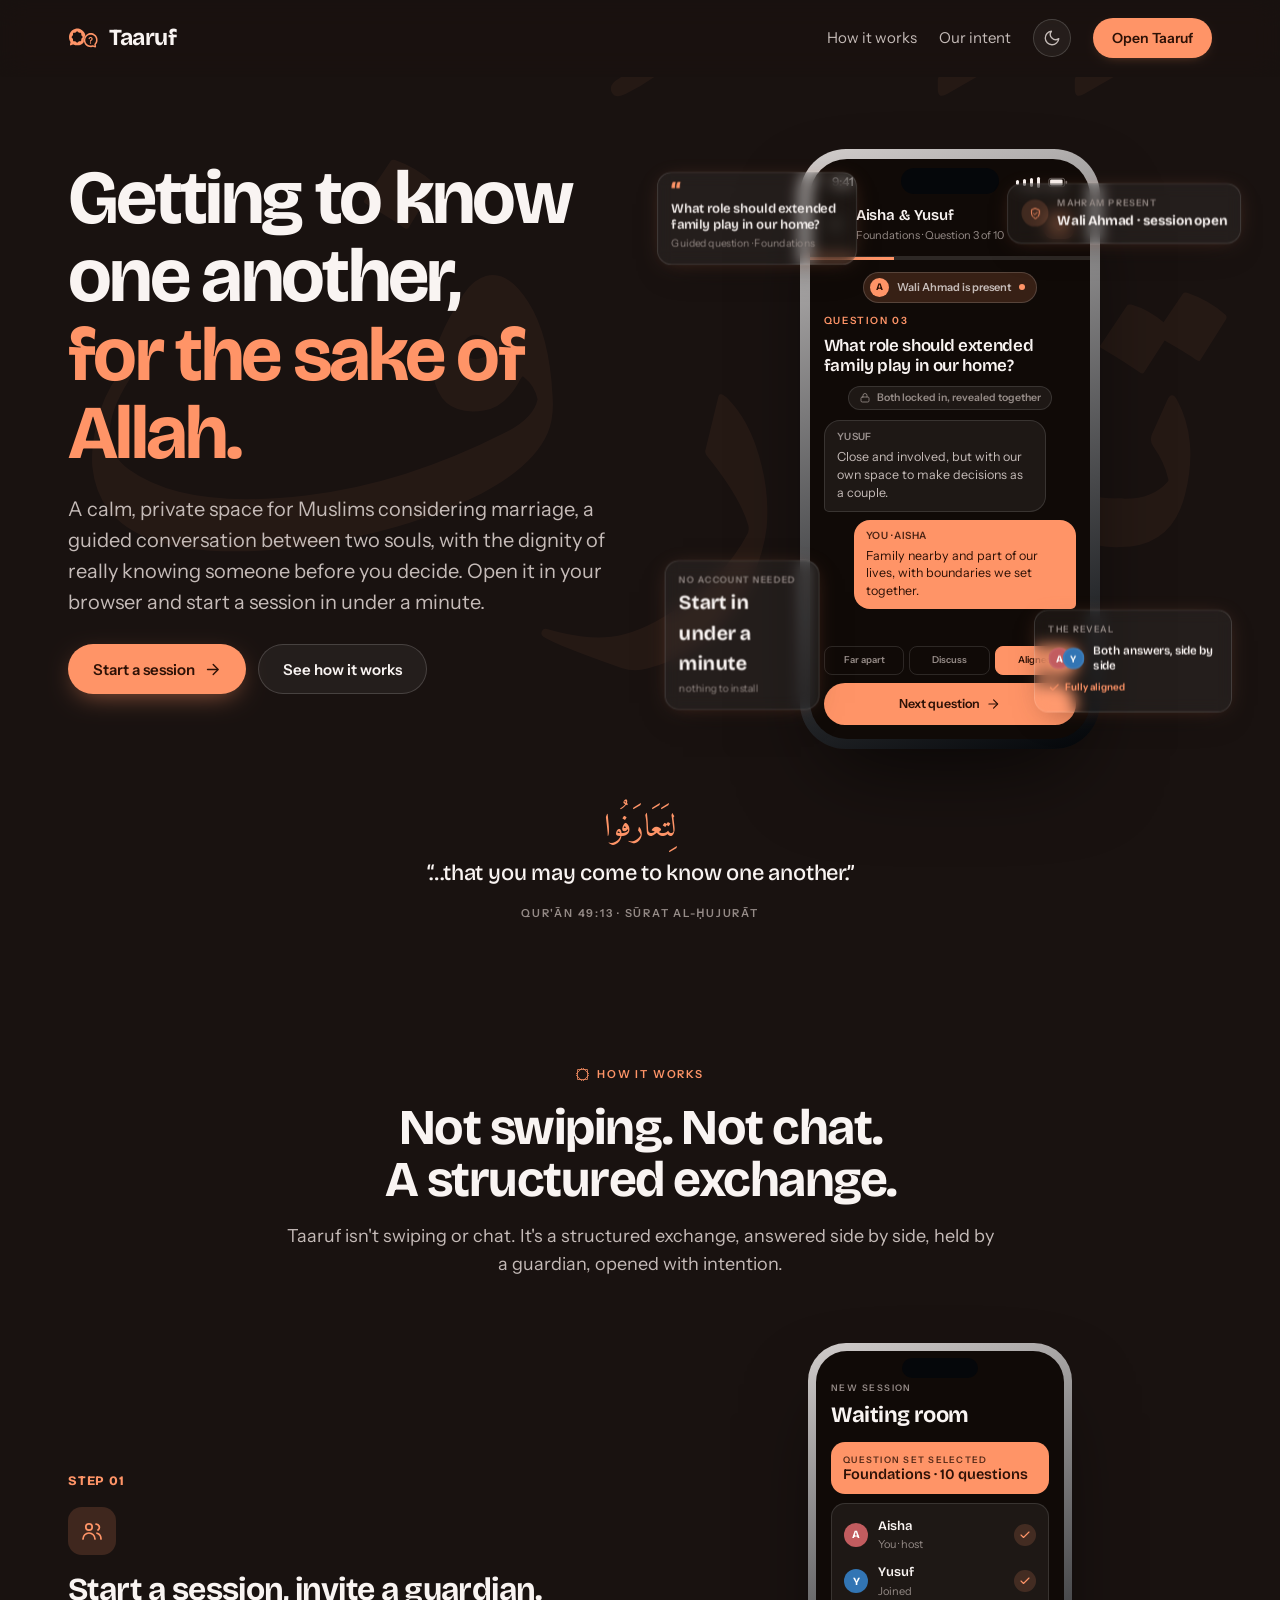
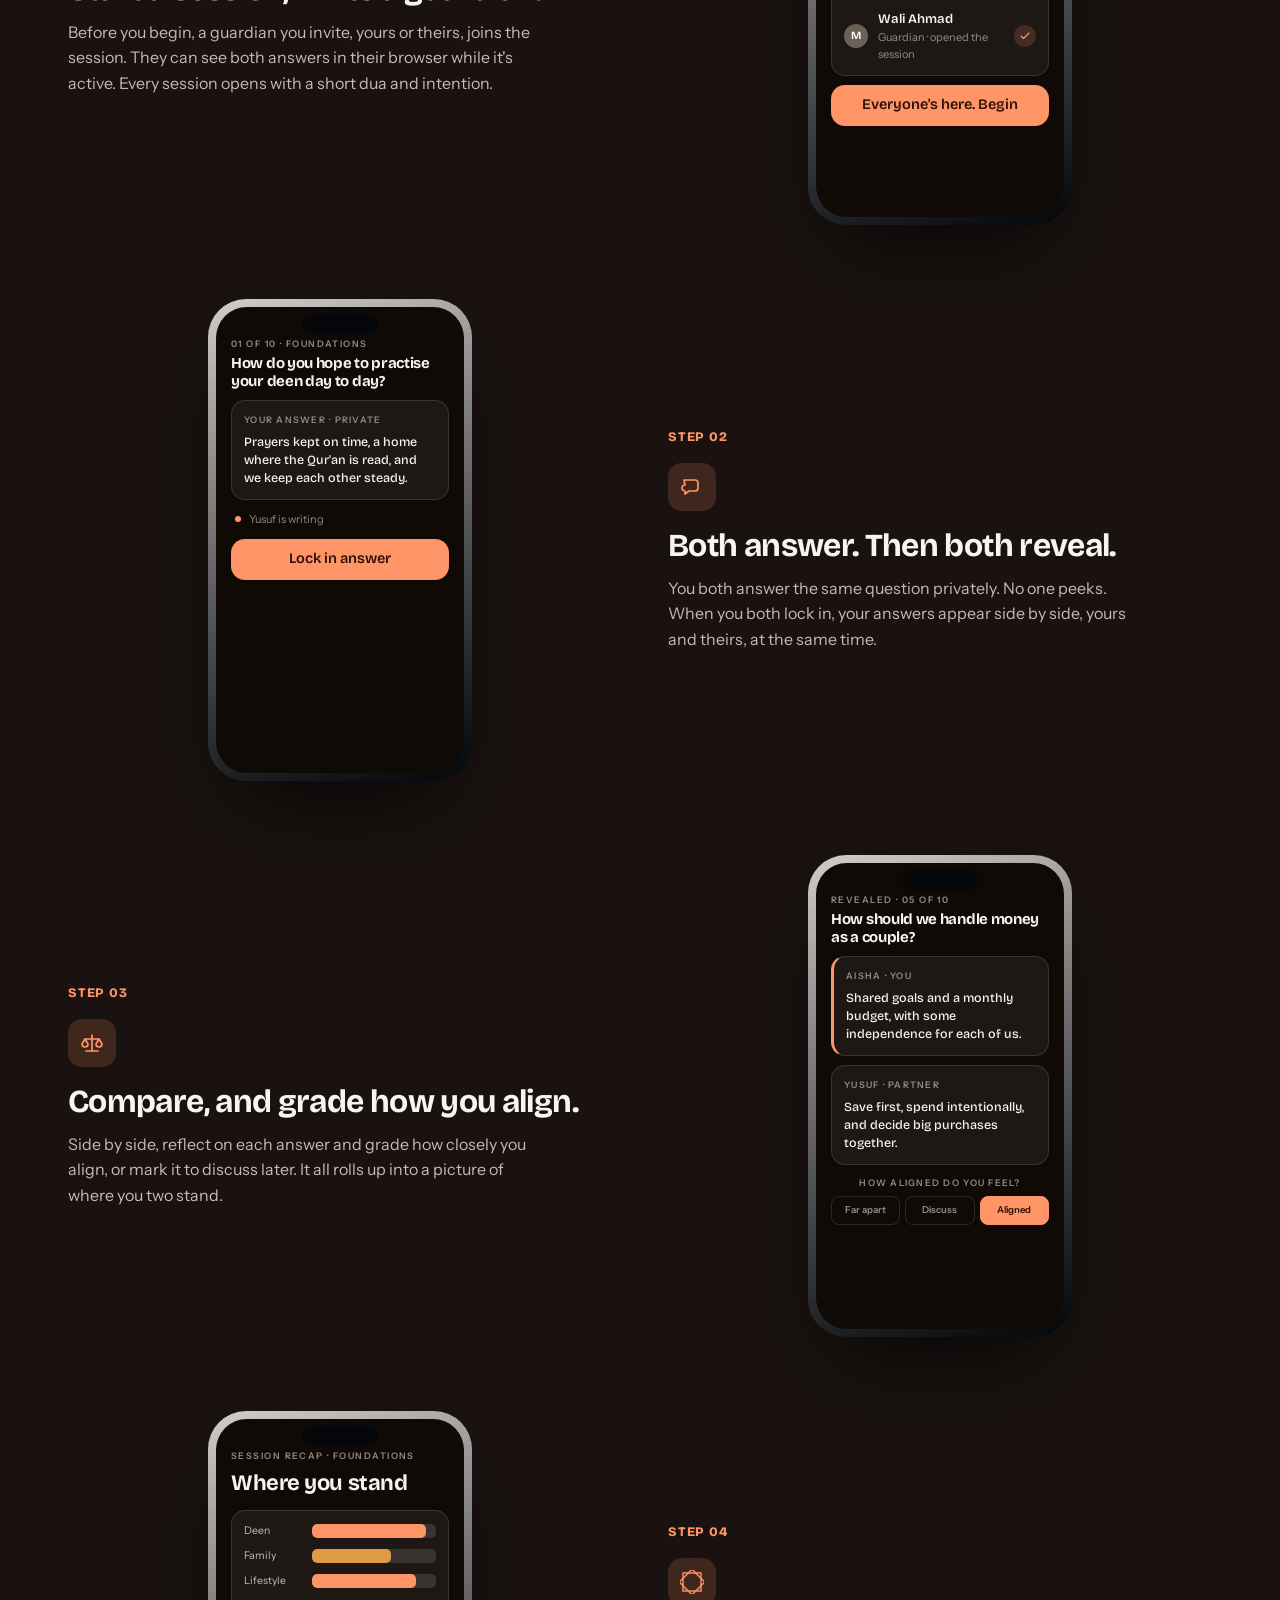
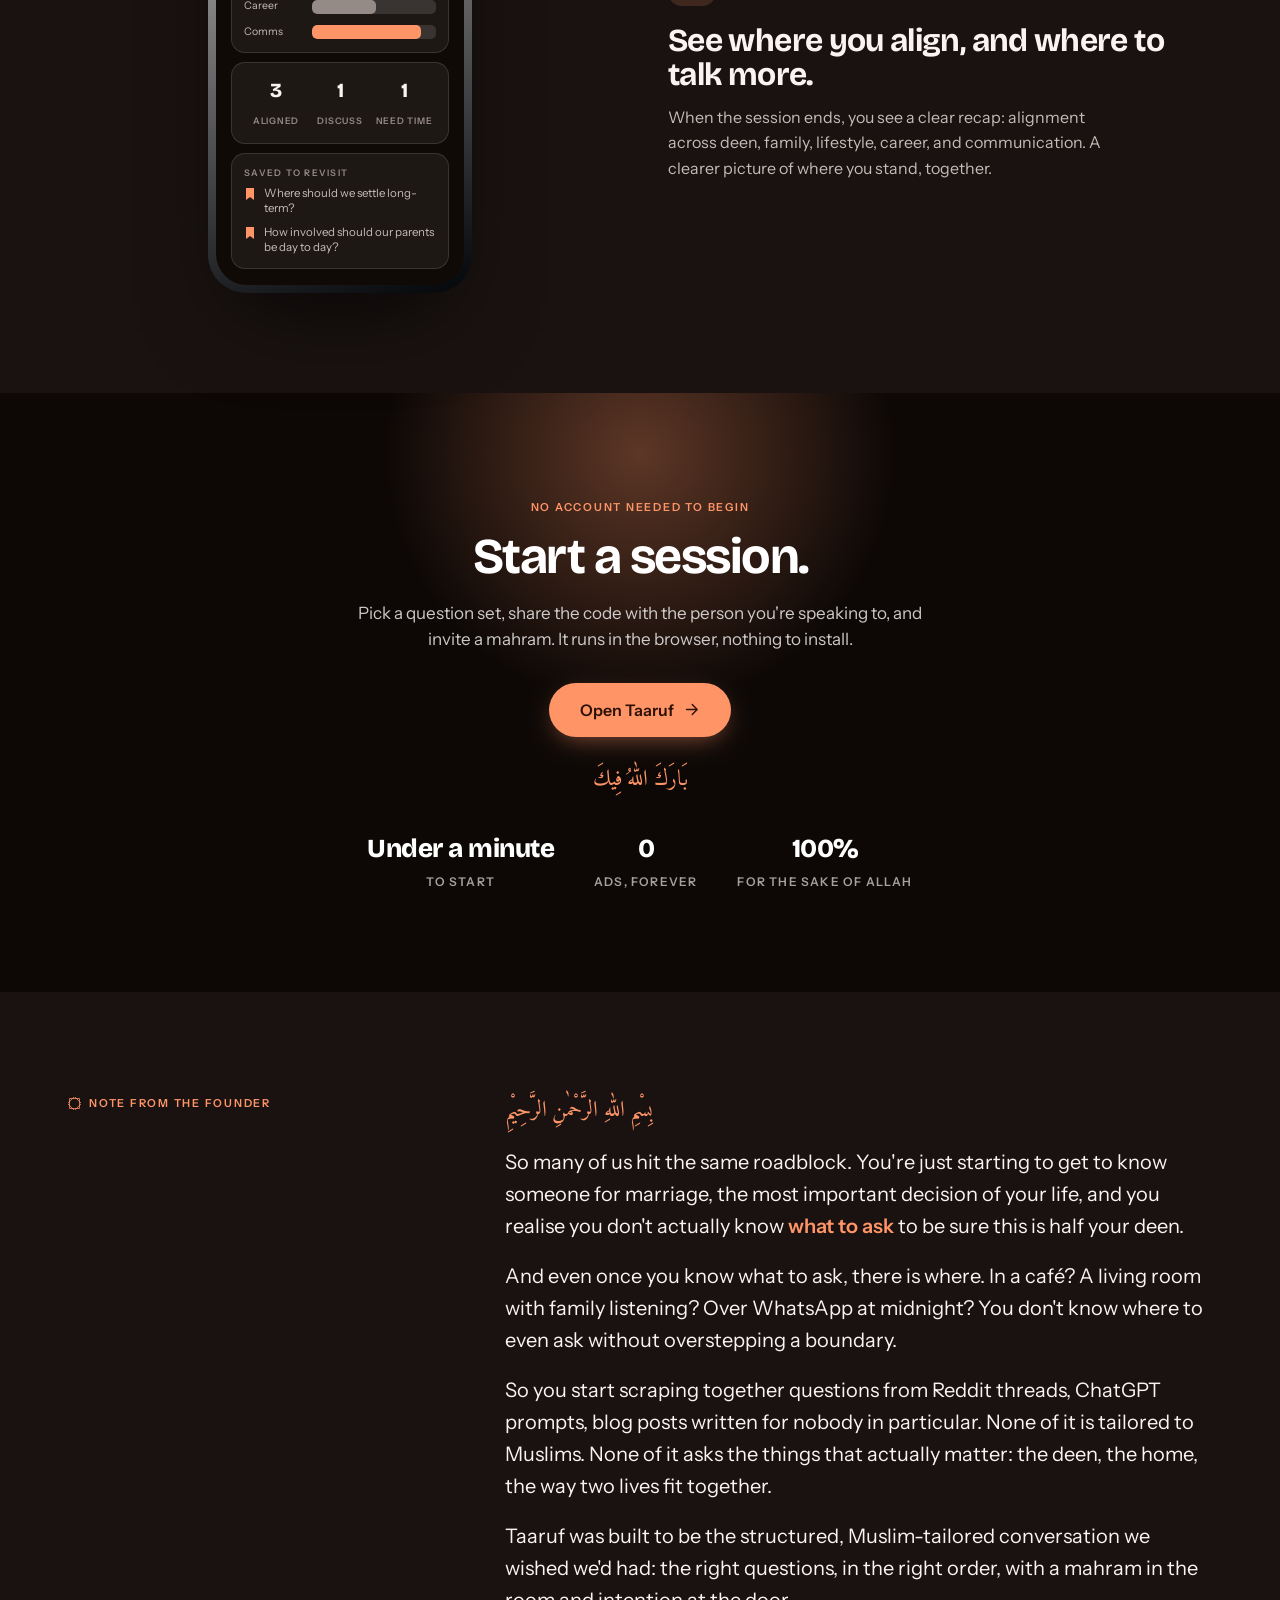
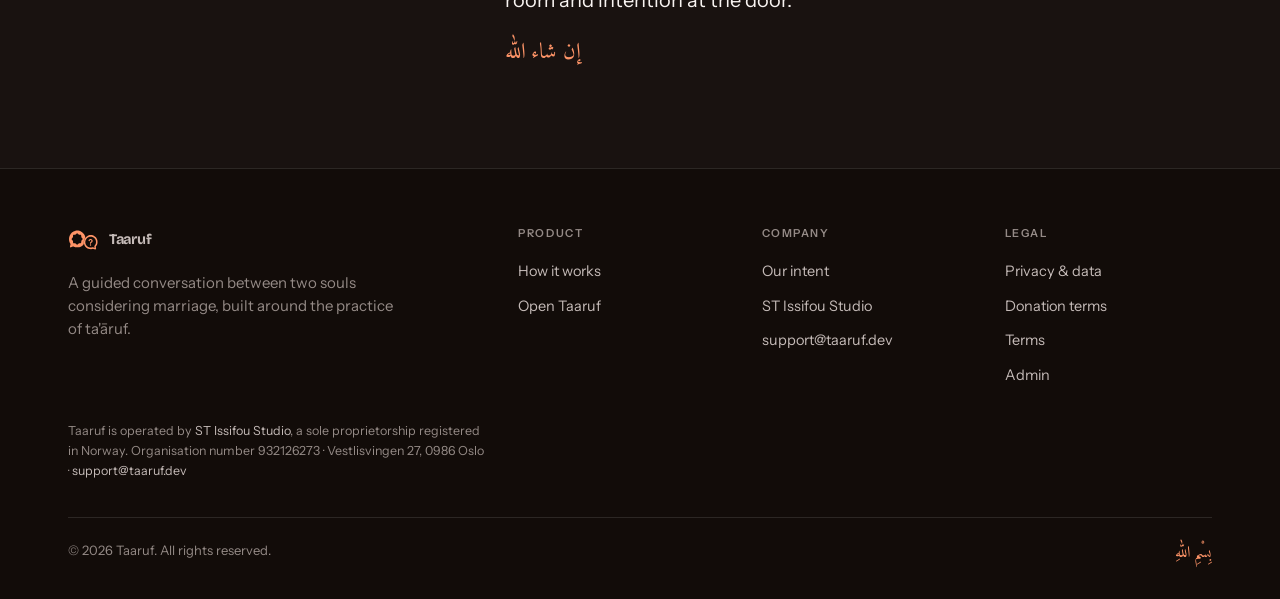
==== commit 145156bd: "Self-host the webfonts instead of loading them from Google The previous commit pulled Bricolage Grot" ====
--- a/index.html
+++ b/index.html
@@ -11,12 +11,9 @@
       content="Taaruf is a guided, mahram-supervised conversation app for two Muslims considering marriage. Both answer privately, then both reveal, with sincerity, intention, and a sincere dua."
     />
     <link rel="icon" type="image/svg+xml" href="logo.svg" />
-    <link rel="preconnect" href="https://fonts.googleapis.com" />
-    <link rel="preconnect" href="https://fonts.gstatic.com" crossorigin />
-    <link
-      href="https://fonts.googleapis.com/css2?family=Bricolage+Grotesque:opsz,wght@12..96,500;12..96,600;12..96,700;12..96,800&family=Instrument+Sans:wght@400;500;600&family=Amiri:wght@400;700&display=swap"
-      rel="stylesheet"
-    />
+    <link rel="preload" href="fonts/bricolage-grotesque-500-800-latin.woff2" as="font" type="font/woff2" crossorigin />
+    <link rel="preload" href="fonts/instrument-sans-400-600-latin.woff2" as="font" type="font/woff2" crossorigin />
+    <link rel="stylesheet" href="fonts.css" />
     <link rel="stylesheet" href="styles.css" />
     <!--
       Theme applied before first paint. script.js is at the end of the body, so
--- a/fonts.css
+++ b/fonts.css
@@ -0,0 +1,80 @@
+/* ─────────────────────────── WEBFONTS ───────────────────────────
+   Self-hosted, deliberately. These were briefly loaded from fonts.googleapis.com,
+   which made every visitor's browser disclose their IP, User-Agent and Referer to
+   a third party on page load — including on privacy.html, which tells the reader
+   "No IP addresses, browser fingerprints, or device details". Taaruf is operated
+   from Norway, so GDPR applies and that transfer needs a lawful basis it did not
+   have. Serving the files from our own origin removes the third party entirely
+   and drops a render-blocking cross-origin round trip.
+
+   Bricolage Grotesque and Instrument Sans are variable fonts: one file each per
+   subset covers the whole weight range the design uses, instead of one file per
+   weight. Amiri is static and only ever sets Arabic here, so only its arabic
+   subset is shipped. The Vietnamese subsets are omitted — no Vietnamese copy.
+
+   latin-ext is NOT optional: "Qur'ān" (U+0101) and "Sūrat al-Ḥujurāt" (U+1E24)
+   both fall outside the latin subset.
+
+   All three are SIL OFL 1.1; see fonts/OFL-*.txt. To refresh, re-request the
+   css2 URL in git history with a browser User-Agent and re-slice.
+   ────────────────────────────────────────────────────────────────────── */
+
+/* Bricolage Grotesque · latin-ext */
+@font-face {
+  font-family: 'Bricolage Grotesque';
+  font-style: normal;
+  font-weight: 500 800;
+  font-display: swap;
+  src: url('fonts/bricolage-grotesque-500-800-latin-ext.woff2') format('woff2');
+  unicode-range: U+0100-02BA, U+02BD-02C5, U+02C7-02CC, U+02CE-02D7, U+02DD-02FF, U+0304, U+0308, U+0329, U+1D00-1DBF, U+1E00-1E9F, U+1EF2-1EFF, U+2020, U+20A0-20AB, U+20AD-20C0, U+2113, U+2C60-2C7F, U+A720-A7FF;
+}
+
+/* Bricolage Grotesque · latin */
+@font-face {
+  font-family: 'Bricolage Grotesque';
+  font-style: normal;
+  font-weight: 500 800;
+  font-display: swap;
+  src: url('fonts/bricolage-grotesque-500-800-latin.woff2') format('woff2');
+  unicode-range: U+0000-00FF, U+0131, U+0152-0153, U+02BB-02BC, U+02C6, U+02DA, U+02DC, U+0304, U+0308, U+0329, U+2000-206F, U+20AC, U+2122, U+2191, U+2193, U+2212, U+2215, U+FEFF, U+FFFD;
+}
+
+/* Instrument Sans · latin-ext */
+@font-face {
+  font-family: 'Instrument Sans';
+  font-style: normal;
+  font-weight: 400 600;
+  font-display: swap;
+  src: url('fonts/instrument-sans-400-600-latin-ext.woff2') format('woff2');
+  unicode-range: U+0100-02BA, U+02BD-02C5, U+02C7-02CC, U+02CE-02D7, U+02DD-02FF, U+0304, U+0308, U+0329, U+1D00-1DBF, U+1E00-1E9F, U+1EF2-1EFF, U+2020, U+20A0-20AB, U+20AD-20C0, U+2113, U+2C60-2C7F, U+A720-A7FF;
+}
+
+/* Instrument Sans · latin */
+@font-face {
+  font-family: 'Instrument Sans';
+  font-style: normal;
+  font-weight: 400 600;
+  font-display: swap;
+  src: url('fonts/instrument-sans-400-600-latin.woff2') format('woff2');
+  unicode-range: U+0000-00FF, U+0131, U+0152-0153, U+02BB-02BC, U+02C6, U+02DA, U+02DC, U+0304, U+0308, U+0329, U+2000-206F, U+20AC, U+2122, U+2191, U+2193, U+2212, U+2215, U+FEFF, U+FFFD;
+}
+
+/* Amiri · arabic */
+@font-face {
+  font-family: 'Amiri';
+  font-style: normal;
+  font-weight: 400;
+  font-display: swap;
+  src: url('fonts/amiri-400-arabic.woff2') format('woff2');
+  unicode-range: U+0600-06FF, U+0750-077F, U+0870-088E, U+0890-0891, U+0897-08E1, U+08E3-08FF, U+200C-200E, U+2010-2011, U+204F, U+2E41, U+FB50-FDFF, U+FE70-FE74, U+FE76-FEFC, U+102E0-102FB, U+10E60-10E7E, U+10EC2-10EC4, U+10EFC-10EFF, U+1EE00-1EE03, U+1EE05-1EE1F, U+1EE21-1EE22, U+1EE24, U+1EE27, U+1EE29-1EE32, U+1EE34-1EE37, U+1EE39, U+1EE3B, U+1EE42, U+1EE47, U+1EE49, U+1EE4B, U+1EE4D-1EE4F, U+1EE51-1EE52, U+1EE54, U+1EE57, U+1EE59, U+1EE5B, U+1EE5D, U+1EE5F, U+1EE61-1EE62, U+1EE64, U+1EE67-1EE6A, U+1EE6C-1EE72, U+1EE74-1EE77, U+1EE79-1EE7C, U+1EE7E, U+1EE80-1EE89, U+1EE8B-1EE9B, U+1EEA1-1EEA3, U+1EEA5-1EEA9, U+1EEAB-1EEBB, U+1EEF0-1EEF1;
+}
+
+/* Amiri · arabic */
+@font-face {
+  font-family: 'Amiri';
+  font-style: normal;
+  font-weight: 700;
+  font-display: swap;
+  src: url('fonts/amiri-700-arabic.woff2') format('woff2');
+  unicode-range: U+0600-06FF, U+0750-077F, U+0870-088E, U+0890-0891, U+0897-08E1, U+08E3-08FF, U+200C-200E, U+2010-2011, U+204F, U+2E41, U+FB50-FDFF, U+FE70-FE74, U+FE76-FEFC, U+102E0-102FB, U+10E60-10E7E, U+10EC2-10EC4, U+10EFC-10EFF, U+1EE00-1EE03, U+1EE05-1EE1F, U+1EE21-1EE22, U+1EE24, U+1EE27, U+1EE29-1EE32, U+1EE34-1EE37, U+1EE39, U+1EE3B, U+1EE42, U+1EE47, U+1EE49, U+1EE4B, U+1EE4D-1EE4F, U+1EE51-1EE52, U+1EE54, U+1EE57, U+1EE59, U+1EE5B, U+1EE5D, U+1EE5F, U+1EE61-1EE62, U+1EE64, U+1EE67-1EE6A, U+1EE6C-1EE72, U+1EE74-1EE77, U+1EE79-1EE7C, U+1EE7E, U+1EE80-1EE89, U+1EE8B-1EE9B, U+1EEA1-1EEA3, U+1EEA5-1EEA9, U+1EEAB-1EEBB, U+1EEF0-1EEF1;
+}
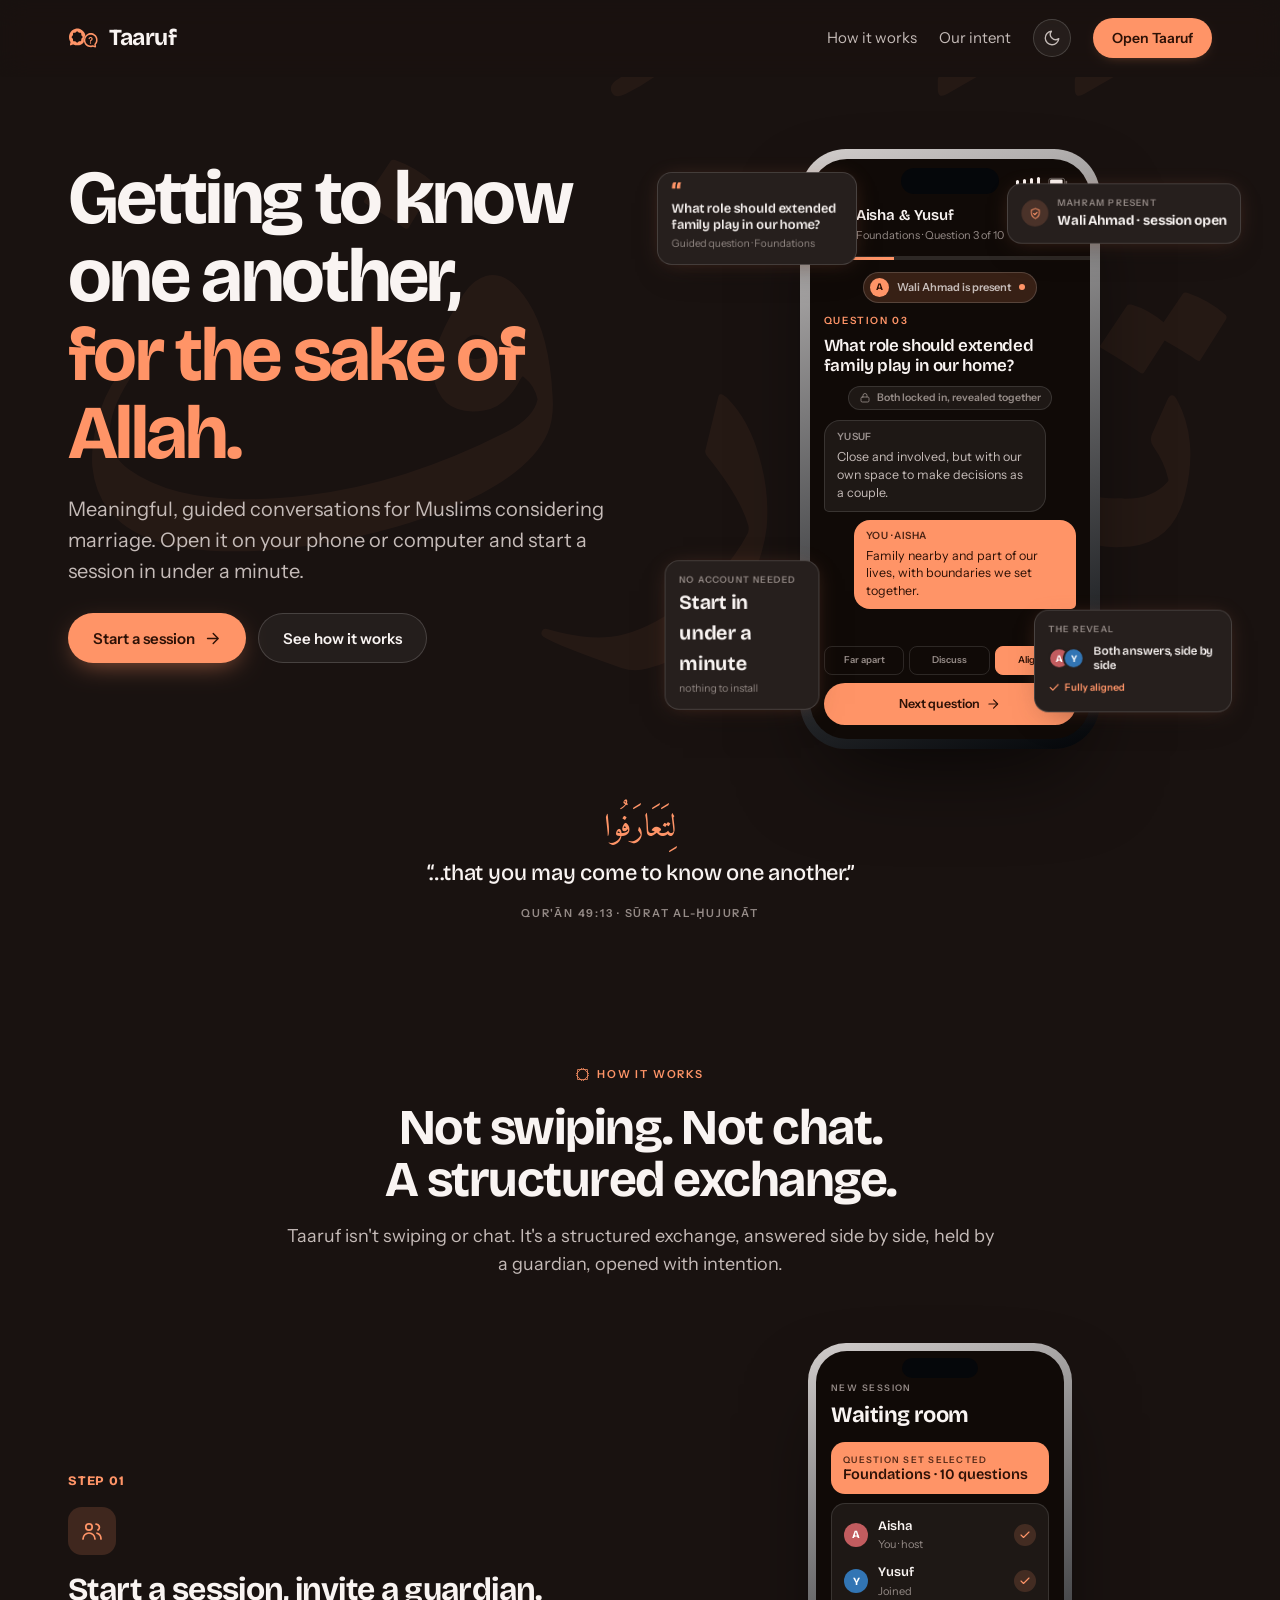
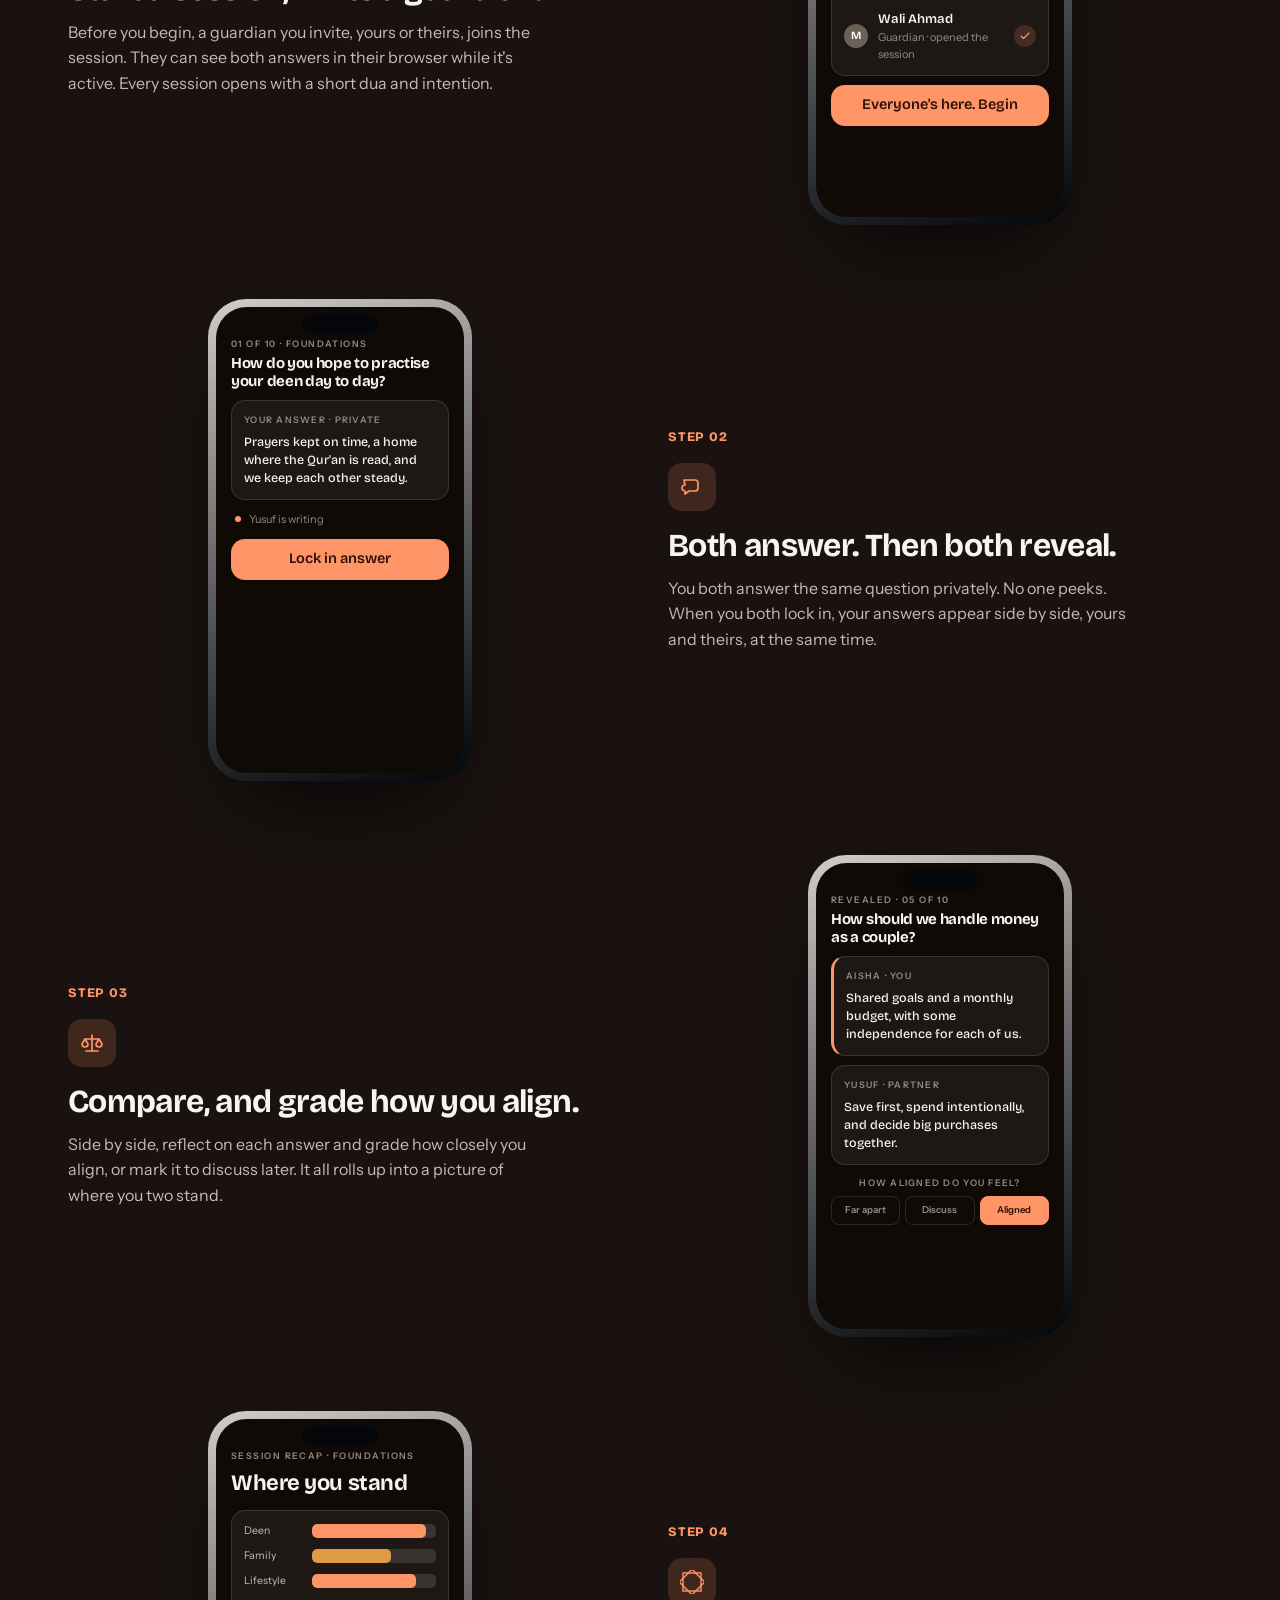
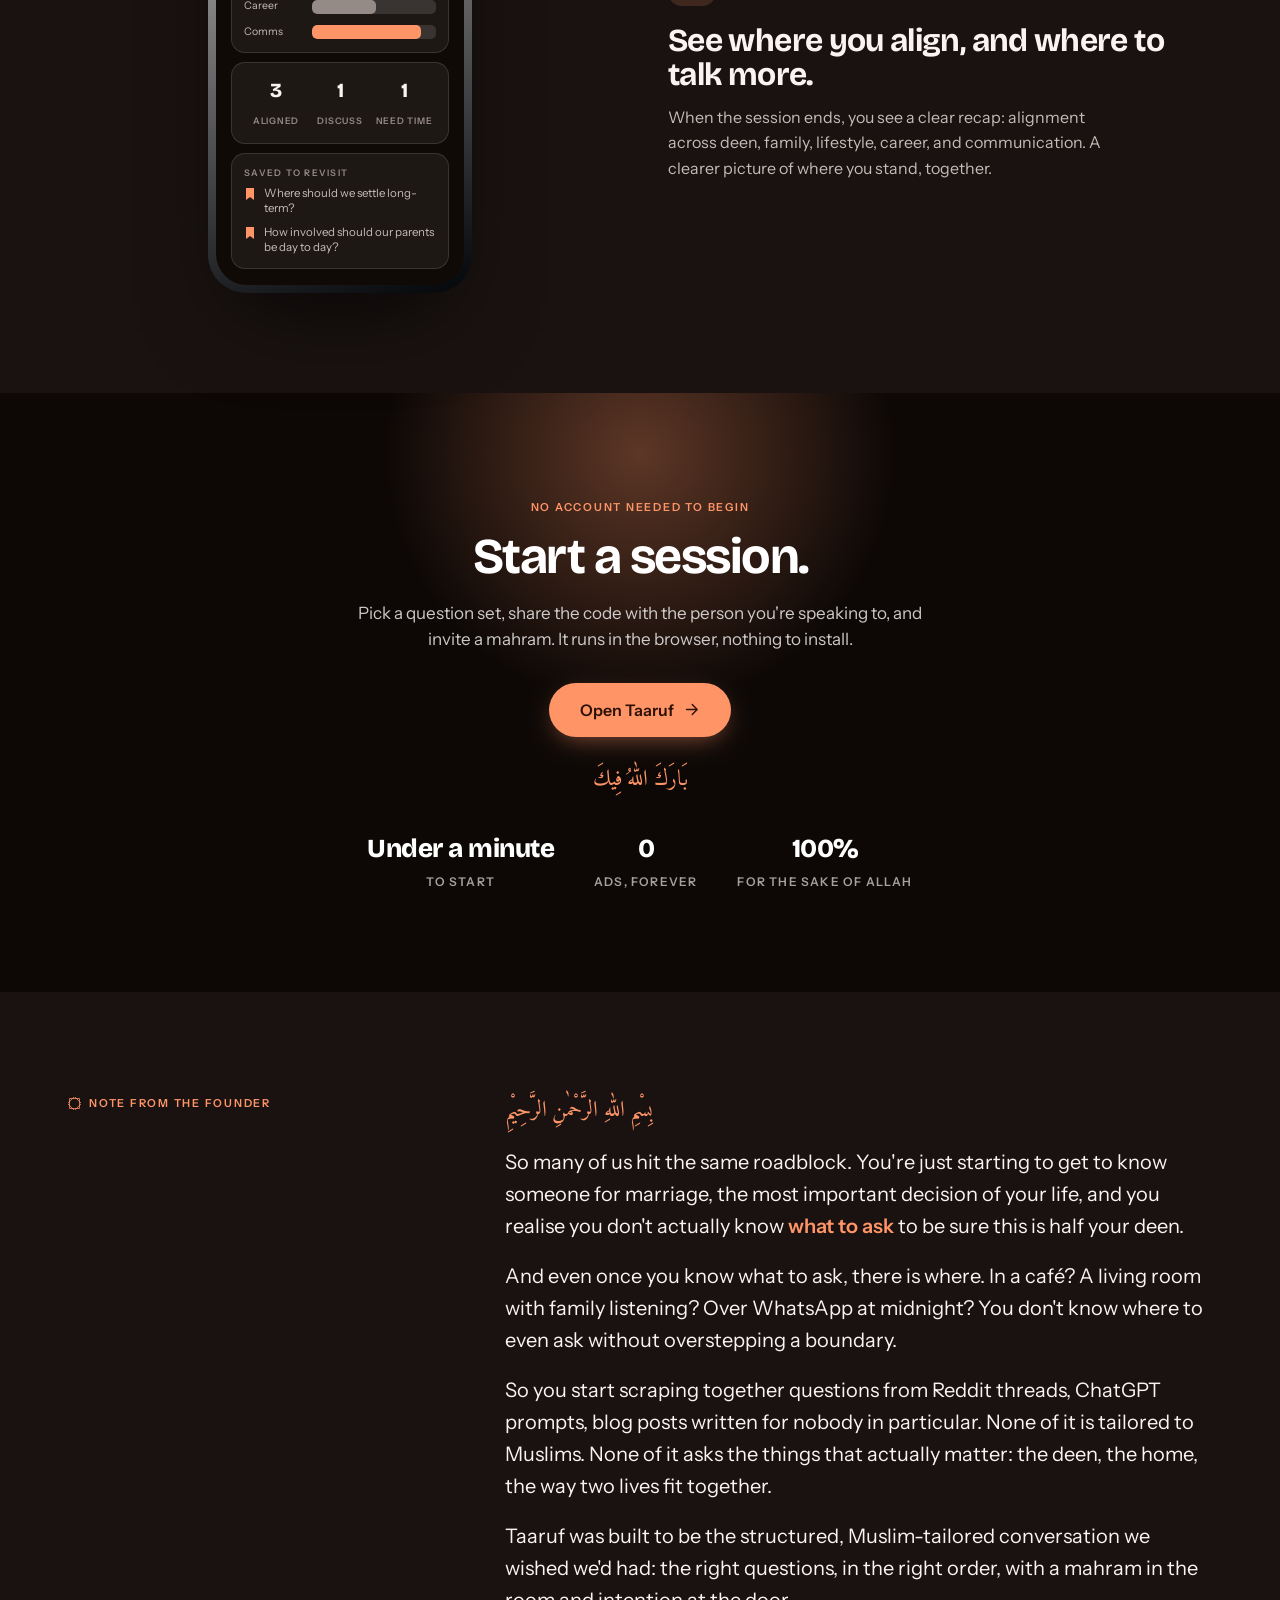
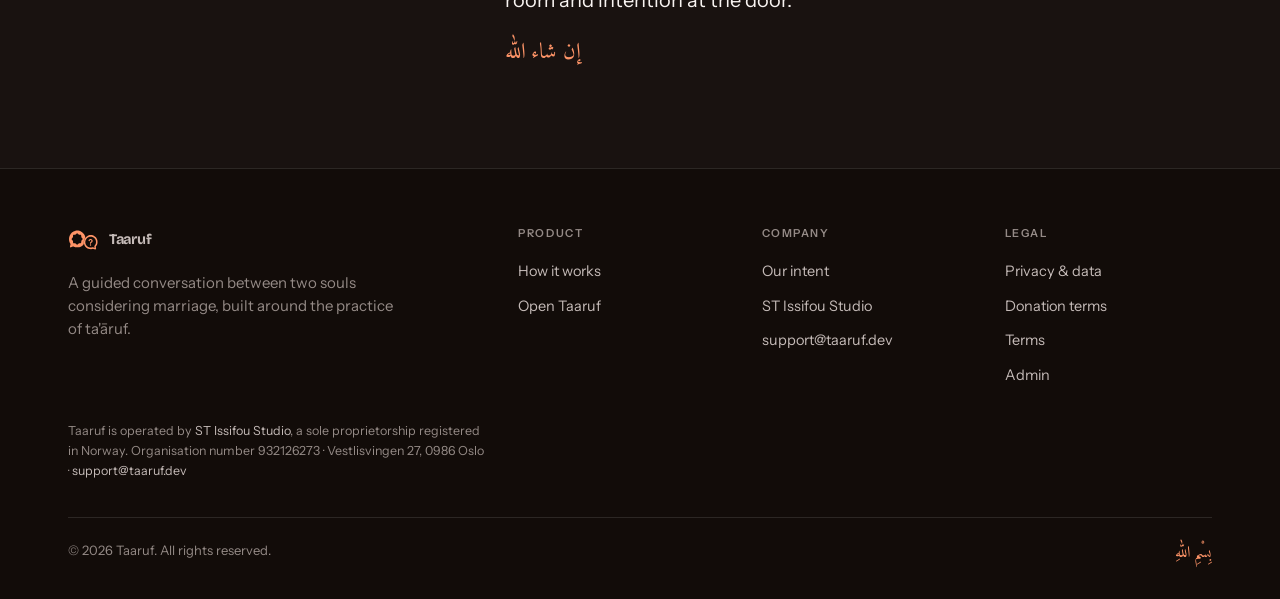
==== commit 9d048b1e: "Landing: tighten the hero lede Replaces the hero paragraph with copy supplied by the owner. Shorter," ====
--- a/index.html
+++ b/index.html
@@ -257,10 +257,9 @@
               <span class="ac">for the sake of Allah.</span>
             </h1>
             <p class="lede-short">
-              A calm, private space for Muslims considering marriage, a guided
-              conversation between two souls, with the dignity of really knowing
-              someone before you decide. Open it in your browser and start a
-              session in under a minute.
+              Meaningful, guided conversations for Muslims considering marriage.
+              Open it on your phone or computer and start a session in under a
+              minute.
             </p>
             <div class="hero-cta">
               <a class="btn btn-accent" href="https://app.taaruf.dev">
--- a/styles.css
+++ b/styles.css
@@ -46,6 +46,12 @@
   --card-shadow: 0 2px 24px -8px color-mix(in oklab, var(--accent) 30%, transparent),
                  0 14px 40px -20px rgba(0, 0, 0, 0.6);
   --band-bg:    oklch(0.14 0.012 var(--h));
+  /* Opaque, unlike --surface. The hero's floating cards bob on a transform and
+     used to sit on --surface (95% transparent) plus a backdrop-filter, so the
+     browser re-blurred the watermark and the phone behind them every frame and
+     they visibly flickered. 7% rather than the 5% of --surface makes up for the
+     lightening the blur used to contribute. */
+  --float-bg:   color-mix(in oklab, #fff 7%, var(--bg));
   color-scheme: dark;
 }
 
@@ -79,6 +85,7 @@
   --shadow:      0 40px 80px -34px oklch(0.5 0.04 var(--h) / 0.4);
   --card-shadow: 0 10px 30px -14px oklch(0.5 0.05 var(--h) / 0.28);
   --band-bg:    oklch(0.22 0.02 var(--h));
+  --float-bg:   var(--surface); /* already opaque white in daybreak */
   color-scheme: light;
 }
 
@@ -576,17 +583,24 @@
 .lockbtn.full { width: 100%; justify-content: center; }
 
 /* ─────────────────────────── FLOATING CARDS ─────────────────────────── */
+/* No backdrop-filter here, deliberately — see --float-bg. These are the only
+   elements on the page that animate a transform, and a blurred backdrop on a
+   moving element is re-sampled every frame. will-change promotes each card to
+   its own layer so the text rasterises once instead of at fractional offsets
+   on every tick. */
 .float {
   position: absolute;
   z-index: 4;
-  background: var(--surface);
+  background: var(--float-bg);
   border: 1px solid var(--border-2);
   border-radius: 16px;
   padding: 13px 15px;
   box-shadow: var(--card-shadow);
-  backdrop-filter: blur(8px);
-  -webkit-backdrop-filter: blur(8px);
   animation: bob 6s ease-in-out infinite;
+  will-change: transform;
+}
+@media (prefers-reduced-motion: reduce) {
+  .float { will-change: auto; }
 }
 .float .ft-h { display: flex; align-items: center; gap: 9px; }
 .float .ic {
@@ -653,7 +667,7 @@
   place-items: center;
   font: 700 11px/1 var(--disp);
   color: #fff;
-  border: 2px solid var(--surface);
+  border: 2px solid var(--float-bg); /* the card they sit on, not --surface */
 }
 .float .avpair span + span { margin-left: -8px; }
 .float .aligned {
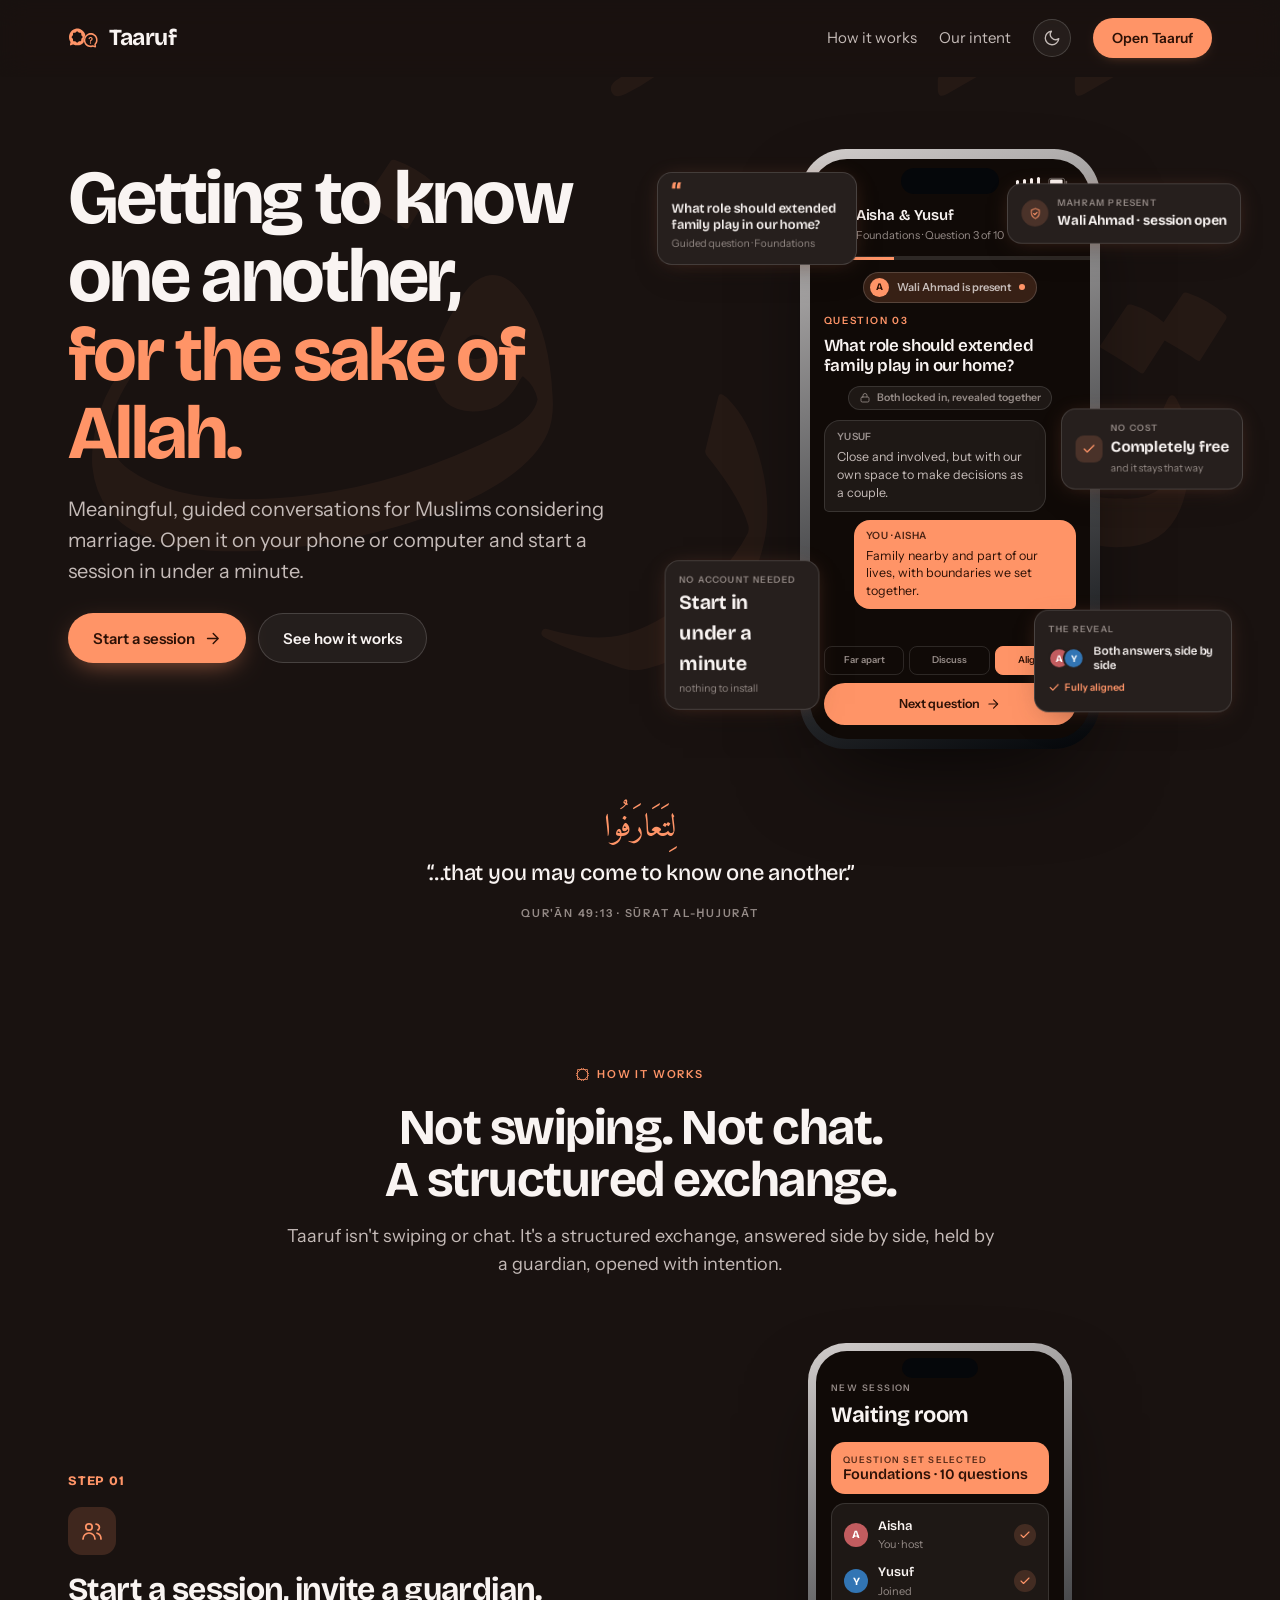
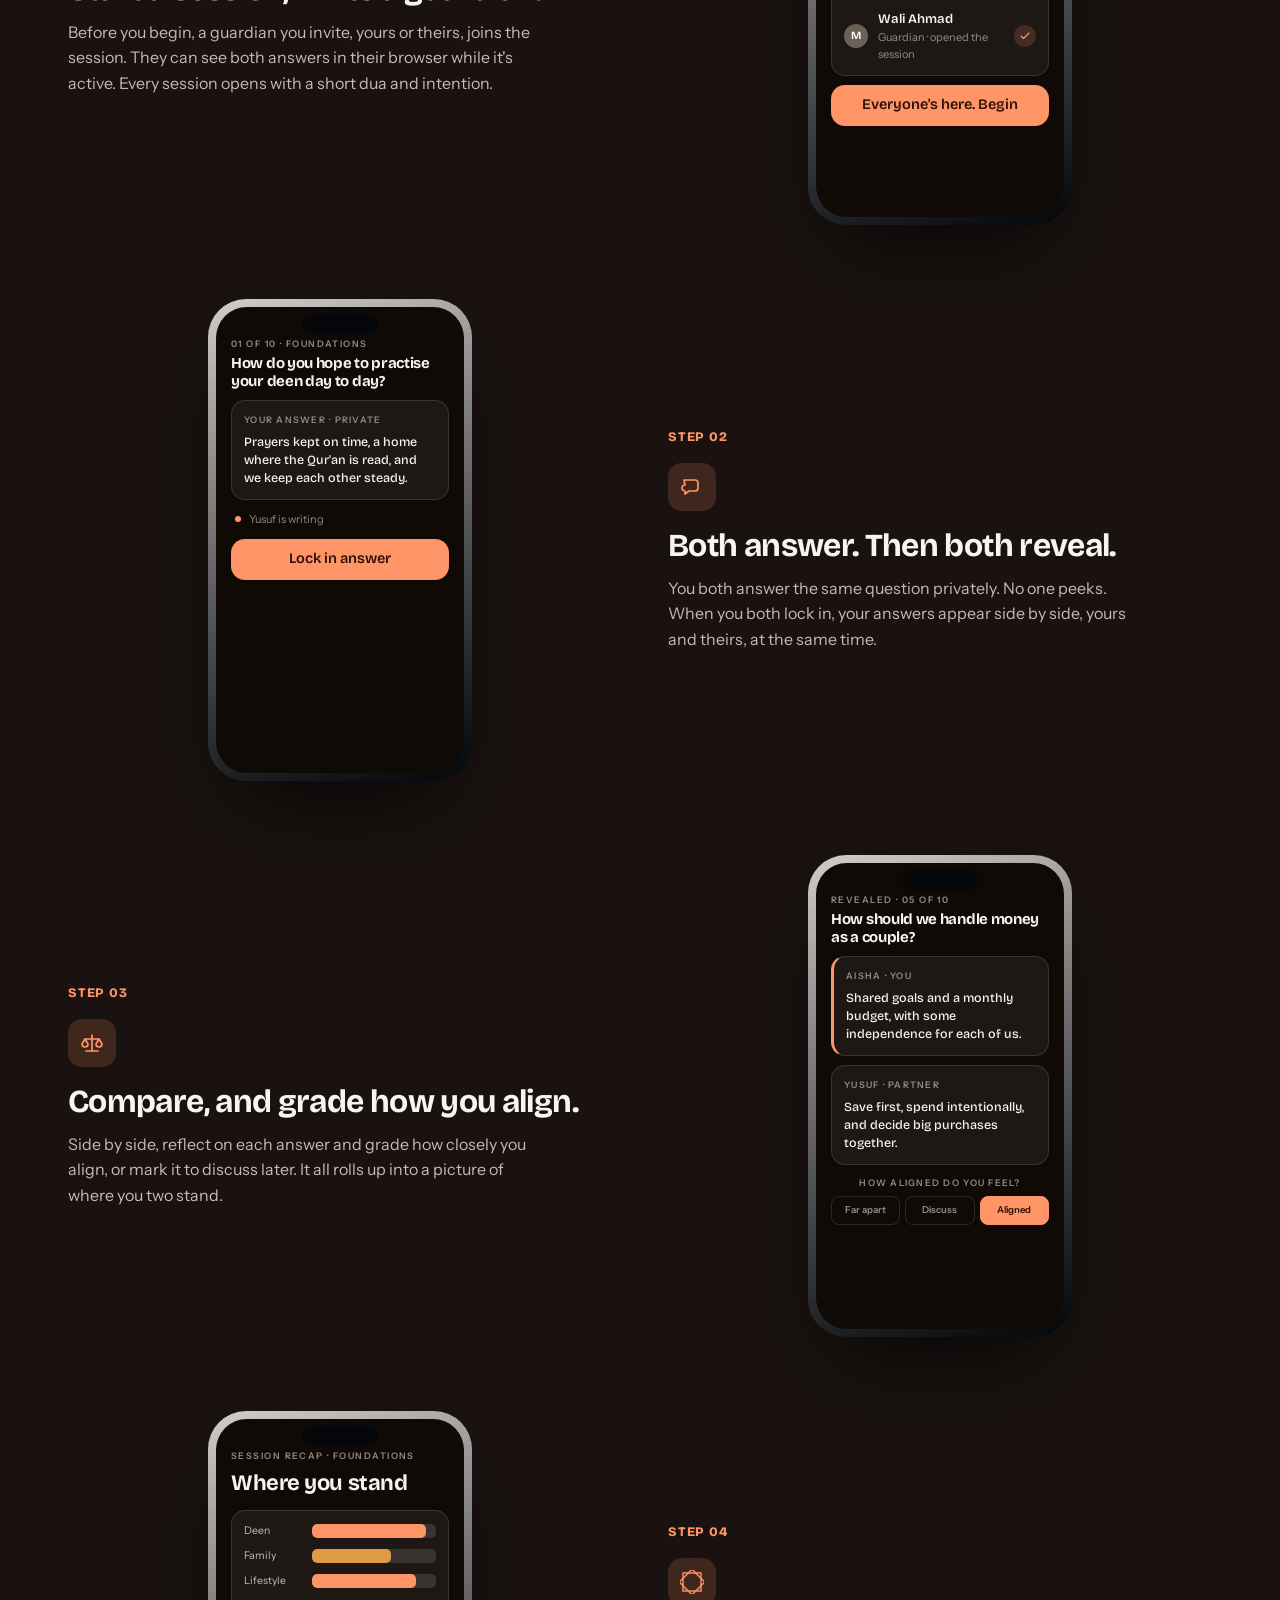
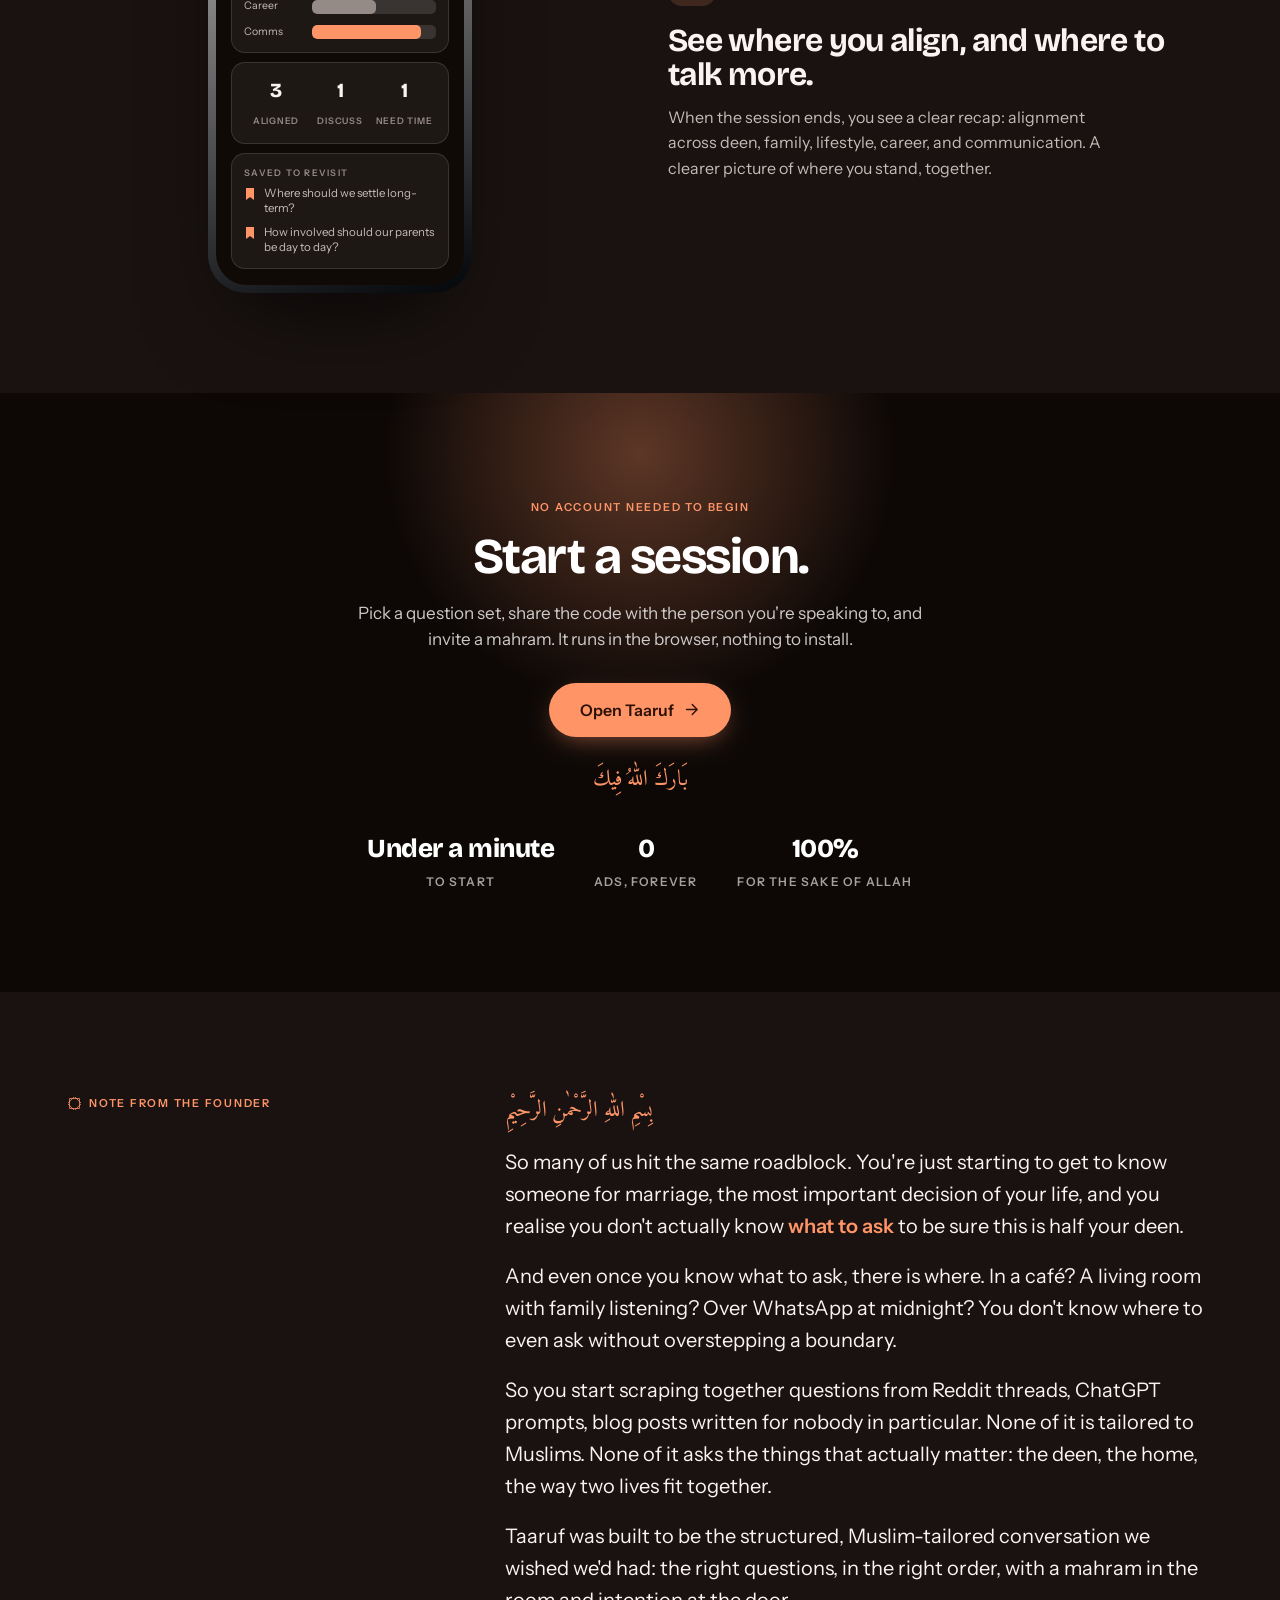
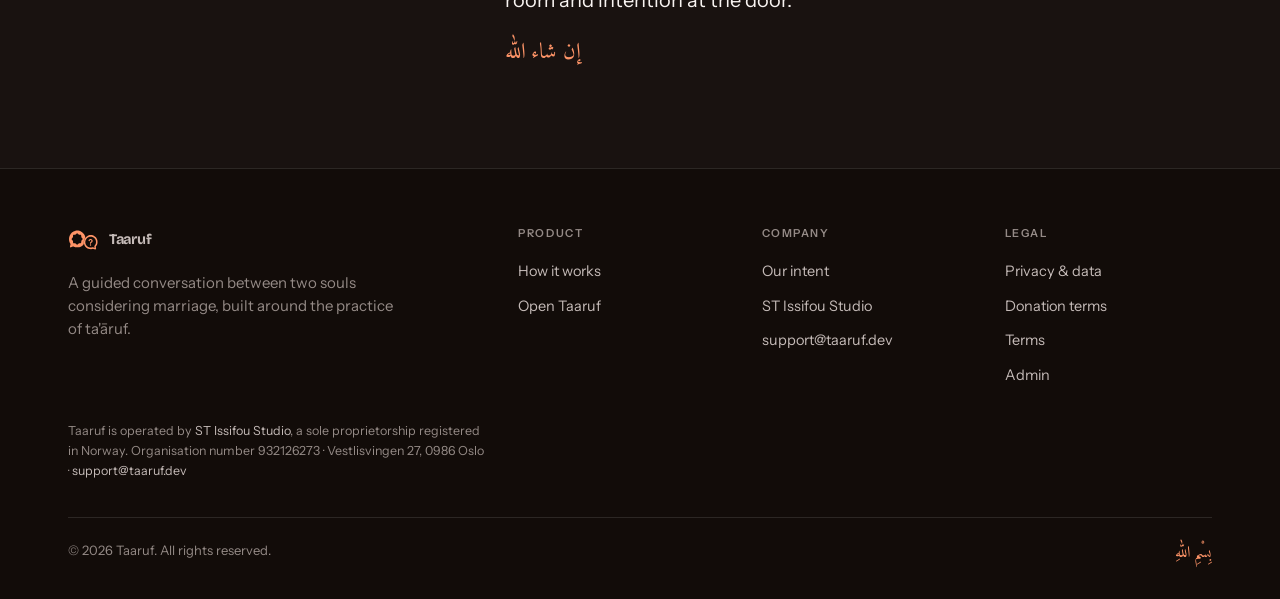
==== commit 4dce7060: "Landing: add a "Completely free" card to the hero stage Fifth floating card, in the mid-right gap. T" ====
--- a/index.html
+++ b/index.html
@@ -313,6 +313,21 @@
                 </div>
               </div>
             </div>
+            <!-- "and it stays that way" is the app's own wording from the
+                 donate screen ("Taaruf is free and stays free"), not a new
+                 promise invented for the hero. -->
+            <div class="float f-free" aria-hidden="true">
+              <div class="ft-h">
+                <span class="ic"
+                  ><svg width="16" height="16"><use href="#i-check" /></svg
+                ></span>
+                <div>
+                  <div class="lab">No cost</div>
+                  <div class="val">Completely free</div>
+                  <div class="sub">and it stays that way</div>
+                </div>
+              </div>
+            </div>
             <div class="float f-noswipe" aria-hidden="true">
               <div class="ft-h">
                 <span class="ic"
--- a/styles.css
+++ b/styles.css
@@ -656,6 +656,10 @@
 .float.f-stat { left: 0; bottom: 5%; max-width: 172px; animation-delay: -3.4s; }
 .float.f-wali { right: 3%; top: 12%; animation-delay: -1.2s; }
 .float.f-noswipe { right: 6%; top: 46%; animation-delay: -2.8s; }
+/* Sits in the mid-right gap. That slot is free at the two-column hero width
+   because f-noswipe is hidden there, and it clears f-wali above and f-reveal
+   below. Odd animation-delay so it does not bob in step with its neighbours. */
+.float.f-free { right: 6%; top: 45%; animation-delay: -1.6s; }
 .float.f-reveal { right: 2%; bottom: 8%; max-width: 220px; animation-delay: -4.2s; }
 
 .float .avpair { display: flex; }
@@ -1123,6 +1127,7 @@
   .hero-grid .float.f-q { left: -8%; top: 6%; }
   .hero-grid .float.f-stat { left: -6%; bottom: 8%; }
   .hero-grid .float.f-wali { right: -8%; top: 8%; }
+  .hero-grid .float.f-free { right: -8%; top: 43%; }
   .hero-grid .float.f-reveal { right: -6%; bottom: 8%; }
 }
 @container page (max-width: 900px) {
